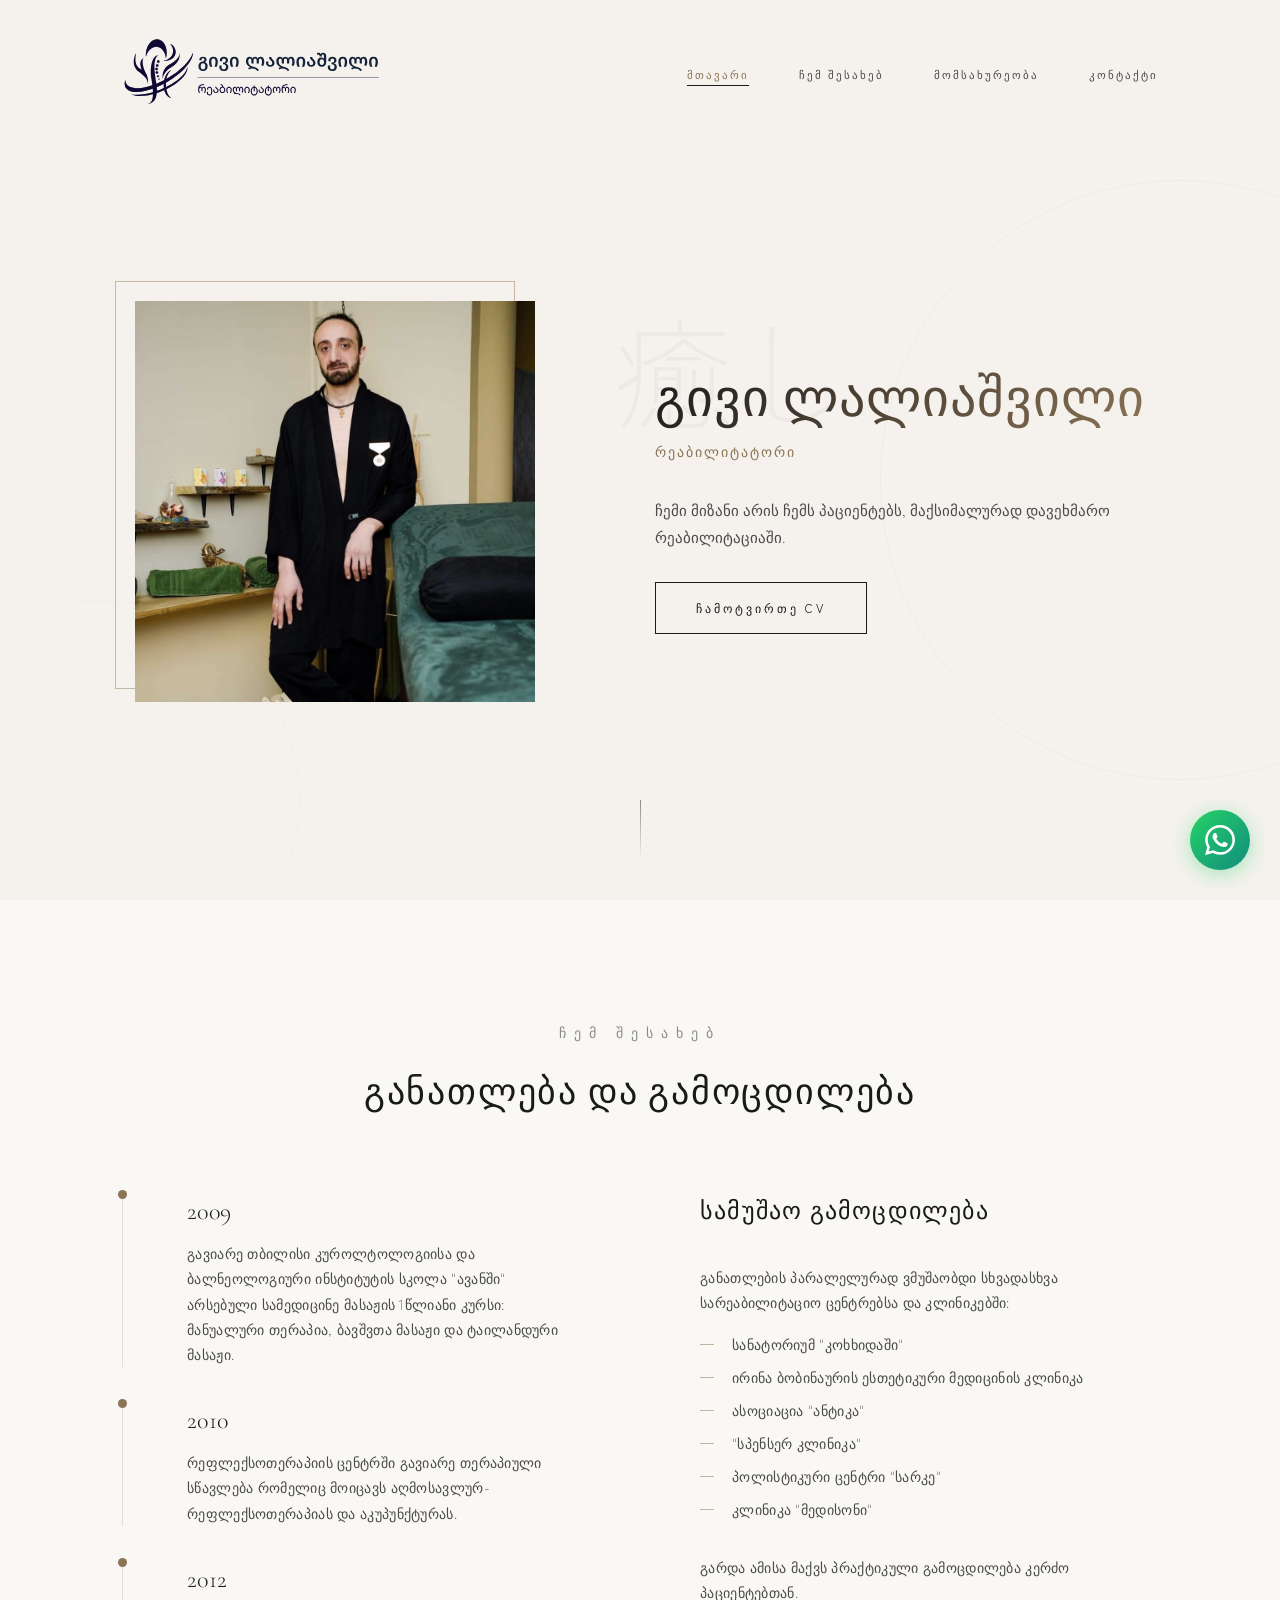
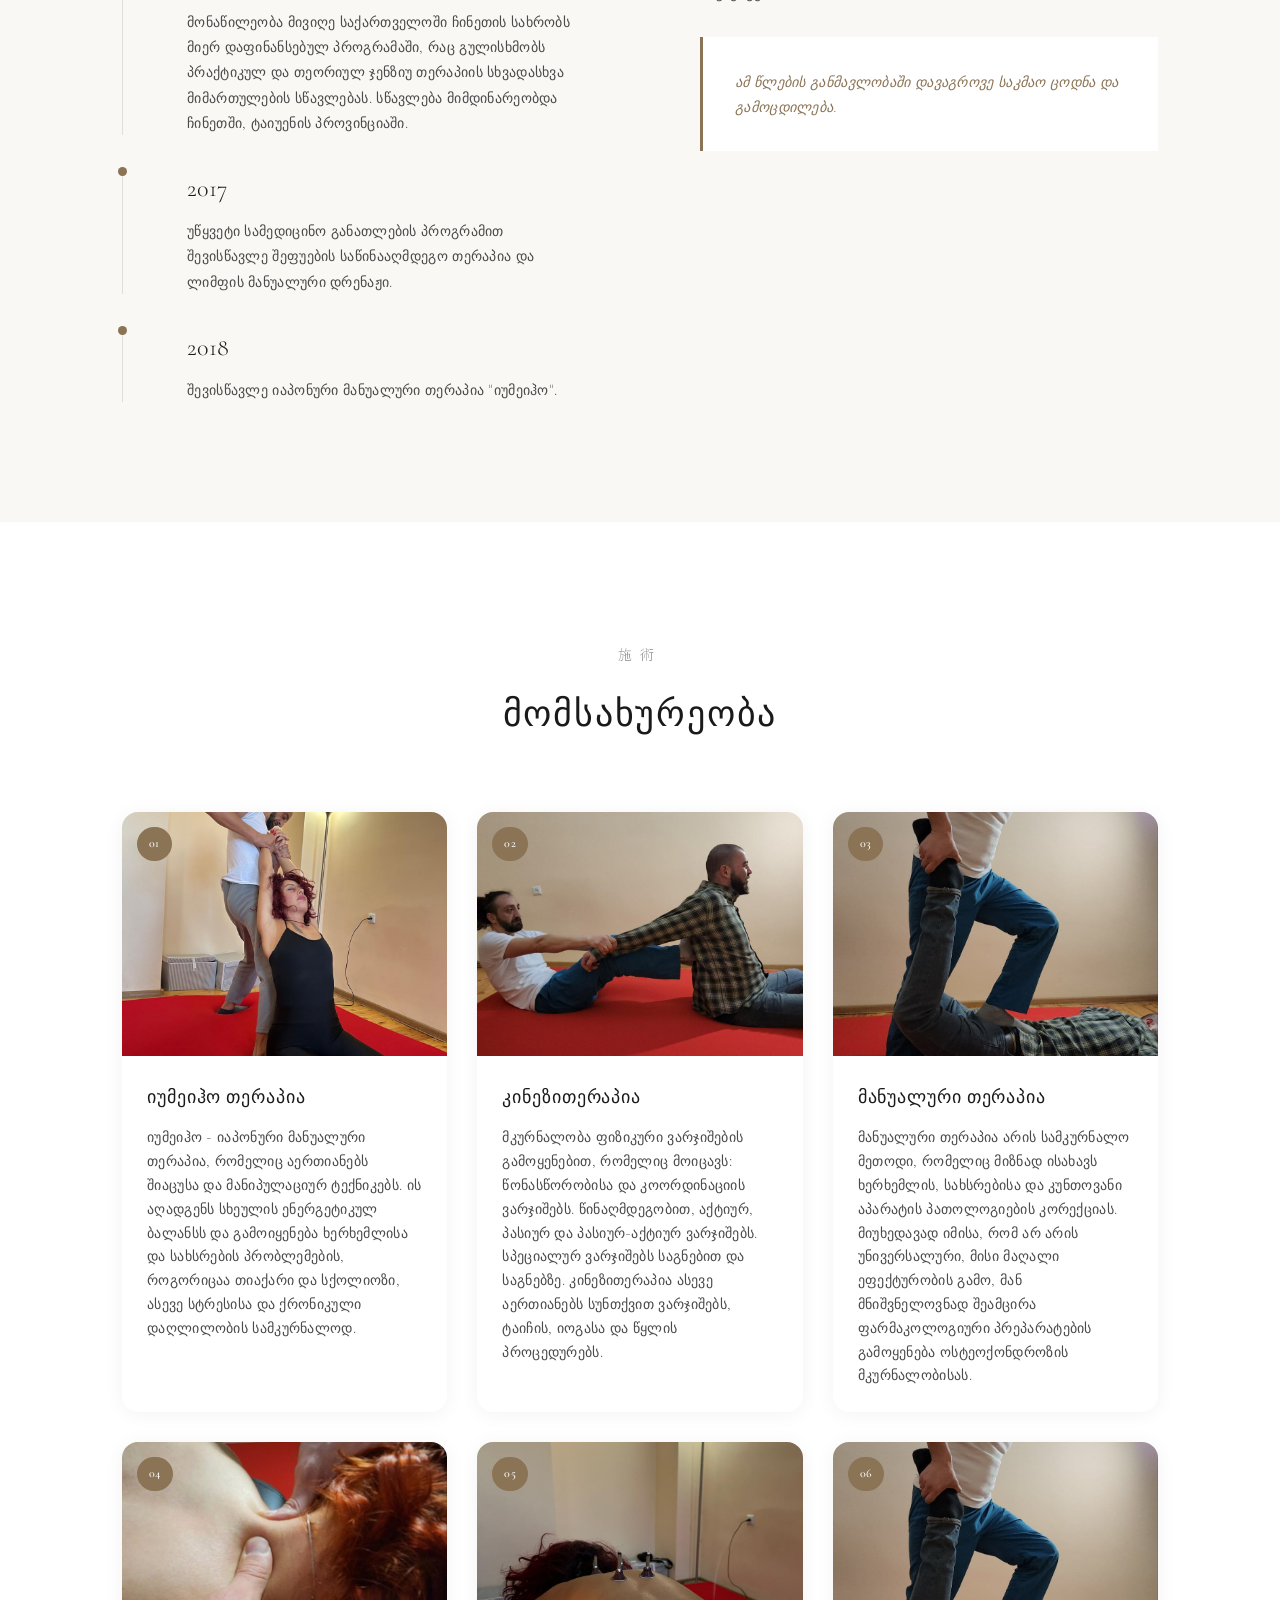
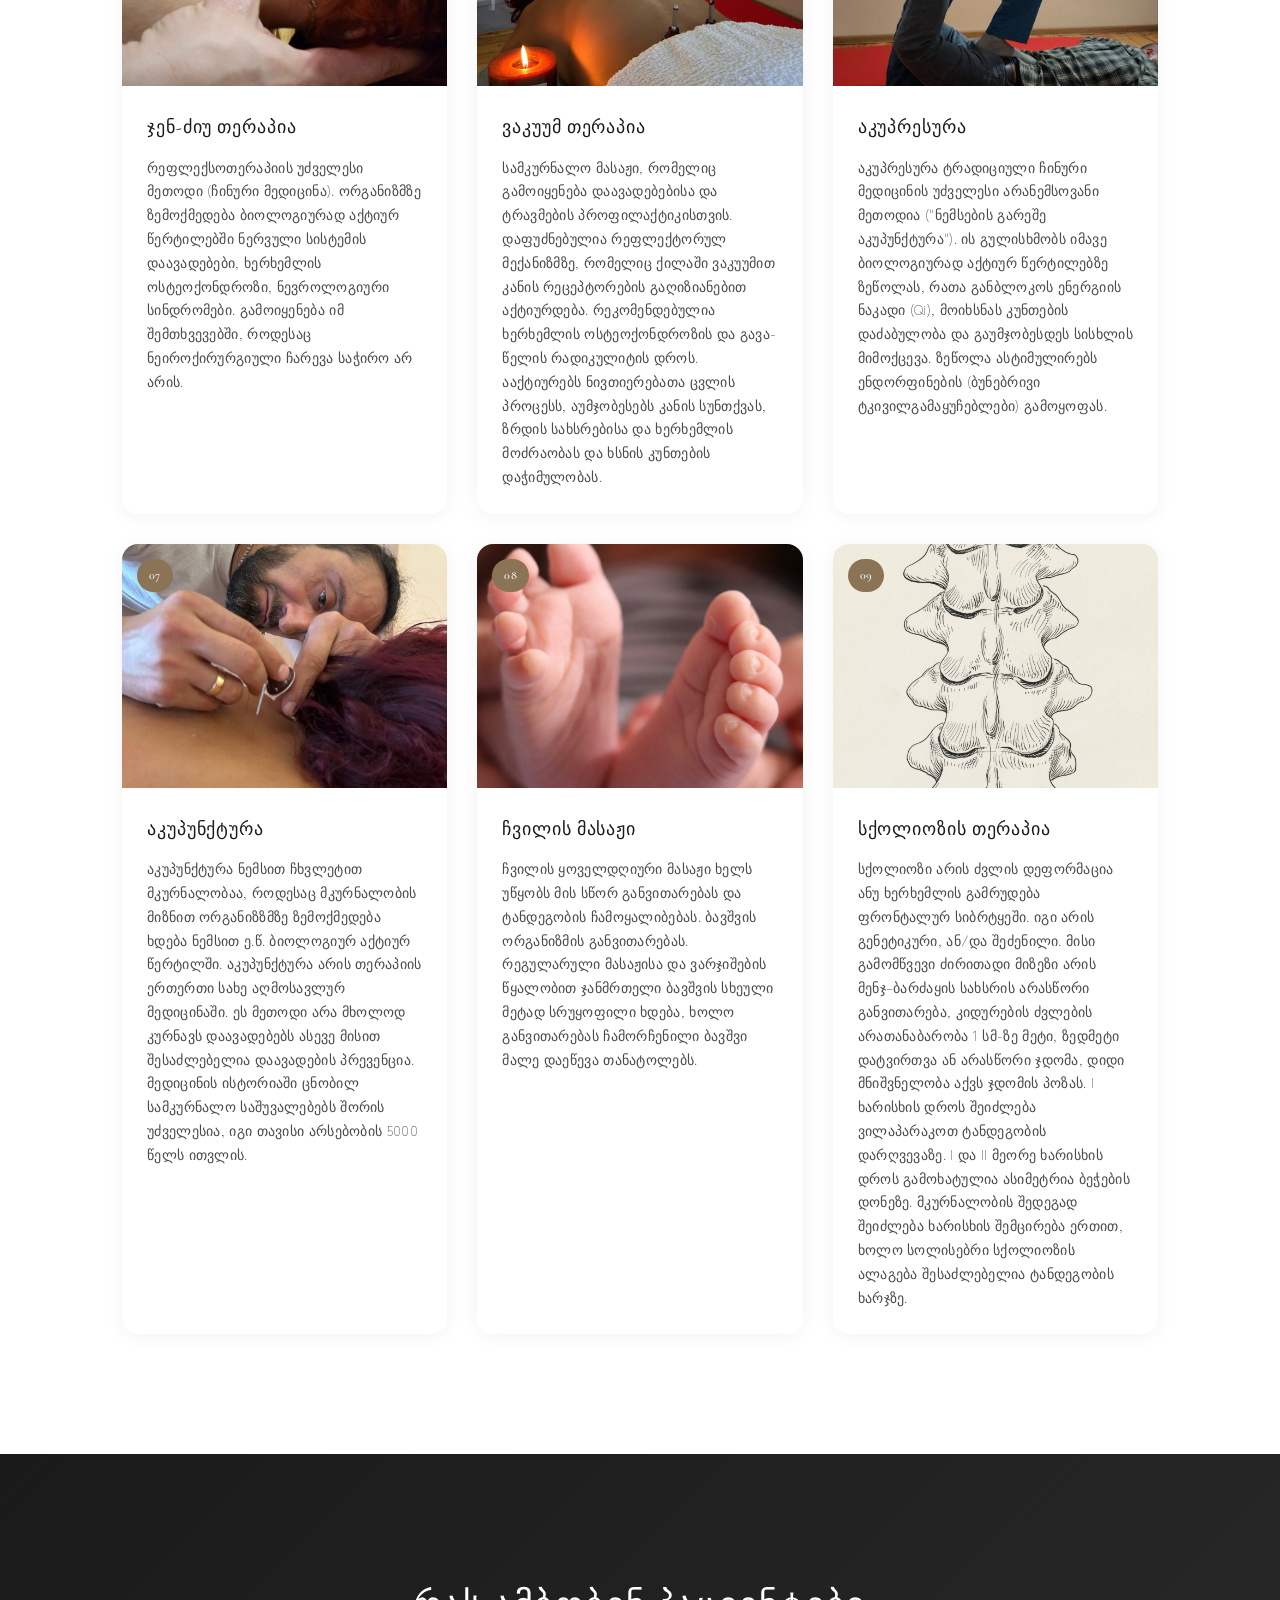
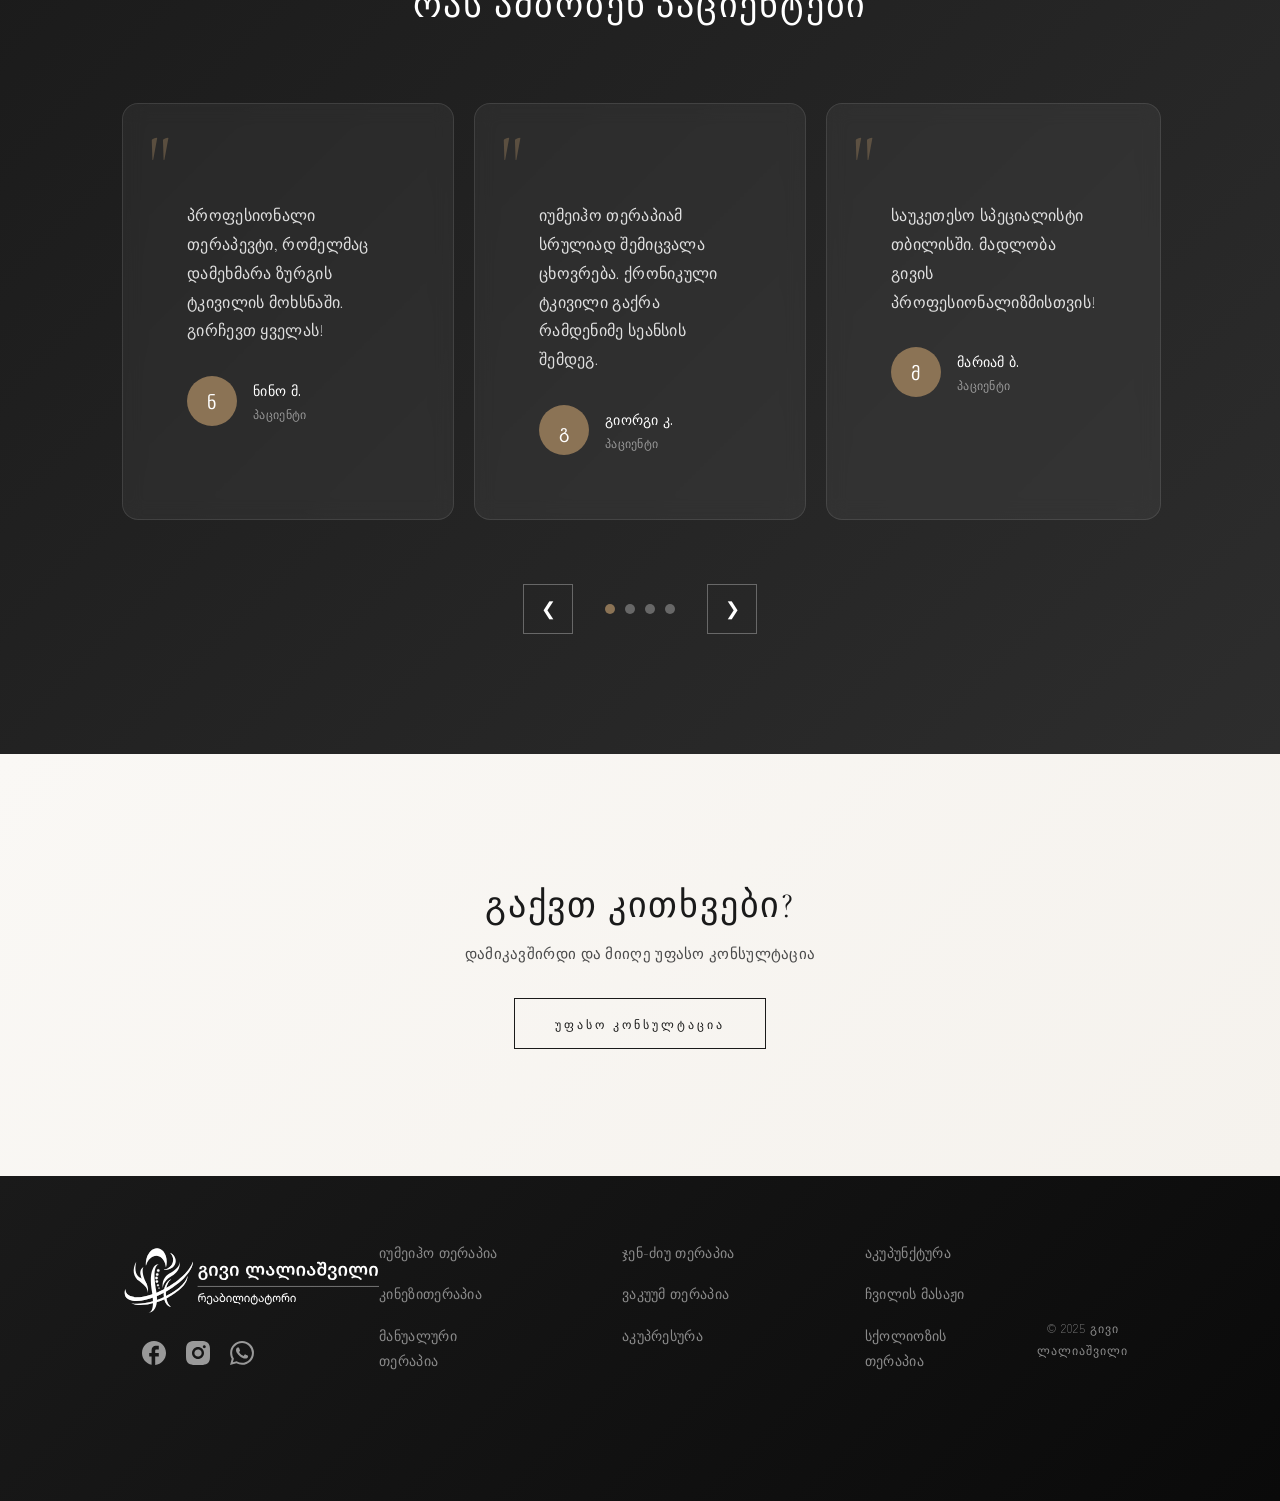
==== index.html @ 99847914 "ADDED" ====
<!DOCTYPE html>
<html lang="ka">
<head>
    <meta charset="UTF-8">
    <meta name="viewport" content="width=device-width, initial-scale=1.0">

    <!-- SEO Meta Tags -->
    <title>გივი ლალიაშვილი | მასაჟი და რეაბილიტაცია თბილისში</title>
    <meta name="description" content="გივი ლალიაშვილი - პროფესიონალი რეაბილიტატორი თბილისში. იუმეიჰო თერაპია, მანუალური თერაპია, აკუპუნქტურა, კინეზითერაპია, ჩვილის მასაჟი და სქოლიოზის მკურნალობა. დაგვიკავშირდით უფასო კონსულტაციისთვის.">
    <meta name="keywords" content="მასაჟი, რეაბილიტაცია, იუმეიჰო თერაპია, კინეზითერაპია, მანუალური თერაპია, ჯენ-ძიუ თერაპია, ვაკუუმ თერაპია, აკუპრესურა, აკუპუნქტურა, ჩვილის მასაჟი, სქოლიოზის თერაპია, მომსახურეობა, მასაჟი თბილისი, რეაბილიტატორი თბილისი, გივი ლალიაშვილი, ზურგის ტკივილი, კისრის ტკივილი">
    <meta name="author" content="გივი ლალიაშვილი">
    <meta name="robots" content="index, follow">
    <meta name="google-site-verification" content="O8_eCnyvtK0XKVi3Mchg_s-rZh1vHO4SZkNu8402c6w" />
    <link rel="canonical" href="https://givi.laliashvili.ge/">

    <!-- Open Graph / Facebook -->
    <meta property="og:url" content="https://givi.laliashvili.ge/">
    <meta property="og:type" content="website">
    <meta property="og:title" content="გივი ლალიაშვილი | მასაჟი და რეაბილიტაცია თბილისში">
    <meta property="og:description" content="პროფესიონალი რეაბილიტატორი თბილისში. იუმეიჰო თერაპია, მანუალური თერაპია, აკუპუნქტურა და სხვა მომსახურეობა.">
    <meta property="og:image" content="images/assets/image1.jpg">
    <meta property="og:locale" content="ka_GE">

    <!-- Twitter -->
    <meta name="twitter:card" content="summary_large_image">
    <meta name="twitter:title" content="გივი ლალიაშვილი | მასაჟი და რეაბილიტაცია თბილისში">
    <meta name="twitter:description" content="პროფესიონალი რეაბილიტატორი თბილისში. იუმეიჰო თერაპია, მანუალური თერაპია, აკუპუნქტურა და სხვა მომსახურეობა.">
    <meta name="twitter:image" content="images/assets/image1.jpg">

    <!-- Geo Tags -->
    <meta name="geo.region" content="GE">
    <meta name="geo.placename" content="Tbilisi">

    <!-- Favicon -->
    <link rel="icon" type="image/svg+xml" href="images/assets/Group%2031.svg">
    <link rel="apple-touch-icon" href="images/assets/Group%2031.svg">

    <link rel="stylesheet" href="style.css">
    <link rel="preconnect" href="https://fonts.googleapis.com">
    <link rel="preconnect" href="https://fonts.gstatic.com" crossorigin>
    <link href="https://fonts.googleapis.com/css2?family=Cormorant+Garamond:wght@300;400;500&family=Zen+Kaku+Gothic+New:wght@300;400;500&display=swap" rel="stylesheet">

    <!-- Structured Data for Local Business -->
    <script type="application/ld+json">
    {
        "@context": "https://schema.org",
        "@type": "HealthAndBeautyBusiness",
        "name": "გივი ლალიაშვილი - რეაბილიტატორი",
        "description": "პროფესიონალი რეაბილიტატორი თბილისში. იუმეიჰო თერაპია, მანუალური თერაპია, აკუპუნქტურა, კინეზითერაპია.",
        "telephone": "+995593788626",
        "address": {
            "@type": "PostalAddress",
            "addressLocality": "თბილისი",
            "addressCountry": "GE"
        },
        "priceRange": "$$",
        "openingHours": "Mo-Sa 09:00-19:00",
        "sameAs": [
            "https://www.facebook.com/givi.laliasshvili",
            "https://www.instagram.com/giko.laliashvili/"
        ]
    }
    </script>
</head>
<body>
    <!-- Navigation -->
    <nav class="navbar">
        <div class="nav-container">
            <a href="#home" class="logo">
                <img src="images/assets/Group 31.svg" alt="Logo">
            </a>
            <button class="nav-toggle" aria-label="Toggle navigation">
                <span></span>
                <span></span>
                <span></span>
            </button>
            <ul class="nav-menu">
                <li><a href="#home">მთავარი</a></li>
                <li><a href="#about">ჩემ შესახებ</a></li>
                <li><a href="#services">მომსახურეობა</a></li>
                <li><a href="#contact">კონტაქტი</a></li>
            </ul>
        </div>
    </nav>

    <!-- Hero Section -->
    <section id="home" class="hero">
        <div class="hero-container">
            <div class="hero-image">
                <img src="images/assets/image1.jpg" alt="გივი ლალიაშვილი">
            </div>
            <div class="hero-content">
                <div class="hero-jp">癒し</div>
                <h1>გივი ლალიაშვილი</h1>
                <p class="hero-title">რეაბილიტატორი</p>
                <p class="hero-text">ჩემი მიზანი არის ჩემს პაციენტებს, მაქსიმალურად დავეხმარო რეაბილიტაციაში.</p>
                <a href="cv/givilalishvili.pdf" class="btn" download="გივი ლალიაშვილი.pdf">ჩამოტვირთე CV</a>
            </div>
        </div>
        <div class="scroll-line"></div>
    </section>

    <!-- About Section -->
    <section id="about" class="about">
        <div class="container">
            <div class="section-header">
                <span class="header-jp">ჩემ შესახებ</span>
                <h2>განათლება და გამოცდილება</h2>
            </div>
            <div class="about-content">
                <div class="about-timeline">
                    <div class="timeline-item">
                        <span class="timeline-year">2009</span>
                        <p>გავიარე თბილისი კუროლტოლოგიისა და ბალნეოლოგიური ინსტიტუტის სკოლა "ავანში" არსებული სამედიცინე მასაჟის 1წლიანი კურსი: მანუალური თერაპია, ბავშვთა მასაჟი და ტაილანდური მასაჟი.</p>
                    </div>
                    <div class="timeline-item">
                        <span class="timeline-year">2010</span>
                        <p>რეფლექსოთერაპიის ცენტრში გავიარე თერაპიული სწავლება რომელიც მოიცავს აღმოსავლურ-რეფლექსოთერაპიას და აკუპუნქტურას.</p>
                    </div>
                    <div class="timeline-item">
                        <span class="timeline-year">2012</span>
                        <p>მონაწილეობა მივიღე საქართველოში ჩინეთის სახრობს მიერ დაფინანსებულ პროგრამაში, რაც გულისხმობს პრაქტიკულ და თეორიულ ჯენზიუ თერაპიის სხვადასხვა მიმართულების სწავლებას. სწავლება მიმდინარეობდა ჩინეთში, ტაიუენის პროვინციაში.</p>
                    </div>
                    <div class="timeline-item">
                        <span class="timeline-year">2017</span>
                        <p>უწყვეტი სამედიცინო განათლების პროგრამით შევისწავლე შეფუების საწინააღმდეგო თერაპია და ლიმფის მანუალური დრენაჟი.</p>
                    </div>
                    <div class="timeline-item">
                        <span class="timeline-year">2018</span>
                        <p>შევისწავლე იაპონური მანუალური თერაპია "იუმეიჰო".</p>
                    </div>
                </div>
                <div class="about-experience">
                    <h3>სამუშაო გამოცდილება</h3>
                    <p>განათლების პარალელურად ვმუშაობდი სხვადასხვა სარეაბილიტაციო ცენტრებსა და კლინიკებში:</p>
                    <ul class="experience-list">
                        <li>სანატორიუმ "კოხხიდაში"</li>
                        <li>ირინა ბობინაურის ესთეტიკური მედიცინის კლინიკა</li>
                        <li>ასოციაცია "ანტიკა"</li>
                        <li>"სპენსერ კლინიკა"</li>
                        <li>პოლისტიკური ცენტრი "სარკე"</li>
                        <li>კლინიკა "მედისონი"</li>
                    </ul>
                    <p>გარდა ამისა მაქვს პრაქტიკული გამოცდილება კერძო პაციენტებთან.</p>
                    <p class="about-highlight">ამ წლების განმავლობაში დავაგროვე საკმაო ცოდნა და გამოცდილება.</p>
                </div>
            </div>
        </div>
    </section>

    <!-- Services Section -->
    <section id="services" class="services">
        <div class="container">
            <div class="section-header">
                <span class="header-jp">施術</span>
                <h2>მომსახურეობა</h2>
            </div>
            <div class="services-grid">
                <div class="service-card" id="yumeiho">
                    <div class="service-image">
                        <img src="images/assets/image2.jpg" alt="იუმეიჰო თერაპია">
                        <span class="service-number">01</span>
                    </div>
                    <div class="service-content">
                        <h3>იუმეიჰო თერაპია</h3>
                        <p>იუმეიჰო - იაპონური მანუალური თერაპია, რომელიც აერთიანებს შიაცუსა და მანიპულაციურ ტექნიკებს. ის აღადგენს სხეულის ენერგეტიკულ ბალანსს და გამოიყენება ხერხემლისა და სახსრების პრობლემების, როგორიცაა თიაქარი და სქოლიოზი, ასევე სტრესისა და ქრონიკული დაღლილობის სამკურნალოდ.</p>
                    </div>
                </div>
                <div class="service-card" id="kinezitherapy">
                    <div class="service-image">
                        <img src="images/assets/image4.jpeg" alt="კინეზითერაპია">
                        <span class="service-number">02</span>
                    </div>
                    <div class="service-content">
                        <h3>კინეზითერაპია</h3>
                        <p>მკურნალობა ფიზიკური ვარჯიშების გამოყენებით, რომელიც მოიცავს: წონასწორობისა და კოორდინაციის ვარჯიშებს. წინაღმდეგობით, აქტიურ, პასიურ და პასიურ-აქტიურ ვარჯიშებს. სპეციალურ ვარჯიშებს საგნებით და საგნებზე. კინეზითერაპია ასევე აერთიანებს სუნთქვით ვარჯიშებს, ტაიჩის, იოგასა და წყლის პროცედურებს.</p>
                    </div>
                </div>
                <div class="service-card" id="manual">
                    <div class="service-image">
                        <img src="images/assets/image5.jpg" alt="მანუალური თერაპია">
                        <span class="service-number">03</span>
                    </div>
                    <div class="service-content">
                        <h3>მანუალური თერაპია</h3>
                        <p>მანუალური თერაპია არის სამკურნალო მეთოდი, რომელიც მიზნად ისახავს ხერხემლის, სახსრებისა და კუნთოვანი აპარატის პათოლოგიების კორექციას. მიუხედავად იმისა, რომ არ არის უნივერსალური, მისი მაღალი ეფექტურობის გამო, მან მნიშვნელოვნად შეამცირა ფარმაკოლოგიური პრეპარატების გამოყენება ოსტეოქონდროზის მკურნალობისას.</p>
                    </div>
                </div>
                <div class="service-card" id="jenziu">
                    <div class="service-image">
                        <img src="images/assets/image8.jpeg" alt="ჯენ-ძიუ თერაპია">
                        <span class="service-number">04</span>
                    </div>
                    <div class="service-content">
                        <h3>ჯენ-ძიუ თერაპია</h3>
                        <p>რეფლექსოთერაპიის უძველესი მეთოდი (ჩინური მედიცინა). ორგანიზმზე ზემოქმედება ბიოლოგიურად აქტიურ წერტილებში ნერვული სისტემის დაავადებები, ხერხემლის ოსტეოქონდროზი, ნევროლოგიური სინდრომები. გამოიყენება იმ შემთხვევებში, როდესაც ნეიროქირურგიული ჩარევა საჭირო არ არის.</p>
                    </div>
                </div>
                <div class="service-card" id="vacuum">
                    <div class="service-image">
                        <img src="images/assets/image6.jpg" alt="ვაკუუმ თერაპია">
                        <span class="service-number">05</span>
                    </div>
                    <div class="service-content">
                        <h3>ვაკუუმ თერაპია</h3>
                        <p>სამკურნალო მასაჟი, რომელიც გამოიყენება დაავადებებისა და ტრავმების პროფილაქტიკისთვის. დაფუძნებულია რეფლექტორულ მექანიზმზე, რომელიც ქილაში ვაკუუმით კანის რეცეპტორების გაღიზიანებით აქტიურდება. რეკომენდებულია ხერხემლის ოსტეოქონდროზის და გავა-წელის რადიკულიტის დროს. ააქტიურებს ნივთიერებათა ცვლის პროცესს, აუმჯობესებს კანის სუნთქვას, ზრდის სახსრებისა და ხერხემლის მოძრაობას და ხსნის კუნთების დაჭიმულობას.</p>
                    </div>
                </div>
                <div class="service-card" id="acupressure">
                    <div class="service-image">
                        <img src="images/assets/image5.jpg" alt="აკუპრესურა">
                        <span class="service-number">06</span>
                    </div>
                    <div class="service-content">
                        <h3>აკუპრესურა</h3>
                        <p>აკუპრესურა ტრადიციული ჩინური მედიცინის უძველესი არანემსოვანი მეთოდია ("ნემსების გარეშე აკუპუნქტურა"). ის გულისხმობს იმავე ბიოლოგიურად აქტიურ წერტილებზე ზეწოლას, რათა განბლოკოს ენერგიის ნაკადი (Qi), მოიხსნას კუნთების დაძაბულობა და გაუმჯობესდეს სისხლის მიმოქცევა. ზეწოლა ასტიმულირებს ენდორფინების (ბუნებრივი ტკივილგამაყუჩებლები) გამოყოფას.</p>
                    </div>
                </div>
                <div class="service-card" id="acupuncture">
                    <div class="service-image">
                        <img src="images/assets/image7.jpg" alt="აკუპუნქტურა">
                        <span class="service-number">07</span>
                    </div>
                    <div class="service-content">
                        <h3>აკუპუნქტურა</h3>
                        <p>აკუპუნქტურა ნემსით ჩხვლეტით მკურნალობაა, როდესაც მკურნალობის მიზნით ორგანიზზმზე ზემოქმედება ხდება ნემსით ე.წ. ბიოლოგიურ აქტიურ წერტილში. აკუპუნქტურა არის თერაპიის ერთერთი სახე აღმოსავლურ მედიცინაში. ეს მეთოდი არა მხოლოდ კურნავს დაავადებებს ასევე მისით შესაძლებელია დაავადების პრევენცია. მედიცინის ისტორიაში ცნობილ სამკურნალო საშუვალებებს შორის უძველესია, იგი თავისი არსებობის 5000 წელს ითვლის.</p>
                    </div>
                </div>
                <div class="service-card" id="infant">
                    <div class="service-image">
                        <img src="images/babyfoot.jpg" alt="ჩვილის მასაჟი">
                        <span class="service-number">08</span>
                    </div>
                    <div class="service-content">
                        <h3>ჩვილის მასაჟი</h3>
                        <p>ჩვილის ყოველდღიური მასაჟი ხელს უწყობს მის სწორ განვითარებას და ტანდეგობის ჩამოყალიბებას. ბავშვის ორგანიზმის განვითარებას. რეგულარული მასაჟისა და ვარჯიშების წყალობით ჯანმრთელი ბავშვის სხეული მეტად სრუყოფილი ხდება, ხოლო განვითარებას ჩამორჩენილი ბავშვი მალე დაეწევა თანატოლებს.</p>
                    </div>
                </div>
                <div class="service-card" id="scoliosis">
                    <div class="service-image">
                        <img src="images/Scoliosis.jpg" alt="სქოლიოზის თერაპია">
                        <span class="service-number">09</span>
                    </div>
                    <div class="service-content">
                        <h3>სქოლიოზის თერაპია</h3>
                        <p>სქოლიოზი არის ძვლის დეფორმაცია ანუ ხერხემლის გამრუდება ფრონტალურ სიბრტყეში. იგი არის გენეტიკური, ან/და შეძენილი. მისი გამომწვევი ძირითადი მიზეზი არის მენჯ–ბარძაყის სახსრის არასწორი განვითარება, კიდურების ძვლების არათანაბარობა 1 სმ-ზე მეტი, ზედმეტი დატვირთვა ან არასწორი ჯდომა, დიდი მნიშვნელობა აქვს ჯდომის პოზას. I ხარისხის დროს შეიძლება ვილაპარაკოთ ტანდეგობის დარღვევაზე. I და II მეორე ხარისხის დროს გამოხატულია ასიმეტრია ბეჭების დონეზე. მკურნალობის შედეგად შეიძლება ხარისხის შემცირება ერთით, ხოლო სოლისებრი სქოლიოზის ალაგება შესაძლებელია ტანდეგობის ხარჯზე.</p>
                    </div>
                </div>
            </div>
        </div>
    </section>

    <!-- Testimonials -->
    <section class="testimonials">
        <div class="testimonials-container">
            <h2>რას ამბობენ პაციენტები</h2>
            <div class="slider-wrapper">
                <div class="testimonials-slider" id="testimonialSlider">
                    <div class="testimonial-item">
                        <div class="quote-mark">"</div>
                        <p>პროფესიონალი თერაპევტი, რომელმაც დამეხმარა ზურგის ტკივილის მოხსნაში. გირჩევთ ყველას!</p>
                        <div class="testimonial-author">
                            <div class="author-avatar">ნ</div>
                            <div class="author-info">
                                <strong>ნინო მ.</strong>
                                <span>პაციენტი</span>
                            </div>
                        </div>
                    </div>
                    <div class="testimonial-item">
                        <div class="quote-mark">"</div>
                        <p>იუმეიჰო თერაპიამ სრულიად შემიცვალა ცხოვრება. ქრონიკული ტკივილი გაქრა რამდენიმე სეანსის შემდეგ.</p>
                        <div class="testimonial-author">
                            <div class="author-avatar">გ</div>
                            <div class="author-info">
                                <strong>გიორგი კ.</strong>
                                <span>პაციენტი</span>
                            </div>
                        </div>
                    </div>
                    <div class="testimonial-item">
                        <div class="quote-mark">"</div>
                        <p>საუკეთესო სპეციალისტი თბილისში. მადლობა გივის პროფესიონალიზმისთვის!</p>
                        <div class="testimonial-author">
                            <div class="author-avatar">მ</div>
                            <div class="author-info">
                                <strong>მარიამ ბ.</strong>
                                <span>პაციენტი</span>
                            </div>
                        </div>
                    </div>
                    <div class="testimonial-item">
                        <div class="quote-mark">"</div>
                        <p>აკუპუნქტურის კურსის შემდეგ თავის ტკივილი საერთოდ აღარ მაწუხებს. ძალიან კმაყოფილი ვარ!</p>
                        <div class="testimonial-author">
                            <div class="author-avatar">ა</div>
                            <div class="author-info">
                                <strong>ანა დ.</strong>
                                <span>პაციენტი</span>
                            </div>
                        </div>
                    </div>
                    <div class="testimonial-item">
                        <div class="quote-mark">"</div>
                        <p>ჩემი შვილი სქოლიოზის მკურნალობას გადის გივისთან. შედეგი თვალსაჩინოა, მადლობა!</p>
                        <div class="testimonial-author">
                            <div class="author-avatar">თ</div>
                            <div class="author-info">
                                <strong>თამარ ლ.</strong>
                                <span>პაციენტი</span>
                            </div>
                        </div>
                    </div>
                    <div class="testimonial-item">
                        <div class="quote-mark">"</div>
                        <p>მანუალურმა თერაპიამ დამეხმარა კისრის ტკივილის მოხსნაში. რეკომენდაციას ვუწევ ყველას!</p>
                        <div class="testimonial-author">
                            <div class="author-avatar">დ</div>
                            <div class="author-info">
                                <strong>დავით შ.</strong>
                                <span>პაციენტი</span>
                            </div>
                        </div>
                    </div>
                </div>
            </div>
            <div class="slider-controls">
                <button class="slider-btn prev" onclick="moveSlider(-1)">&#10094;</button>
                <div class="slider-dots" id="sliderDots"></div>
                <button class="slider-btn next" onclick="moveSlider(1)">&#10095;</button>
            </div>
        </div>
    </section>

    <!-- Contact Section -->
    <section id="contact" class="contact">
        <div class="container">
            <div class="contact-info">
                <h2>გაქვთ კითხვები?</h2>
                <p>დამიკავშირდი და მიიღე უფასო კონსულტაცია</p>
                <a href="tel:+995593788626" class="btn">უფასო კონსულტაცია</a>
            </div>
        </div>
    </section>

    <!-- Footer -->
    <footer class="footer">
        <div class="container">
            <div class="footer-content">
                <div class="footer-top">
                    <div class="footer-logo-section">
                        <a href="#home" class="logo">
                            <img src="images/assets/Group 31.svg" alt="Logo">
                        </a>
                        <div class="footer-icons">
                            <a href="https://www.facebook.com/givi.laliasshvili" target="_blank" class="social-icon"><img src="images/assets/icons/facebook.svg" alt="Facebook"></a>
                            <a href="https://www.instagram.com/giko.laliashvili/" target="_blank" class="social-icon"><img src="images/assets/icons/instagram.svg" alt="Instagram"></a>
                            <a href="https://wa.me/995593788626" target="_blank" class="social-icon"><img src="images/assets/icons/whatsapp.svg" alt="WhatsApp"></a>
                        </div>
                    </div>
                </div>
                <div class="footer-services">
                    <div class="footer-col">
                        <a href="#yumeiho">იუმეიჰო თერაპია</a>
                        <a href="#kinezitherapy">კინეზითერაპია</a>
                        <a href="#manual">მანუალური თერაპია</a>
                    </div>
                    <div class="footer-col">
                        <a href="#jenziu">ჯენ-ძიუ თერაპია</a>
                        <a href="#vacuum">ვაკუუმ თერაპია</a>
                        <a href="#acupressure">აკუპრესურა</a>
                    </div>
                    <div class="footer-col">
                        <a href="#acupuncture">აკუპუნქტურა</a>
                        <a href="#infant">ჩვილის მასაჟი</a>
                        <a href="#scoliosis">სქოლიოზის თერაპია</a>
                    </div>
                </div>
                <hr class="footer-line">
                <p class="footer-copyright">&copy; 2025 გივი ლალიაშვილი</p>
            </div>
        </div>
    </footer>

    <!-- Floating WhatsApp Button -->
    <a href="https://wa.me/995593788626" target="_blank" class="whatsapp-float">
        <img src="images/assets/icons/whatsapp.svg" alt="WhatsApp">
        <span class="whatsapp-tooltip">დამიკავშირდი</span>
    </a>

    <script src="script.js"></script>
</body>
</html>
---- style.css ----
/* ===== Japanese-Inspired Design System ===== */
:root {
    /* Wabi-sabi color palette */
    --color-ink: #1a1a1a;
    --color-charcoal: #2d2d2d;
    --color-stone: #4a4a4a;
    --color-ash: #8b8b8b;
    --color-sand: #c4b7a6;
    --color-paper: #f5f2ed;
    --color-cream: #faf8f5;
    --color-white: #ffffff;
    --color-accent: #8b7355;
    --color-red: #c45c48;

    /* Typography */
    --font-heading: 'Cormorant Garamond', serif;
    --font-body: 'Zen Kaku Gothic New', sans-serif;

    /* Spacing */
    --space-xs: 8px;
    --space-sm: 16px;
    --space-md: 32px;
    --space-lg: 64px;
    --space-xl: 120px;

    /* Transitions */
    --ease: cubic-bezier(0.4, 0, 0.2, 1);
    --duration: 0.5s;
}

/* ===== Reset ===== */
*, *::before, *::after {
    margin: 0;
    padding: 0;
    box-sizing: border-box;
}

html {
    scroll-behavior: smooth;
}

body {
    font-family: var(--font-body);
    font-size: 15px;
    font-weight: 300;
    line-height: 1.8;
    color: var(--color-stone);
    background-color: var(--color-cream);
    letter-spacing: 0.02em;
}

h1, h2, h3 {
    font-family: var(--font-heading);
    font-weight: 300;
    color: var(--color-ink);
    letter-spacing: 0.05em;
}

a {
    text-decoration: none;
    color: inherit;
    transition: all var(--duration) var(--ease);
}

.container {
    max-width: 1100px;
    margin: 0 auto;
    padding: 0 var(--space-md);
}

/* ===== Button ===== */
.btn {
    display: inline-block;
    padding: 14px 40px;
    font-family: var(--font-body);
    font-size: 12px;
    font-weight: 400;
    letter-spacing: 3px;
    text-transform: uppercase;
    color: var(--color-ink);
    background: transparent;
    border: 1px solid var(--color-ink);
    cursor: pointer;
    transition: all var(--duration) var(--ease);
}

.btn:hover {
    background: var(--color-ink);
    color: var(--color-cream);
}

.btn-full {
    width: 100%;
}

/* ===== Navigation ===== */
.navbar {
    position: fixed;
    top: 0;
    left: 0;
    right: 0;
    z-index: 1000;
    padding: var(--space-md) 0;
    background: transparent;
    transition: all var(--duration) var(--ease);
}

.navbar.scrolled {
    background: rgba(250, 248, 245, 0.95);
    backdrop-filter: blur(10px);
    padding: var(--space-sm) 0;
}

.nav-container {
    max-width: 1100px;
    margin: 0 auto;
    padding: 0 var(--space-md);
    display: flex;
    justify-content: space-between;
    align-items: center;
}

.logo {
    display: flex;
    align-items: center;
}

.logo img {
    height: 80px;
    width: auto;
}

.nav-menu {
    display: flex;
    gap: 50px;
    list-style: none;
}

.nav-menu a {
    font-size: 11px;
    font-weight: 400;
    letter-spacing: 2px;
    text-transform: uppercase;
    color: var(--color-stone);
    position: relative;
}

.nav-menu a::after {
    content: '';
    position: absolute;
    bottom: -4px;
    left: 0;
    width: 0;
    height: 1px;
    background: var(--color-ink);
    transition: width var(--duration) var(--ease);
}

.nav-menu a:hover::after {
    width: 100%;
}

.nav-toggle {
    display: none;
    flex-direction: column;
    gap: 5px;
    background: none;
    border: none;
    cursor: pointer;
    padding: 5px;
}

.nav-toggle span {
    width: 24px;
    height: 1px;
    background: var(--color-ink);
    transition: all var(--duration) var(--ease);
}

/* ===== Hero ===== */
.hero {
    min-height: 100vh;
    display: flex;
    align-items: center;
    justify-content: center;
    position: relative;
    background: var(--color-paper);
    overflow: hidden;
    padding: 200px 100px 100px 100px;
}

.hero::before {
    content: '';
    position: absolute;
    top: 20%;
    right: -200px;
    width: 600px;
    height: 600px;
    border: 1px solid rgba(0, 0, 0, 0.03);
    border-radius: 50%;
}

.hero::after {
    content: '';
    position: absolute;
    bottom: -100px;
    left: -100px;
    width: 400px;
    height: 400px;
    border: 1px solid rgba(0, 0, 0, 0.02);
    border-radius: 50%;
}

.hero-container {
    max-width: 1100px;
    margin: 0 auto;
    margin-top: 10px;
    padding: 0 var(--space-md);
    display: grid;
    grid-template-columns: 400px 1fr;
    gap: var(--space-xl);
    align-items: center;
    position: relative;
    z-index: 1;
}

.hero-image {
    position: relative;
}

.hero-image img {
    width: 100%;
    height: auto;
    filter: grayscale(20%);
    transition: filter var(--duration) var(--ease);
}

.hero-image:hover img {
    filter: grayscale(0%);
}

.hero-image::before {
    content: '';
    position: absolute;
    top: -20px;
    left: -20px;
    right: 20px;
    bottom: 20px;
    border: 1px solid var(--color-sand);
    z-index: -1;
}

.hero-content {
    position: relative;
}

.hero-jp {
    font-size: 120px;
    color: rgba(0, 0, 0, 0.03);
    position: absolute;
    top: -60px;
    left: -40px;
    font-weight: 300;
    line-height: 1;
    z-index: -1;
}

.hero-greeting {
    font-size: 12px;
    letter-spacing: 3px;
    text-transform: uppercase;
    color: var(--color-ash);
    margin-bottom: var(--space-xs);
}

.hero h1 {
    font-size: 52px;
    font-weight: 300;
    margin-bottom: var(--space-xs);
    letter-spacing: 0.02em;
    line-height: 1.2;
}

.hero-title {
    font-size: 14px;
    letter-spacing: 2px;
    text-transform: uppercase;
    color: var(--color-accent);
    margin-bottom: var(--space-md);
}

.hero-text {
    font-size: 15px;
    line-height: 1.8;
    color: var(--color-stone);
    margin-bottom: var(--space-md);
    max-width: 480px;
    text-transform: none;
    letter-spacing: 0;
}

.hero-credentials {
    display: flex;
    flex-wrap: wrap;
    gap: var(--space-sm);
    margin-bottom: var(--space-lg);
}

.hero-credentials span {
    font-size: 11px;
    letter-spacing: 1px;
    text-transform: uppercase;
    color: var(--color-ash);
    padding: 8px 16px;
    border: 1px solid rgba(0, 0, 0, 0.1);
}

.scroll-line {
    position: absolute;
    bottom: 40px;
    left: 50%;
    width: 1px;
    height: 60px;
    background: linear-gradient(to bottom, var(--color-ash), transparent);
    animation: pulse 2s ease-in-out infinite;
}

@keyframes pulse {
    0%, 100% { opacity: 0.3; }
    50% { opacity: 1; }
}

/* ===== About ===== */
.about {
    padding: var(--space-xl) 0;
    background: var(--color-cream);
}

.about-content {
    display: grid;
    grid-template-columns: 1fr 1fr;
    gap: var(--space-xl);
}

.about-timeline {
    display: flex;
    flex-direction: column;
    gap: var(--space-md);
}

.timeline-item {
    position: relative;
    padding-left: var(--space-lg);
    border-left: 1px solid rgba(0, 0, 0, 0.1);
}

.timeline-item::before {
    content: '';
    position: absolute;
    left: -5px;
    top: 0;
    width: 9px;
    height: 9px;
    background: var(--color-accent);
    border-radius: 50%;
}

.timeline-year {
    display: block;
    font-family: var(--font-heading);
    font-size: 24px;
    color: var(--color-ink);
    margin-bottom: var(--space-xs);
}

.timeline-item p {
    font-size: 14px;
    line-height: 1.8;
    color: var(--color-stone);
}

.about-experience h3 {
    font-size: 24px;
    margin-bottom: var(--space-md);
}

.about-experience > p {
    font-size: 14px;
    line-height: 1.8;
    color: var(--color-stone);
    margin-bottom: var(--space-sm);
}

.experience-list {
    list-style: none;
    margin-bottom: var(--space-md);
    padding-left: 0;
}

.experience-list li {
    position: relative;
    padding-left: var(--space-md);
    margin-bottom: var(--space-xs);
    font-size: 14px;
    color: var(--color-stone);
}

.experience-list li::before {
    content: '—';
    position: absolute;
    left: 0;
    color: var(--color-accent);
}

.about-highlight {
    font-style: italic;
    color: var(--color-accent) !important;
    padding: var(--space-md);
    background: var(--color-white);
    border-left: 3px solid var(--color-accent);
    margin-top: var(--space-md);
}

/* ===== Services ===== */
.services {
    padding: var(--space-xl) 0;
    background: var(--color-white);
}

.services .container {
    text-align: left;
}

.section-header {
    text-align: center;
    margin-bottom: var(--space-lg);
}

.header-jp {
    display: block;
    font-size: 14px;
    letter-spacing: 8px;
    color: var(--color-ash);
    margin-bottom: var(--space-sm);
}

.section-header h2 {
    font-size: 36px;
}

.services-grid {
    display: grid;
    grid-template-columns: repeat(3, 1fr);
    gap: 30px;
}

.service-card {
    background: var(--color-white);
    border-radius: 16px;
    overflow: hidden;
    transition: all 0.4s var(--ease);
    box-shadow: 0 2px 20px rgba(0, 0, 0, 0.05);
}

.service-card:hover {
    transform: translateY(-8px);
    box-shadow: 0 20px 40px rgba(0, 0, 0, 0.1);
}

.service-image {
    position: relative;
    width: 100%;
    aspect-ratio: 4/3;
    overflow: hidden;
}

.service-image img {
    width: 100%;
    height: 100%;
    object-fit: cover;
    transition: transform 0.5s var(--ease);
}

.service-card:hover .service-image img {
    transform: scale(1.05);
}

.service-number {
    position: absolute;
    top: 15px;
    left: 15px;
    font-family: var(--font-heading);
    font-size: 12px;
    font-weight: 500;
    color: var(--color-white);
    background: var(--color-accent);
    padding: 6px 12px;
    border-radius: 20px;
}

.service-content {
    padding: 25px;
}

.service-content h3 {
    font-size: 18px;
    font-weight: 500;
    color: var(--color-ink);
    margin-bottom: 12px;
}

.service-native {
    display: none;
}

.service-content p {
    font-size: 14px;
    color: var(--color-stone);
    line-height: 1.7;
}

/* ===== Image Break ===== */
.image-break {
    height: 50vh;
    background: linear-gradient(135deg, var(--color-sand) 0%, var(--color-accent) 100%);
    position: relative;
    display: flex;
    align-items: center;
    justify-content: center;
}

.image-overlay {
    position: absolute;
    inset: 0;
    background: url('data:image/svg+xml,<svg xmlns="http://www.w3.org/2000/svg" viewBox="0 0 100 100"><circle cx="20" cy="20" r="1" fill="rgba(255,255,255,0.1)"/><circle cx="80" cy="40" r="1" fill="rgba(255,255,255,0.1)"/><circle cx="40" cy="80" r="1" fill="rgba(255,255,255,0.1)"/></svg>');
    background-size: 100px;
}

.image-text {
    text-align: center;
    color: var(--color-white);
    position: relative;
    z-index: 1;
}

.text-jp {
    display: block;
    font-size: 48px;
    margin-bottom: 8px;
    opacity: 0.9;
}

.image-text span:last-child {
    font-size: 11px;
    letter-spacing: 4px;
    text-transform: uppercase;
    opacity: 0.8;
}

/* ===== Testimonials ===== */
.testimonials {
    padding: var(--space-xl) 0;
    background: linear-gradient(135deg, var(--color-ink) 0%, var(--color-charcoal) 100%);
}

.testimonials-container {
    max-width: 1100px;
    margin: 0 auto;
    padding: 0 var(--space-md);
}

.testimonials h2 {
    text-align: center;
    color: var(--color-white);
    font-size: 36px;
    margin-bottom: var(--space-lg);
}

.slider-wrapper {
    overflow: hidden;
    margin: 0 -10px;
}

.testimonials-slider {
    display: flex;
    transition: transform 0.5s ease;
}

.testimonial-item {
    flex: 0 0 calc(33.333% - 20px);
    margin: 0 10px;
    background: rgba(255, 255, 255, 0.05);
    padding: var(--space-lg);
    border: 1px solid rgba(255, 255, 255, 0.1);
    border-radius: 16px;
    position: relative;
    box-sizing: border-box;
}

.quote-mark {
    font-family: var(--font-heading);
    font-size: 80px;
    color: var(--color-accent);
    opacity: 0.5;
    line-height: 1;
    position: absolute;
    top: 20px;
    left: 25px;
}

.testimonial-item p {
    font-size: 16px;
    line-height: 1.8;
    color: rgba(255, 255, 255, 0.85);
    margin-bottom: var(--space-md);
    margin-top: var(--space-md);
    position: relative;
    z-index: 1;
}

.testimonial-author {
    display: flex;
    align-items: center;
    gap: var(--space-sm);
}

.author-avatar {
    width: 50px;
    height: 50px;
    background: var(--color-accent);
    border-radius: 50%;
    display: flex;
    align-items: center;
    justify-content: center;
    color: var(--color-white);
    font-size: 18px;
    font-weight: 500;
}

.author-info {
    display: flex;
    flex-direction: column;
}

.author-info strong {
    color: var(--color-white);
    font-size: 14px;
    font-weight: 500;
}

.author-info span {
    color: rgba(255, 255, 255, 0.5);
    font-size: 12px;
}

.slider-controls {
    display: flex;
    align-items: center;
    justify-content: center;
    gap: var(--space-md);
    margin-top: var(--space-lg);
}

.slider-btn {
    width: 50px;
    height: 50px;
    background: transparent;
    border: 1px solid rgba(255, 255, 255, 0.3);
    color: var(--color-white);
    font-size: 18px;
    cursor: pointer;
    transition: all var(--duration) var(--ease);
    display: flex;
    align-items: center;
    justify-content: center;
}

.slider-btn:hover {
    background: var(--color-accent);
    border-color: var(--color-accent);
}

.slider-dots {
    display: flex;
    gap: 10px;
}

.slider-dot {
    width: 10px;
    height: 10px;
    border-radius: 50%;
    background: rgba(255, 255, 255, 0.3);
    cursor: pointer;
    transition: all var(--duration) var(--ease);
}

.slider-dot.active {
    background: var(--color-accent);
}

/* ===== Contact ===== */
.contact {
    padding: var(--space-xl) 0;
    background: var(--color-cream);
    text-align: center;
}

.contact-info {
    width: 100%;
    text-align: center;
}

.contact-info h2 {
    font-size: 36px;
    text-align: center;
}

.contact-info p {
    margin-bottom: var(--space-md);
    text-align: center;
}

.info-item {
    margin-bottom: var(--space-md);
}

.info-label {
    display: block;
    font-size: 10px;
    letter-spacing: 3px;
    text-transform: uppercase;
    color: var(--color-ash);
    margin-bottom: 8px;
}

.info-item p {
    color: var(--color-ink);
    font-size: 15px;
}

/* Form */
.contact-form {
    padding: var(--space-lg);
    background: var(--color-white);
}

.form-group {
    margin-bottom: var(--space-sm);
}

.form-group input,
.form-group select,
.form-group textarea {
    width: 100%;
    padding: 16px 0;
    font-family: var(--font-body);
    font-size: 14px;
    font-weight: 300;
    color: var(--color-ink);
    background: transparent;
    border: none;
    border-bottom: 1px solid rgba(0, 0, 0, 0.1);
    transition: all var(--duration) var(--ease);
}

.form-group input:focus,
.form-group select:focus,
.form-group textarea:focus {
    outline: none;
    border-color: var(--color-ink);
}

.form-group input::placeholder,
.form-group textarea::placeholder {
    color: var(--color-ash);
    letter-spacing: 1px;
}

.form-group select {
    cursor: pointer;
    appearance: none;
    background-image: url('data:image/svg+xml,<svg xmlns="http://www.w3.org/2000/svg" width="10" height="6" viewBox="0 0 10 6"><path fill="%238b8b8b" d="M5 6L0 0h10z"/></svg>');
    background-repeat: no-repeat;
    background-position: right 0 center;
}

.form-group textarea {
    resize: none;
    min-height: 80px;
}

.contact-form .btn {
    margin-top: var(--space-md);
}

/* ===== Footer ===== */
.footer {
    padding: var(--space-lg) 0;
    background: var(--color-ink);
}

.footer-content {
    display: flex;
    justify-content: space-between;
    align-items: center;
}

.footer .logo-jp,
.footer .logo-text {
    color: var(--color-paper);
}

.footer p {
    font-size: 12px;
    color: var(--color-ash);
    letter-spacing: 1px;
    margin-left: 20px;
}

.footer-line {
    border: none;
    border-top: 1px solid white;
    margin: var(--space-md) 0;
}

.footer-copyright {
    margin-top: 0;
    margin-left: 0;
    text-align: center;
}

.footer-top {
    margin-bottom: var(--space-lg);
}

.footer-logo-section {
    display: flex;
    flex-direction: column;
    align-items: flex-start;
    gap: 20px;
}

.footer-logo-section .logo img {
    filter: brightness(0) invert(1);
    -webkit-filter: brightness(0) invert(1);
}

.footer-icons {
    display: flex;
    gap: 20px;
    margin-left: 20px;
}

.footer-services {
    display: grid;
    grid-template-columns: repeat(3, 1fr);
    gap: 120px;
    margin-bottom: var(--space-lg);
}

.footer-col {
    display: flex;
    flex-direction: column;
    gap: var(--space-sm);
}

.footer-col a {
    color: var(--color-ash);
    font-size: 14px;
    transition: color var(--duration) var(--ease);
}

.footer-col a:hover {
    color: var(--color-white);
}

.social-icon img {
    width: 24px;
    height: 24px;
    filter: brightness(0) invert(0.6);
    transition: all var(--duration) var(--ease);
}

.social-icon:hover img {
    filter: brightness(0) invert(1);
}

/* ===== Responsive ===== */
@media (max-width: 1024px) {
    .services-grid {
        grid-template-columns: repeat(2, 1fr);
        gap: 20px;
    }

    /* Footer Tablet */
    .footer-content {
        flex-direction: column;
        gap: var(--space-md);
        text-align: center;
    }

    .footer-top {
        margin-bottom: 0;
    }

    .footer-logo-section {
        align-items: center;
    }

    .footer-icons {
        margin-left: 0;
        justify-content: center;
    }

    .footer p {
        margin-left: 0;
        text-align: center;
    }

    .footer-services {
        grid-template-columns: repeat(3, 1fr);
        gap: 40px;
        text-align: center;
        margin-bottom: 0;
    }

    .footer-col {
        align-items: center;
    }
}

@media (max-width: 768px) {
    :root {
        --space-xl: 60px;
        --space-lg: 40px;
        --space-md: 24px;
    }

    .nav-toggle {
        display: flex;
        z-index: 1001;
    }

    .nav-menu {
        position: fixed;
        top: 0;
        right: -100%;
        width: 100%;
        height: 100vh;
        background: var(--color-cream);
        flex-direction: column;
        justify-content: center;
        align-items: center;
        gap: 40px;
        transition: right var(--duration) var(--ease);
        z-index: 1000;
    }

    .nav-menu.active {
        right: 0;
    }

    .nav-menu a {
        font-size: 16px;
        letter-spacing: 4px;
    }

    .hero {
        padding: 100px 15px 40px;
        min-height: auto;
    }

    .hero-container {
        grid-template-columns: 1fr;
        gap: var(--space-md);
        text-align: center;
    }

    .hero-image {
        max-width: 250px;
        margin: 0 auto;
        order: -1;
    }

    .hero-image::before {
        display: none;
    }

    .hero h1 {
        font-size: 28px;
    }

    .hero-jp {
        font-size: 60px;
        position: static;
        margin-bottom: -20px;
    }

    .hero-title {
        font-size: 12px;
    }

    .hero-text {
        font-size: 14px;
        margin-left: auto;
        margin-right: auto;
    }

    .hero-credentials {
        justify-content: center;
    }

    .section-header h2 {
        font-size: 28px;
    }

    .about-content {
        grid-template-columns: 1fr;
        gap: var(--space-md);
    }

    .timeline-item {
        padding-left: var(--space-md);
    }

    .about-experience h3 {
        font-size: 20px;
    }

    .services-grid {
        grid-template-columns: 1fr;
        max-width: 100%;
        margin: 0 auto;
        gap: 20px;
    }

    .service-card {
        border-radius: 12px;
    }

    .service-number {
        font-size: 11px;
        top: 12px;
        left: 12px;
        padding: 5px 10px;
    }

    .service-content {
        padding: 20px;
    }

    .service-content h3 {
        font-size: 16px;
        margin-bottom: 8px;
    }

    .service-content p {
        font-size: 13px;
        -webkit-line-clamp: 2;
    }

    /* Testimonials Mobile */
    .testimonials {
        padding: var(--space-lg) 0;
    }

    .testimonials h2 {
        font-size: 28px;
        margin-bottom: var(--space-md);
    }

    .testimonial-item {
        flex: 0 0 calc(100% - 20px);
        padding: var(--space-md);
    }

    .testimonial-item p {
        font-size: 14px;
    }

    .quote-mark {
        font-size: 50px;
        top: 10px;
        left: 15px;
    }

    .slider-controls {
        margin-top: var(--space-md);
    }

    .slider-btn {
        width: 40px;
        height: 40px;
    }

    /* Contact Mobile */
    .contact {
        padding: var(--space-lg) 0;
    }

    .contact-info h2 {
        font-size: 24px;
    }

    .contact-info p {
        font-size: 14px;
    }

    /* Footer Mobile */
    .footer {
        padding: var(--space-md) 0;
    }

    .footer-content {
        flex-direction: column;
        gap: var(--space-md);
        text-align: center;
    }

    .footer-top {
        margin-bottom: var(--space-md);
    }

    .footer-logo-section {
        align-items: center;
    }

    .footer-logo-section .logo img {
        height: 60px;
    }

    .footer-icons {
        margin-left: 0;
        justify-content: center;
    }

    .footer p {
        margin-left: 0;
        text-align: center;
    }

    .footer-services {
        grid-template-columns: 1fr;
        gap: var(--space-md);
        text-align: center;
    }

    .footer-col {
        align-items: center;
    }

    .footer-col a {
        font-size: 13px;
    }

    /* WhatsApp Button Mobile */
    .whatsapp-float {
        bottom: 20px;
        right: 20px;
        width: 50px;
        height: 50px;
    }

    .whatsapp-float img {
        width: 24px;
        height: 24px;
    }

    .whatsapp-tooltip {
        display: none;
    }

    /* Lightbox Mobile */
    .lightbox-close {
        top: -50px;
        right: 10px;
    }

    /* Button Mobile */
    .btn {
        padding: 12px 30px;
        font-size: 11px;
    }

    /* Disable 3D tilt on mobile */
    .service-card {
        transform: none !important;
    }

    .service-card:hover {
        transform: translateY(-5px) !important;
    }

    /* Logo Mobile */
    .logo img {
        height: 60px;
    }

    /* Scroll line hide on mobile */
    .scroll-line {
        display: none;
    }
}

@media (max-width: 480px) {
    :root {
        --space-xl: 40px;
        --space-lg: 32px;
        --space-md: 20px;
    }

    .hero h1 {
        font-size: 24px;
    }

    .hero-jp {
        font-size: 40px;
    }

    .section-header h2 {
        font-size: 24px;
    }

    .container {
        padding: 0 15px;
    }

    .testimonials-container {
        padding: 0 15px;
    }

    .service-content {
        padding: var(--space-sm);
    }

    .timeline-year {
        font-size: 20px;
    }

    .timeline-item p {
        font-size: 13px;
    }
}

/* ===== Animations ===== */
.animate-on-scroll {
    opacity: 0;
    transform: translateY(15px);
    transition: all 0.4s var(--ease);
}

.animate-on-scroll.animated {
    opacity: 1;
    transform: translateY(0);
}

/* ===== Floating WhatsApp Button ===== */
.whatsapp-float {
    position: fixed;
    bottom: 30px;
    right: 30px;
    width: 60px;
    height: 60px;
    background: linear-gradient(135deg, #25d366 0%, #128c7e 100%);
    border-radius: 50%;
    display: flex;
    align-items: center;
    justify-content: center;
    box-shadow: 0 4px 20px rgba(37, 211, 102, 0.4);
    z-index: 999;
    transition: all 0.3s var(--ease);
    animation: pulse-whatsapp 2s infinite;
}

.whatsapp-float img {
    width: 30px;
    height: 30px;
    filter: brightness(0) invert(1);
}

.whatsapp-float:hover {
    transform: scale(1.1);
    box-shadow: 0 6px 30px rgba(37, 211, 102, 0.6);
}

.whatsapp-tooltip {
    position: absolute;
    right: 70px;
    background: var(--color-ink);
    color: white;
    padding: 8px 16px;
    border-radius: 8px;
    font-size: 12px;
    white-space: nowrap;
    opacity: 0;
    visibility: hidden;
    transition: all 0.3s var(--ease);
}

.whatsapp-float:hover .whatsapp-tooltip {
    opacity: 1;
    visibility: visible;
}

@keyframes pulse-whatsapp {
    0%, 100% {
        box-shadow: 0 4px 20px rgba(37, 211, 102, 0.4);
    }
    50% {
        box-shadow: 0 4px 30px rgba(37, 211, 102, 0.7);
    }
}

/* ===== Image Lightbox ===== */
.lightbox {
    position: fixed;
    top: 0;
    left: 0;
    width: 100%;
    height: 100%;
    background: rgba(0, 0, 0, 0.95);
    display: flex;
    align-items: center;
    justify-content: center;
    z-index: 10000;
    opacity: 0;
    visibility: hidden;
    transition: all 0.3s var(--ease);
}

.lightbox.active {
    opacity: 1;
    visibility: visible;
}

.lightbox-content {
    position: relative;
    max-width: 90%;
    max-height: 90%;
}

.lightbox-content img {
    max-width: 100%;
    max-height: 85vh;
    object-fit: contain;
    border-radius: 8px;
    transform: scale(0.9);
    transition: transform 0.3s var(--ease);
}

.lightbox.active .lightbox-content img {
    transform: scale(1);
}

.lightbox-close {
    position: absolute;
    top: -40px;
    right: 0;
    font-size: 36px;
    color: white;
    cursor: pointer;
    transition: transform 0.3s var(--ease);
}

.lightbox-close:hover {
    transform: rotate(90deg);
}

/* ===== Button Ripple Effect ===== */
.btn {
    position: relative;
    overflow: hidden;
}

.btn .ripple {
    position: absolute;
    border-radius: 50%;
    background: rgba(255, 255, 255, 0.4);
    transform: scale(0);
    animation: ripple-animation 0.6s linear;
    pointer-events: none;
}

@keyframes ripple-animation {
    to {
        transform: scale(4);
        opacity: 0;
    }
}

/* ===== Enhanced Service Cards ===== */
.service-card {
    transition: all 0.4s var(--ease);
    transform-style: preserve-3d;
}

.service-card:hover {
    box-shadow: 0 25px 50px rgba(0, 0, 0, 0.15);
}

.service-card::before {
    content: '';
    position: absolute;
    top: 0;
    left: 0;
    right: 0;
    bottom: 0;
    background: linear-gradient(135deg, rgba(139, 115, 85, 0.1) 0%, transparent 100%);
    opacity: 0;
    transition: opacity 0.3s var(--ease);
    pointer-events: none;
}

.service-card:hover::before {
    opacity: 1;
}

/* ===== Glassmorphism Effect for Navbar ===== */
.navbar.scrolled {
    background: rgba(250, 248, 245, 0.8);
    backdrop-filter: blur(20px);
    -webkit-backdrop-filter: blur(20px);
    border-bottom: 1px solid rgba(0, 0, 0, 0.05);
}

/* ===== Enhanced Testimonials ===== */
.testimonial-item {
    backdrop-filter: blur(10px);
    -webkit-backdrop-filter: blur(10px);
    transition: all 0.4s var(--ease);
}

.testimonial-item:hover {
    transform: translateY(-5px);
    background: rgba(255, 255, 255, 0.1);
}

/* ===== Gradient Text Effect ===== */
.hero h1 {
    background: linear-gradient(135deg, var(--color-ink) 0%, var(--color-accent) 100%);
    -webkit-background-clip: text;
    -webkit-text-fill-color: transparent;
    background-clip: text;
}

/* ===== Enhanced Button Styles ===== */
.btn {
    background: linear-gradient(135deg, transparent 0%, transparent 100%);
    transition: all 0.4s var(--ease);
}

.btn:hover {
    background: linear-gradient(135deg, var(--color-ink) 0%, var(--color-charcoal) 100%);
    transform: translateY(-2px);
    box-shadow: 0 10px 30px rgba(0, 0, 0, 0.2);
}

/* ===== Active Nav Link ===== */
.nav-menu a.active {
    color: var(--color-accent);
}

.nav-menu a.active::after {
    width: 100%;
}

/* ===== Footer Enhanced ===== */
.footer {
    background: linear-gradient(135deg, var(--color-ink) 0%, #0a0a0a 100%);
}

/* ===== Contact Section Gradient ===== */
.contact {
    background: linear-gradient(135deg, var(--color-cream) 0%, var(--color-paper) 100%);
}

/* ===== Image Hover Zoom ===== */
.service-image {
    overflow: hidden;
}

.service-image img {
    transition: transform 0.6s var(--ease), filter 0.6s var(--ease);
}

.service-card:hover .service-image img {
    transform: scale(1.1);
    filter: grayscale(0%);
}

/* ===== Smooth Section Transitions ===== */
section {
    position: relative;
}

/* ===== Loading Animation ===== */
@keyframes fadeInUp {
    from {
        opacity: 0;
        transform: translateY(15px);
    }
    to {
        opacity: 1;
        transform: translateY(0);
    }
}

.hero-content {
    animation: fadeInUp 0.5s ease-out 0.1s both;
}

.hero-image {
    animation: fadeInUp 0.5s ease-out 0.2s both;
}

/* ===== Scroll Down Indicator ===== */
.scroll-line {
    animation: scroll-bounce 2s ease-in-out infinite;
}

@keyframes scroll-bounce {
    0%, 100% {
        transform: translateY(0);
        opacity: 0.3;
    }
    50% {
        transform: translateY(10px);
        opacity: 1;
    }
}
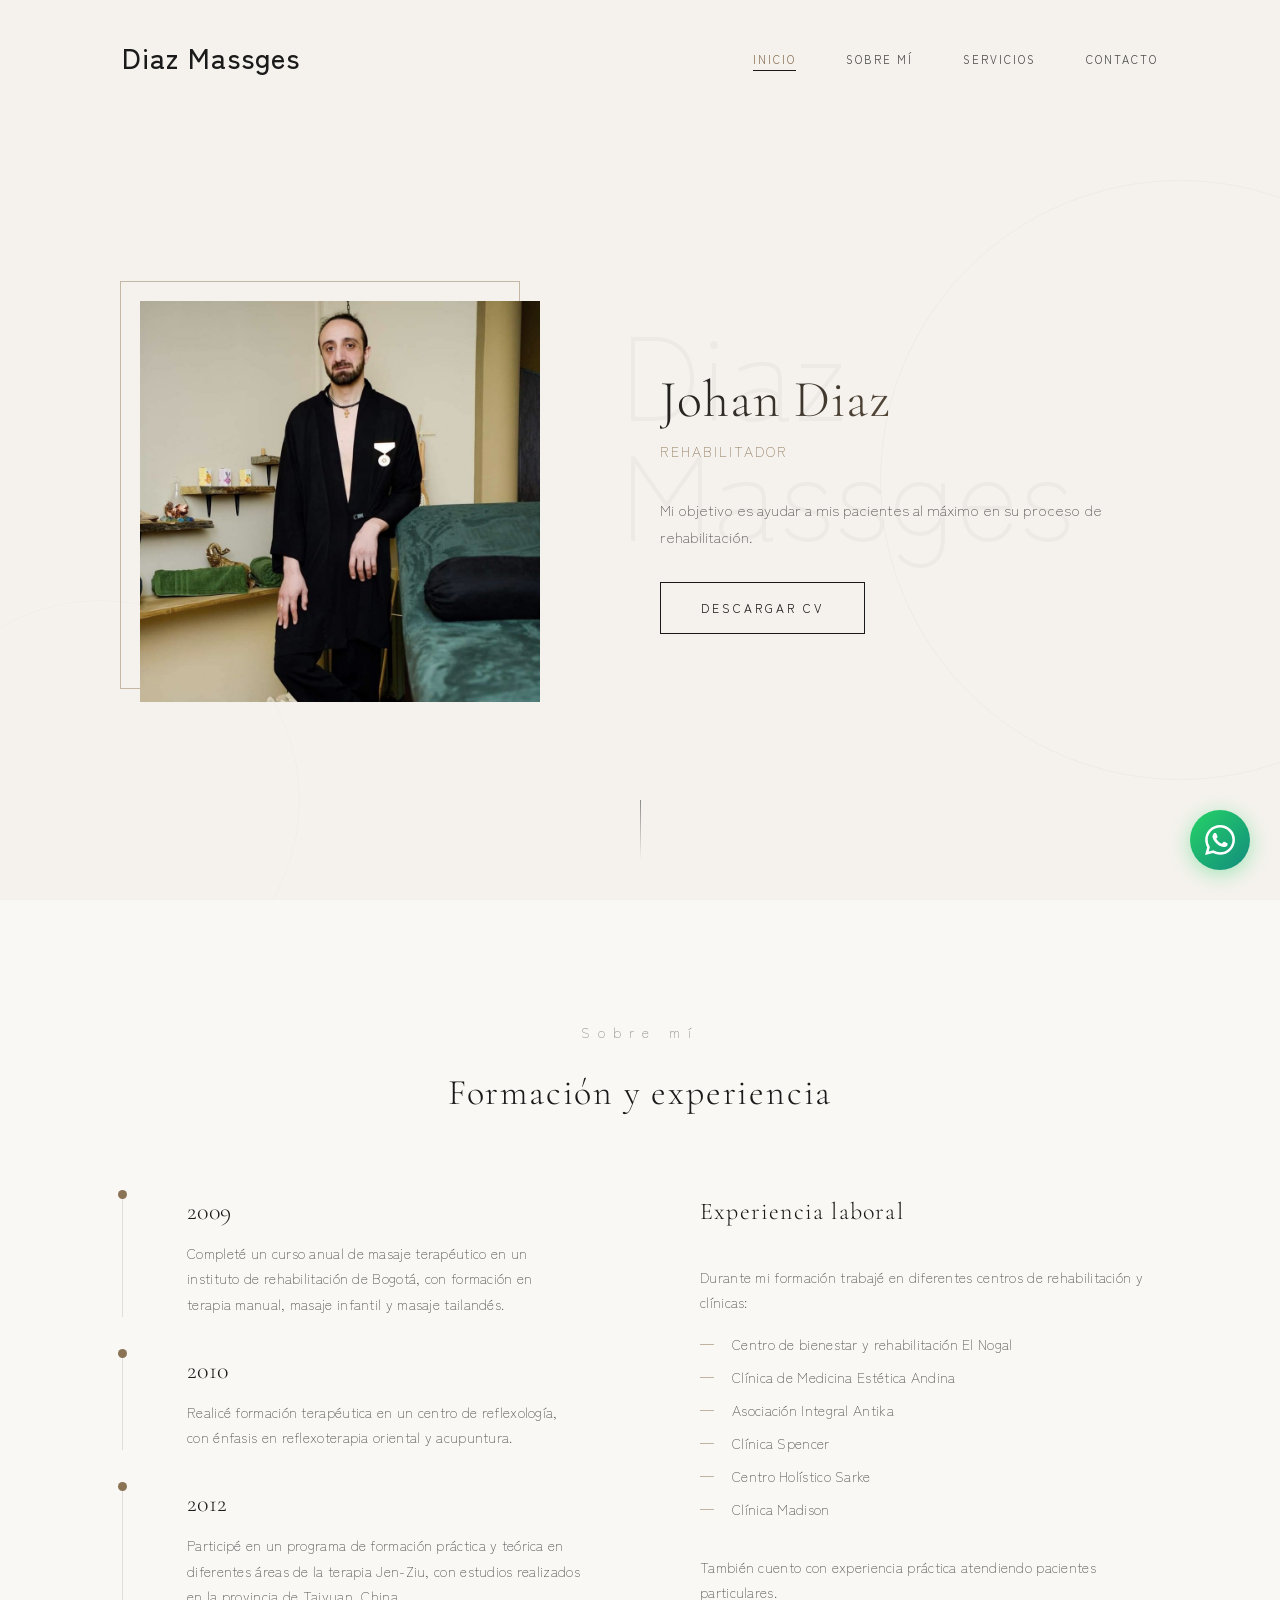
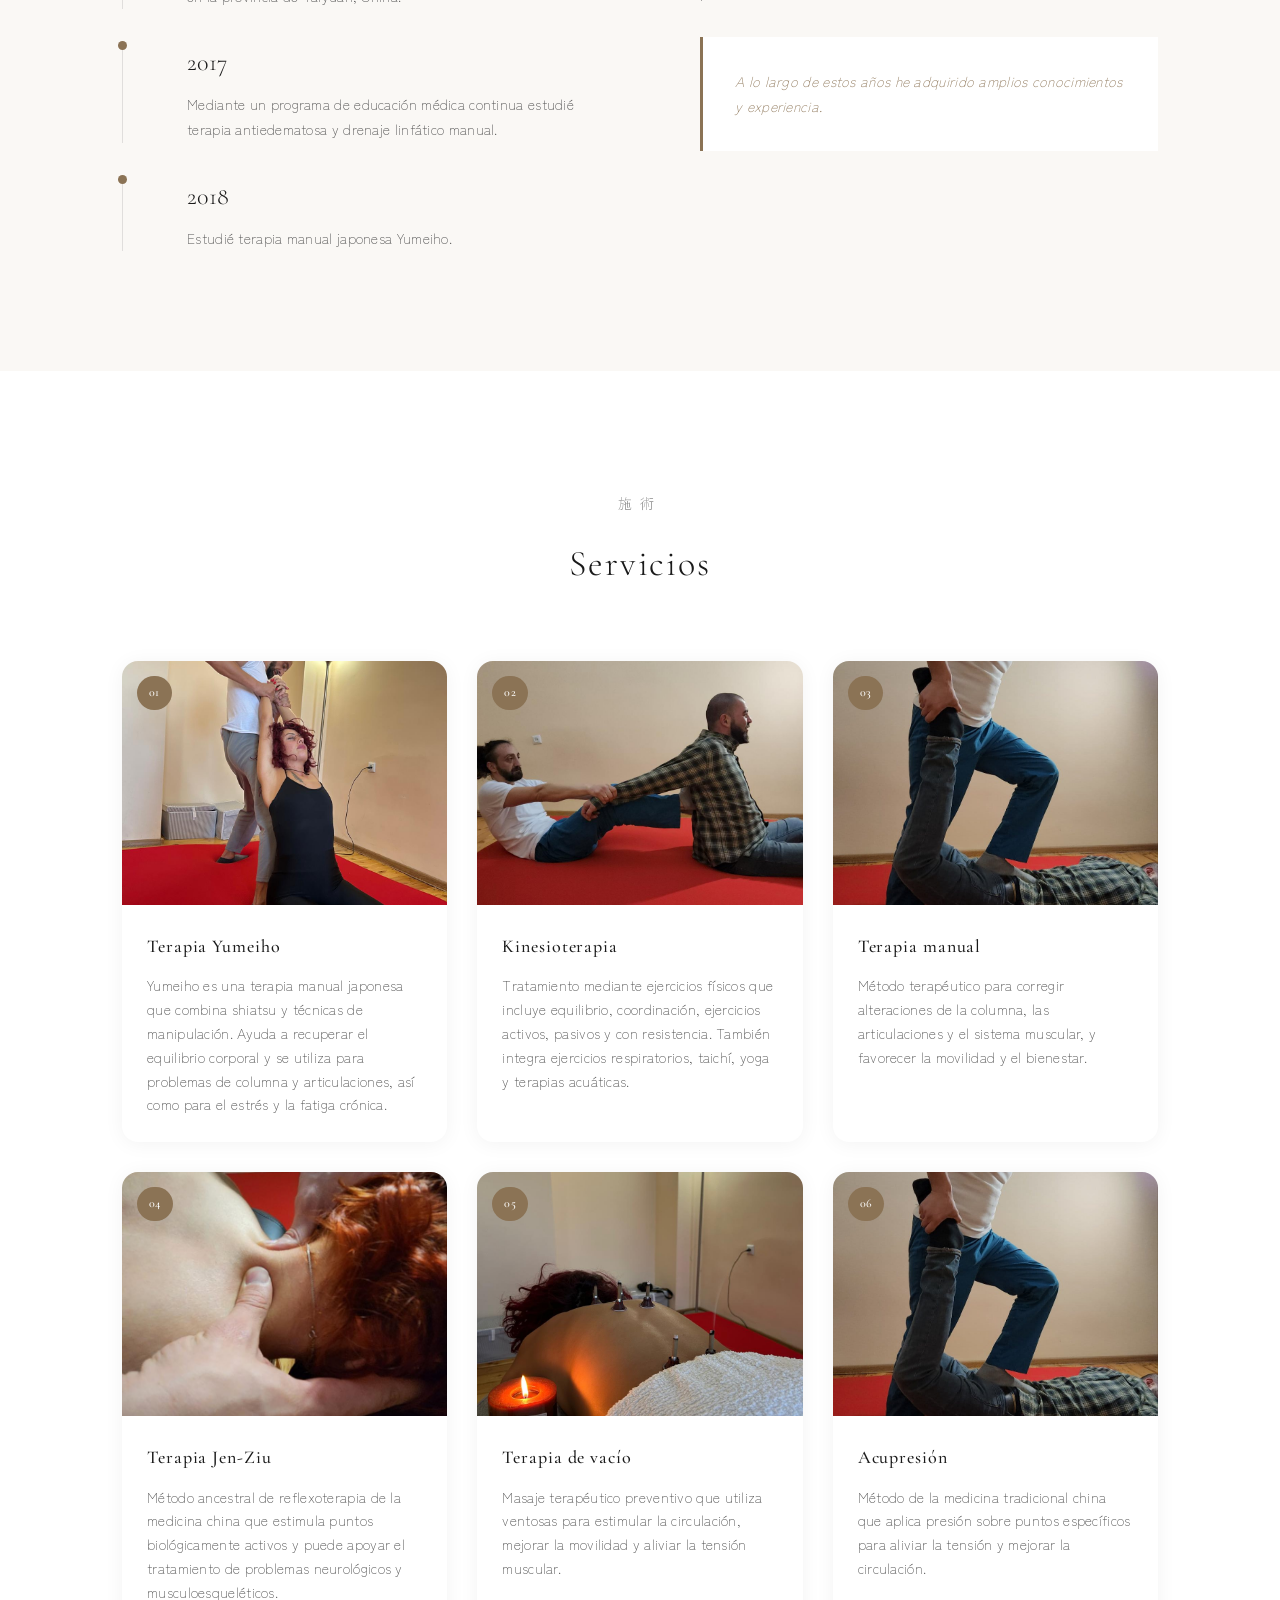
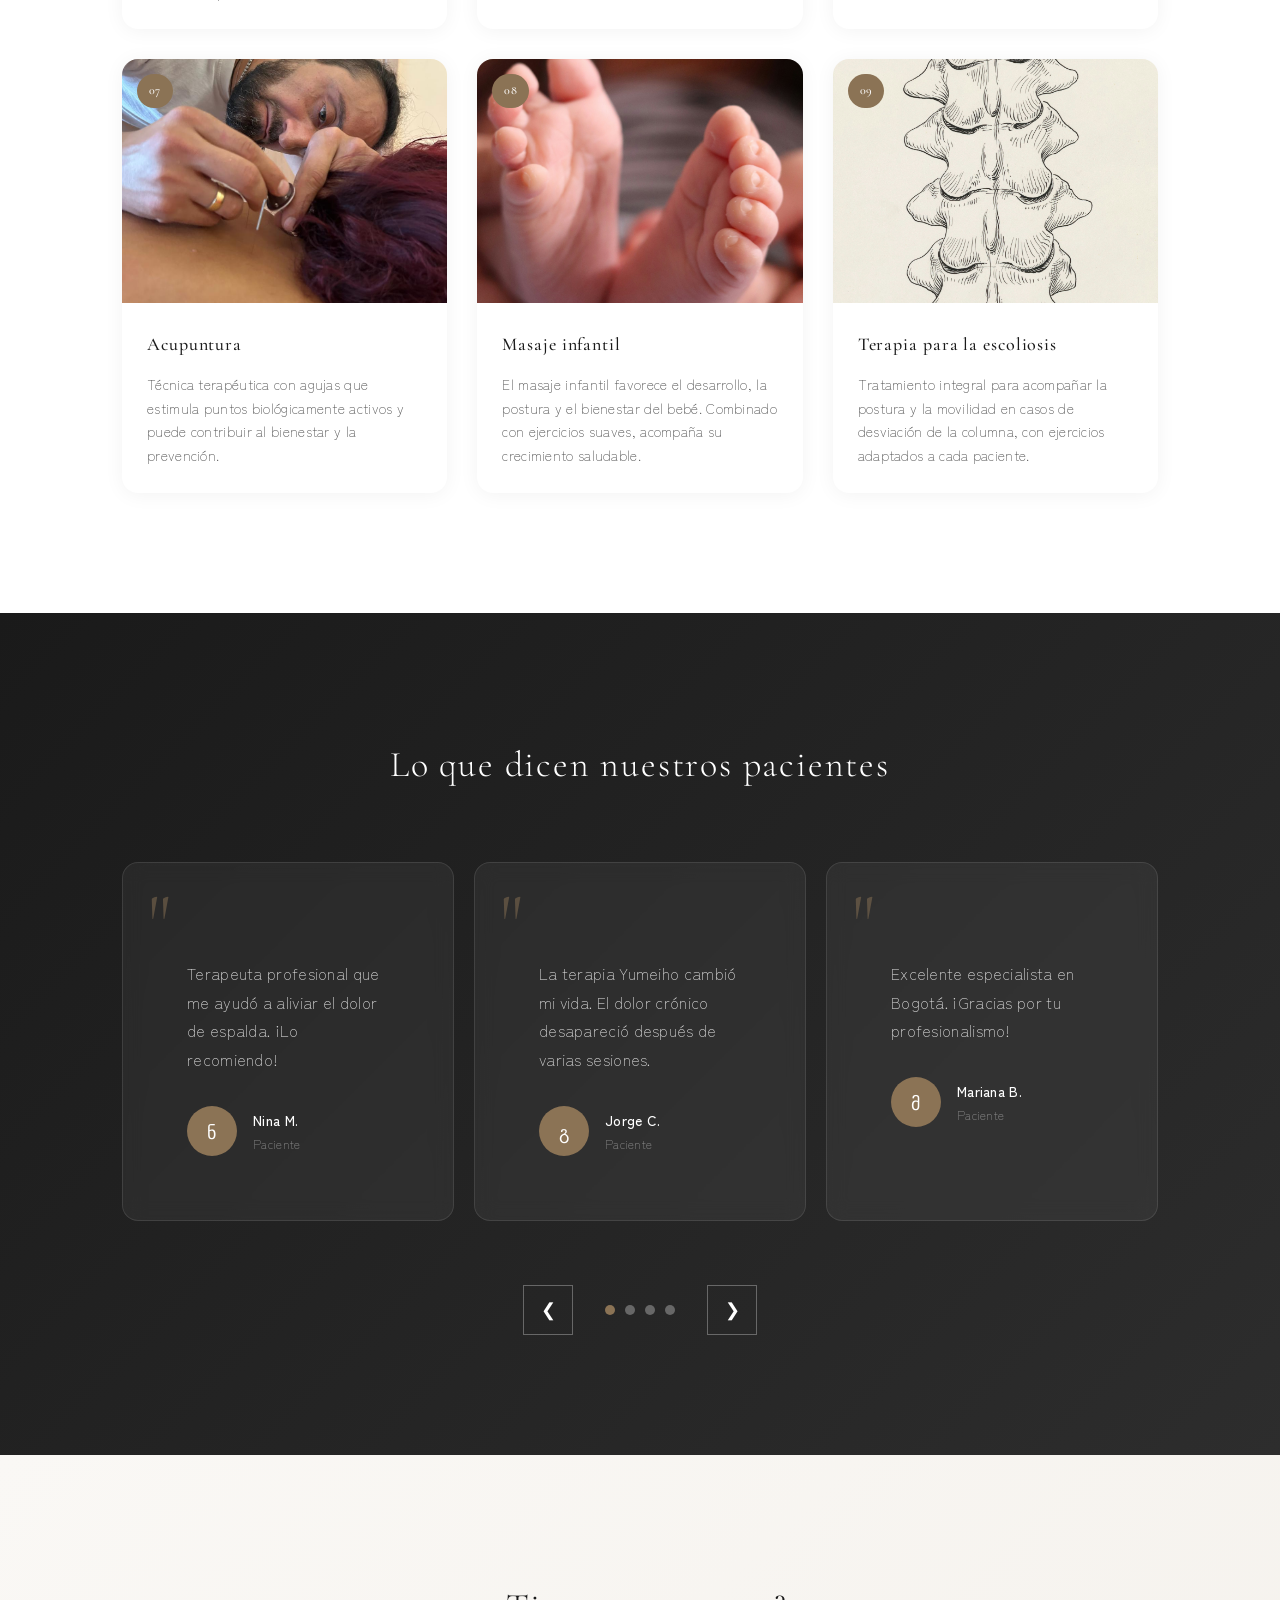
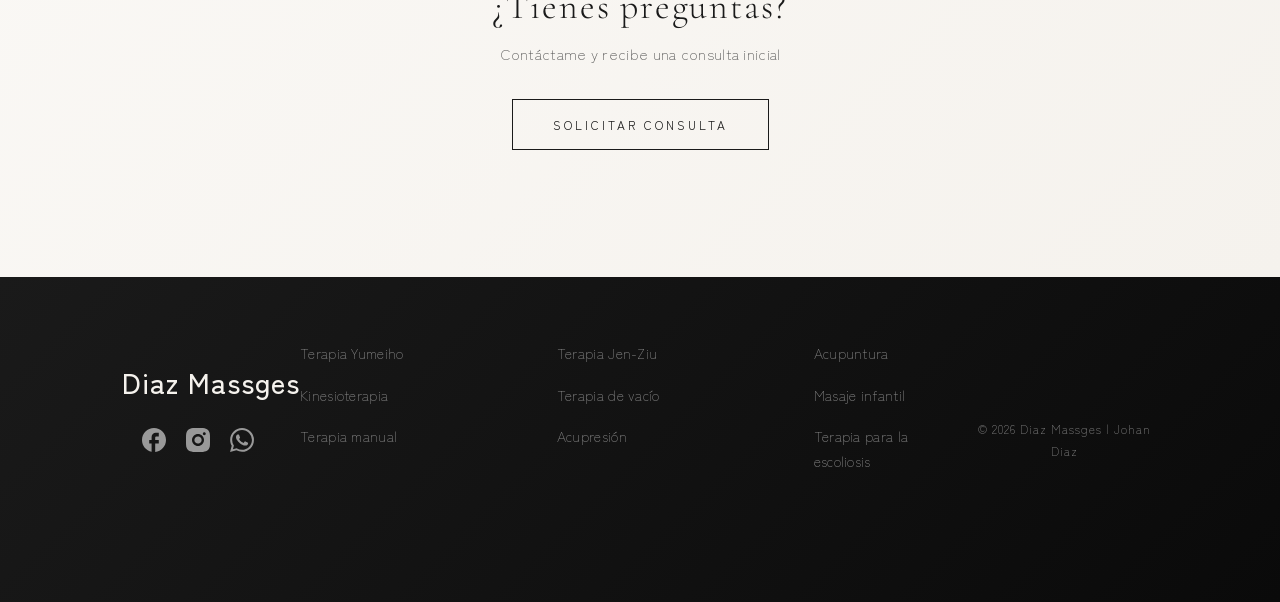
==== commit de5d0d99: "Actualizar marca y contenido para Diaz Massges Adapta el sitio a Johan Diaz, español y la ubicación " ====
--- a/index.html
+++ b/index.html
@@ -1,14 +1,14 @@
 <!DOCTYPE html>
-<html lang="ka">
+<html lang="es">
 <head>
     <meta charset="UTF-8">
     <meta name="viewport" content="width=device-width, initial-scale=1.0">
 
     <!-- SEO Meta Tags -->
-    <title>გივი ლალიაშვილი | მასაჟი და რეაბილიტაცია თბილისში</title>
-    <meta name="description" content="გივი ლალიაშვილი - პროფესიონალი რეაბილიტატორი თბილისში. იუმეიჰო თერაპია, მანუალური თერაპია, აკუპუნქტურა, კინეზითერაპია, ჩვილის მასაჟი და სქოლიოზის მკურნალობა. დაგვიკავშირდით უფასო კონსულტაციისთვის.">
-    <meta name="keywords" content="მასაჟი, რეაბილიტაცია, იუმეიჰო თერაპია, კინეზითერაპია, მანუალური თერაპია, ჯენ-ძიუ თერაპია, ვაკუუმ თერაპია, აკუპრესურა, აკუპუნქტურა, ჩვილის მასაჟი, სქოლიოზის თერაპია, მომსახურეობა, მასაჟი თბილისი, რეაბილიტატორი თბილისი, გივი ლალიაშვილი, ზურგის ტკივილი, კისრის ტკივილი">
-    <meta name="author" content="გივი ლალიაშვილი">
+    <title>Johan Diaz | Diaz Massges - Masaje y rehabilitación en Bogotá</title>
+    <meta name="description" content="Johan Diaz, rehabilitador profesional de Diaz Massges en Bogotá. Terapia manual, acupuntura, kinesioterapia, masaje infantil y tratamiento de escoliosis. Agenda tu consulta.">
+    <meta name="keywords" content="masaje, rehabilitación, terapia Yumeiho, kinesioterapia, terapia manual, medicina china, terapia de vacío, acupresión, acupuntura, masaje infantil, terapia de escoliosis, masaje Bogotá, rehabilitador Colombia">
+    <meta name="author" content="Johan Diaz">
     <meta name="robots" content="index, follow">
     <meta name="google-site-verification" content="O8_eCnyvtK0XKVi3Mchg_s-rZh1vHO4SZkNu8402c6w" />
     <link rel="canonical" href="https://givi.laliashvili.ge/">
@@ -16,20 +16,20 @@
     <!-- Open Graph / Facebook -->
     <meta property="og:url" content="https://givi.laliashvili.ge/">
     <meta property="og:type" content="website">
-    <meta property="og:title" content="გივი ლალიაშვილი | მასაჟი და რეაბილიტაცია თბილისში">
-    <meta property="og:description" content="პროფესიონალი რეაბილიტატორი თბილისში. იუმეიჰო თერაპია, მანუალური თერაპია, აკუპუნქტურა და სხვა მომსახურეობა.">
+    <meta property="og:title" content="Johan Diaz | Diaz Massges">
+    <meta property="og:description" content="Diaz Massges: rehabilitación, masaje y terapias profesionales en Bogotá.">
     <meta property="og:image" content="images/assets/image1.jpg">
-    <meta property="og:locale" content="ka_GE">
+    <meta property="og:locale" content="es_CO">
 
     <!-- Twitter -->
     <meta name="twitter:card" content="summary_large_image">
-    <meta name="twitter:title" content="გივი ლალიაშვილი | მასაჟი და რეაბილიტაცია თბილისში">
-    <meta name="twitter:description" content="პროფესიონალი რეაბილიტატორი თბილისში. იუმეიჰო თერაპია, მანუალური თერაპია, აკუპუნქტურა და სხვა მომსახურეობა.">
+    <meta name="twitter:title" content="Johan Diaz | Diaz Massges">
+    <meta name="twitter:description" content="Diaz Massges: rehabilitación, masaje y terapias profesionales en Bogotá.">
     <meta name="twitter:image" content="images/assets/image1.jpg">
 
     <!-- Geo Tags -->
-    <meta name="geo.region" content="GE">
-    <meta name="geo.placename" content="Tbilisi">
+    <meta name="geo.region" content="CO-DC">
+    <meta name="geo.placename" content="Bogotá">
 
     <!-- Favicon -->
     <link rel="icon" type="image/svg+xml" href="images/assets/Group%2031.svg">
@@ -45,13 +45,15 @@
     {
         "@context": "https://schema.org",
         "@type": "HealthAndBeautyBusiness",
-        "name": "გივი ლალიაშვილი - რეაბილიტატორი",
-        "description": "პროფესიონალი რეაბილიტატორი თბილისში. იუმეიჰო თერაპია, მანუალური თერაპია, აკუპუნქტურა, კინეზითერაპია.",
-        "telephone": "+995593788626",
+        "name": "Diaz Massges - Johan Diaz",
+        "description": "Servicios profesionales de masaje y rehabilitación en Bogotá.",
+        "telephone": "+573001234567",
         "address": {
             "@type": "PostalAddress",
-            "addressLocality": "თბილისი",
-            "addressCountry": "GE"
+            "streetAddress": "Carrera 7 # 72-41",
+            "addressLocality": "Bogotá",
+            "addressRegion": "Cundinamarca",
+            "addressCountry": "CO"
         },
         "priceRange": "$$",
         "openingHours": "Mo-Sa 09:00-19:00",
@@ -67,7 +69,7 @@
     <nav class="navbar">
         <div class="nav-container">
             <a href="#home" class="logo">
-                <img src="images/assets/Group 31.svg" alt="Logo">
+                <span class="brand-logo">Diaz Massges</span>
             </a>
             <button class="nav-toggle" aria-label="Toggle navigation">
                 <span></span>
@@ -75,10 +77,10 @@
                 <span></span>
             </button>
             <ul class="nav-menu">
-                <li><a href="#home">მთავარი</a></li>
-                <li><a href="#about">ჩემ შესახებ</a></li>
-                <li><a href="#services">მომსახურეობა</a></li>
-                <li><a href="#contact">კონტაქტი</a></li>
+                <li><a href="#home">Inicio</a></li>
+                <li><a href="#about">Sobre mí</a></li>
+                <li><a href="#services">Servicios</a></li>
+                <li><a href="#contact">Contacto</a></li>
             </ul>
         </div>
     </nav>
@@ -87,14 +89,14 @@
     <section id="home" class="hero">
         <div class="hero-container">
             <div class="hero-image">
-                <img src="images/assets/image1.jpg" alt="გივი ლალიაშვილი">
+                <img src="images/assets/image1.jpg" alt="Johan Diaz - Diaz Massges">
             </div>
             <div class="hero-content">
-                <div class="hero-jp">癒し</div>
-                <h1>გივი ლალიაშვილი</h1>
-                <p class="hero-title">რეაბილიტატორი</p>
-                <p class="hero-text">ჩემი მიზანი არის ჩემს პაციენტებს, მაქსიმალურად დავეხმარო რეაბილიტაციაში.</p>
-                <a href="cv/givilalishvili.pdf" class="btn" download="გივი ლალიაშვილი.pdf">ჩამოტვირთე CV</a>
+                <div class="hero-jp">Diaz Massges</div>
+                <h1>Johan Diaz</h1>
+                <p class="hero-title">Rehabilitador</p>
+                <p class="hero-text">Mi objetivo es ayudar a mis pacientes al máximo en su proceso de rehabilitación.</p>
+                <a href="cv/givilalishvili.pdf" class="btn" download="Johan-Diaz-CV.pdf">Descargar CV</a>
             </div>
         </div>
         <div class="scroll-line"></div>
@@ -104,45 +106,45 @@
     <section id="about" class="about">
         <div class="container">
             <div class="section-header">
-                <span class="header-jp">ჩემ შესახებ</span>
-                <h2>განათლება და გამოცდილება</h2>
+                <span class="header-jp">Sobre mí</span>
+                <h2>Formación y experiencia</h2>
             </div>
             <div class="about-content">
                 <div class="about-timeline">
                     <div class="timeline-item">
                         <span class="timeline-year">2009</span>
-                        <p>გავიარე თბილისი კუროლტოლოგიისა და ბალნეოლოგიური ინსტიტუტის სკოლა "ავანში" არსებული სამედიცინე მასაჟის 1წლიანი კურსი: მანუალური თერაპია, ბავშვთა მასაჟი და ტაილანდური მასაჟი.</p>
+                        <p>Completé un curso anual de masaje terapéutico en un instituto de rehabilitación de Bogotá, con formación en terapia manual, masaje infantil y masaje tailandés.</p>
                     </div>
                     <div class="timeline-item">
                         <span class="timeline-year">2010</span>
-                        <p>რეფლექსოთერაპიის ცენტრში გავიარე თერაპიული სწავლება რომელიც მოიცავს აღმოსავლურ-რეფლექსოთერაპიას და აკუპუნქტურას.</p>
+                        <p>Realicé formación terapéutica en un centro de reflexología, con énfasis en reflexoterapia oriental y acupuntura.</p>
                     </div>
                     <div class="timeline-item">
                         <span class="timeline-year">2012</span>
-                        <p>მონაწილეობა მივიღე საქართველოში ჩინეთის სახრობს მიერ დაფინანსებულ პროგრამაში, რაც გულისხმობს პრაქტიკულ და თეორიულ ჯენზიუ თერაპიის სხვადასხვა მიმართულების სწავლებას. სწავლება მიმდინარეობდა ჩინეთში, ტაიუენის პროვინციაში.</p>
+                        <p>Participé en un programa de formación práctica y teórica en diferentes áreas de la terapia Jen-Ziu, con estudios realizados en la provincia de Taiyuan, China.</p>
                     </div>
                     <div class="timeline-item">
                         <span class="timeline-year">2017</span>
-                        <p>უწყვეტი სამედიცინო განათლების პროგრამით შევისწავლე შეფუების საწინააღმდეგო თერაპია და ლიმფის მანუალური დრენაჟი.</p>
+                        <p>Mediante un programa de educación médica continua estudié terapia antiedematosa y drenaje linfático manual.</p>
                     </div>
                     <div class="timeline-item">
                         <span class="timeline-year">2018</span>
-                        <p>შევისწავლე იაპონური მანუალური თერაპია "იუმეიჰო".</p>
+                        <p>Estudié terapia manual japonesa Yumeiho.</p>
                     </div>
                 </div>
                 <div class="about-experience">
-                    <h3>სამუშაო გამოცდილება</h3>
-                    <p>განათლების პარალელურად ვმუშაობდი სხვადასხვა სარეაბილიტაციო ცენტრებსა და კლინიკებში:</p>
+                    <h3>Experiencia laboral</h3>
+                    <p>Durante mi formación trabajé en diferentes centros de rehabilitación y clínicas:</p>
                     <ul class="experience-list">
-                        <li>სანატორიუმ "კოხხიდაში"</li>
-                        <li>ირინა ბობინაურის ესთეტიკური მედიცინის კლინიკა</li>
-                        <li>ასოციაცია "ანტიკა"</li>
-                        <li>"სპენსერ კლინიკა"</li>
-                        <li>პოლისტიკური ცენტრი "სარკე"</li>
-                        <li>კლინიკა "მედისონი"</li>
+                        <li>Centro de bienestar y rehabilitación El Nogal</li>
+                        <li>Clínica de Medicina Estética Andina</li>
+                        <li>Asociación Integral Antika</li>
+                        <li>Clínica Spencer</li>
+                        <li>Centro Holístico Sarke</li>
+                        <li>Clínica Madison</li>
                     </ul>
-                    <p>გარდა ამისა მაქვს პრაქტიკული გამოცდილება კერძო პაციენტებთან.</p>
-                    <p class="about-highlight">ამ წლების განმავლობაში დავაგროვე საკმაო ცოდნა და გამოცდილება.</p>
+                    <p>También cuento con experiencia práctica atendiendo pacientes particulares.</p>
+                    <p class="about-highlight">A lo largo de estos años he adquirido amplios conocimientos y experiencia.</p>
                 </div>
             </div>
         </div>
@@ -153,26 +155,26 @@
         <div class="container">
             <div class="section-header">
                 <span class="header-jp">施術</span>
-                <h2>მომსახურეობა</h2>
+                <h2>Servicios</h2>
             </div>
             <div class="services-grid">
                 <div class="service-card" id="yumeiho">
                     <div class="service-image">
-                        <img src="images/assets/image2.jpg" alt="იუმეიჰო თერაპია">
+                        <img src="images/assets/image2.jpg" alt="Terapia Yumeiho">
                         <span class="service-number">01</span>
                     </div>
                     <div class="service-content">
-                        <h3>იუმეიჰო თერაპია</h3>
-                        <p>იუმეიჰო - იაპონური მანუალური თერაპია, რომელიც აერთიანებს შიაცუსა და მანიპულაციურ ტექნიკებს. ის აღადგენს სხეულის ენერგეტიკულ ბალანსს და გამოიყენება ხერხემლისა და სახსრების პრობლემების, როგორიცაა თიაქარი და სქოლიოზი, ასევე სტრესისა და ქრონიკული დაღლილობის სამკურნალოდ.</p>
+                        <h3>Terapia Yumeiho</h3>
+                        <p>Yumeiho es una terapia manual japonesa que combina shiatsu y técnicas de manipulación. Ayuda a recuperar el equilibrio corporal y se utiliza para problemas de columna y articulaciones, así como para el estrés y la fatiga crónica.</p>
                     </div>
                 </div>
                 <div class="service-card" id="kinezitherapy">
                     <div class="service-image">
-                        <img src="images/assets/image4.jpeg" alt="კინეზითერაპია">
+                        <img src="images/assets/image4.jpeg" alt="Kinesioterapia">
                         <span class="service-number">02</span>
                     </div>
                     <div class="service-content">
-                        <h3>კინეზითერაპია</h3>
+                        <h3>Kinesioterapia</h3>
                         <p>მკურნალობა ფიზიკური ვარჯიშების გამოყენებით, რომელიც მოიცავს: წონასწორობისა და კოორდინაციის ვარჯიშებს. წინაღმდეგობით, აქტიურ, პასიურ და პასიურ-აქტიურ ვარჯიშებს. სპეციალურ ვარჯიშებს საგნებით და საგნებზე. კინეზითერაპია ასევე აერთიანებს სუნთქვით ვარჯიშებს, ტაიჩის, იოგასა და წყლის პროცედურებს.</p>
                     </div>
                 </div>
@@ -253,7 +255,7 @@
     <!-- Testimonials -->
     <section class="testimonials">
         <div class="testimonials-container">
-            <h2>რას ამბობენ პაციენტები</h2>
+            <h2>Lo que dicen nuestros pacientes</h2>
             <div class="slider-wrapper">
                 <div class="testimonials-slider" id="testimonialSlider">
                     <div class="testimonial-item">
@@ -280,7 +282,7 @@
                     </div>
                     <div class="testimonial-item">
                         <div class="quote-mark">"</div>
-                        <p>საუკეთესო სპეციალისტი თბილისში. მადლობა გივის პროფესიონალიზმისთვის!</p>
+                        <p>Excelente especialista en Bogotá. ¡Gracias por tu profesionalismo!</p>
                         <div class="testimonial-author">
                             <div class="author-avatar">მ</div>
                             <div class="author-info">
@@ -302,7 +304,7 @@
                     </div>
                     <div class="testimonial-item">
                         <div class="quote-mark">"</div>
-                        <p>ჩემი შვილი სქოლიოზის მკურნალობას გადის გივისთან. შედეგი თვალსაჩინოა, მადლობა!</p>
+                        <p>Mi hijo recibe terapia para la escoliosis y el resultado es evidente. ¡Muchas gracias!</p>
                         <div class="testimonial-author">
                             <div class="author-avatar">თ</div>
                             <div class="author-info">
@@ -336,9 +338,9 @@
     <section id="contact" class="contact">
         <div class="container">
             <div class="contact-info">
-                <h2>გაქვთ კითხვები?</h2>
-                <p>დამიკავშირდი და მიიღე უფასო კონსულტაცია</p>
-                <a href="tel:+995593788626" class="btn">უფასო კონსულტაცია</a>
+                <h2>¿Tienes preguntas?</h2>
+                <p>Contáctame y recibe una consulta inicial</p>
+                <a href="tel:+573001234567" class="btn">Solicitar consulta</a>
             </div>
         </div>
     </section>
@@ -350,12 +352,12 @@
                 <div class="footer-top">
                     <div class="footer-logo-section">
                         <a href="#home" class="logo">
-                            <img src="images/assets/Group 31.svg" alt="Logo">
+                            <span class="brand-logo">Diaz Massges</span>
                         </a>
                         <div class="footer-icons">
                             <a href="https://www.facebook.com/givi.laliasshvili" target="_blank" class="social-icon"><img src="images/assets/icons/facebook.svg" alt="Facebook"></a>
                             <a href="https://www.instagram.com/giko.laliashvili/" target="_blank" class="social-icon"><img src="images/assets/icons/instagram.svg" alt="Instagram"></a>
-                            <a href="https://wa.me/995593788626" target="_blank" class="social-icon"><img src="images/assets/icons/whatsapp.svg" alt="WhatsApp"></a>
+                            <a href="https://wa.me/573001234567" target="_blank" class="social-icon"><img src="images/assets/icons/whatsapp.svg" alt="WhatsApp"></a>
                         </div>
                     </div>
                 </div>
@@ -377,15 +379,15 @@
                     </div>
                 </div>
                 <hr class="footer-line">
-                <p class="footer-copyright">&copy; 2025 გივი ლალიაშვილი</p>
+                <p class="footer-copyright">&copy; 2026 Diaz Massges | Johan Diaz</p>
             </div>
         </div>
     </footer>
 
     <!-- Floating WhatsApp Button -->
-    <a href="https://wa.me/995593788626" target="_blank" class="whatsapp-float">
+    <a href="https://wa.me/573001234567" target="_blank" class="whatsapp-float">
         <img src="images/assets/icons/whatsapp.svg" alt="WhatsApp">
-        <span class="whatsapp-tooltip">დამიკავშირდი</span>
+        <span class="whatsapp-tooltip">Contáctame</span>
     </a>
 
     <script src="script.js"></script>
--- a/style.css
+++ b/style.css
@@ -130,6 +130,15 @@
     width: auto;
 }
 
+.brand-logo {
+    color: var(--color-ink);
+    font-family: var(--font-display);
+    font-size: 28px;
+    font-weight: 500;
+    letter-spacing: 1px;
+    white-space: nowrap;
+}
+
 .nav-menu {
     display: flex;
     gap: 50px;
@@ -845,6 +854,10 @@
     -webkit-filter: brightness(0) invert(1);
 }
 
+.footer .brand-logo {
+    color: var(--color-paper);
+}
+
 .footer-icons {
     display: flex;
     gap: 20px;
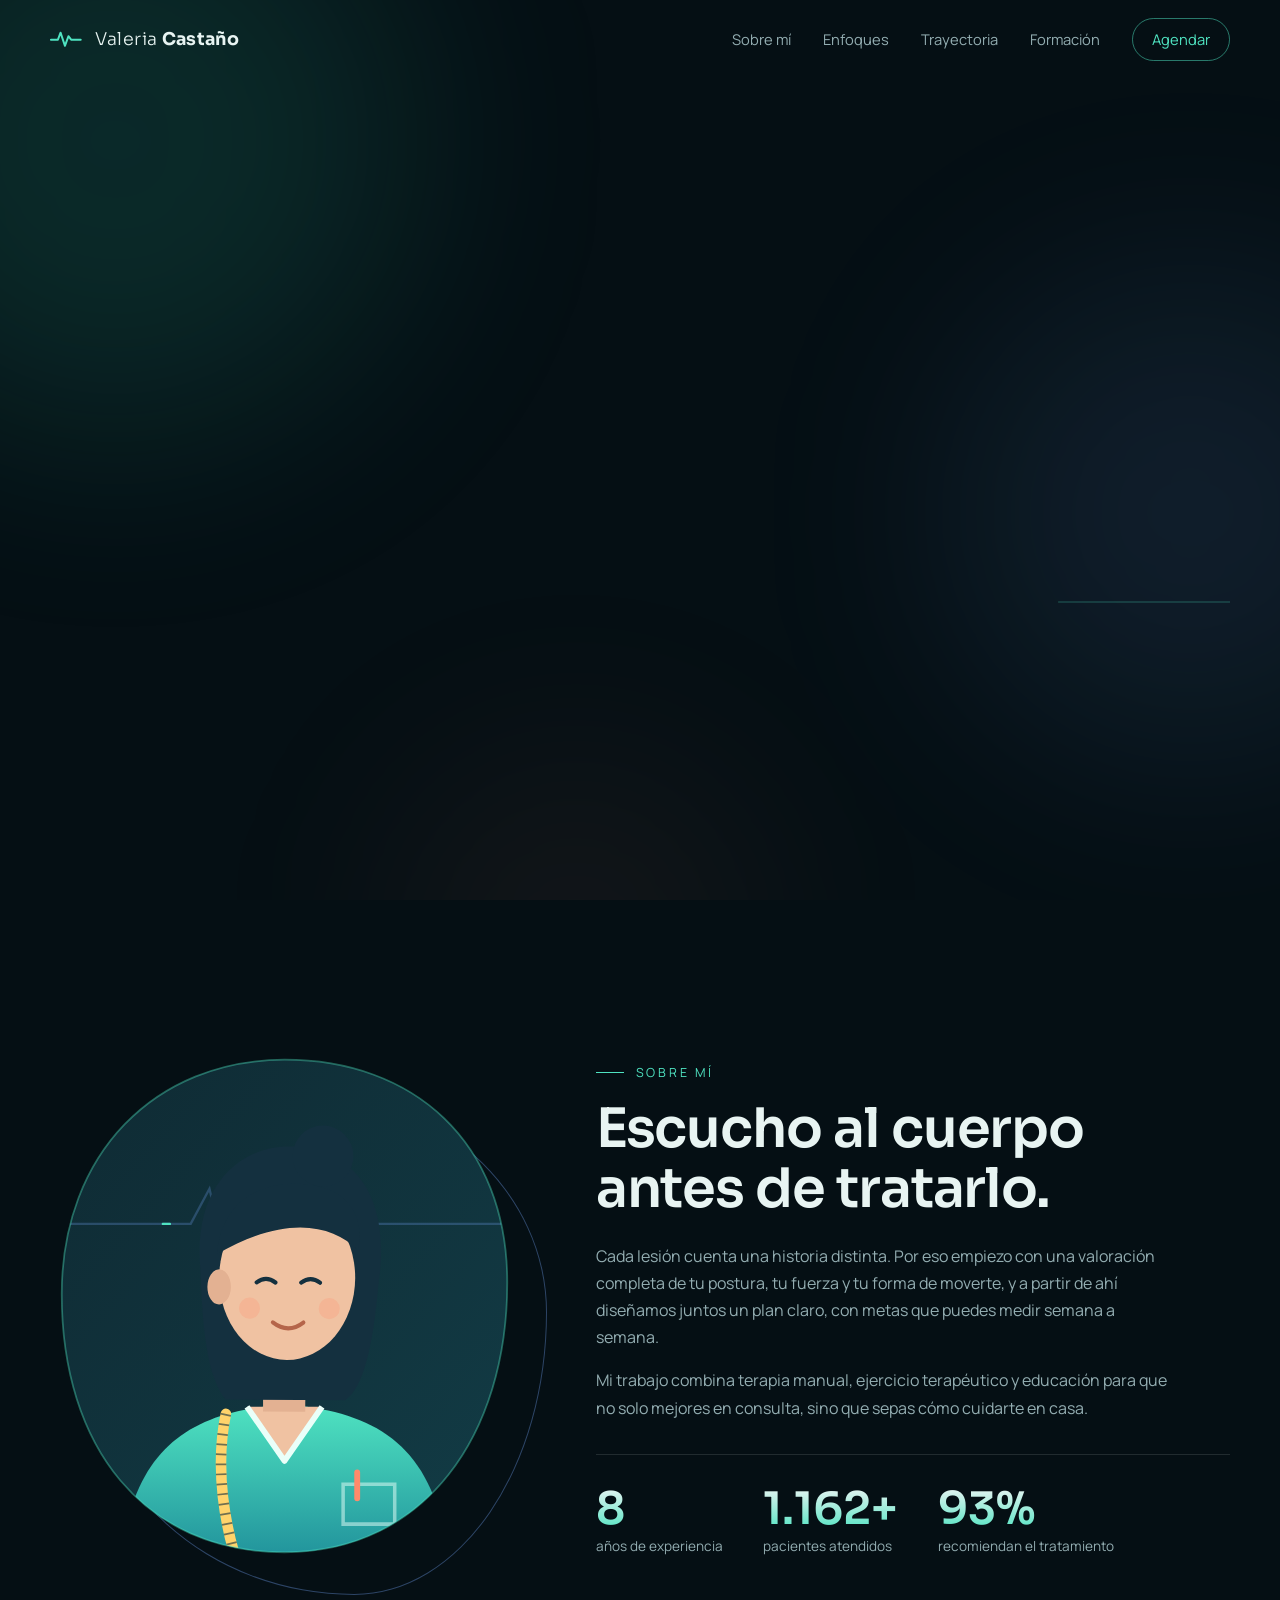
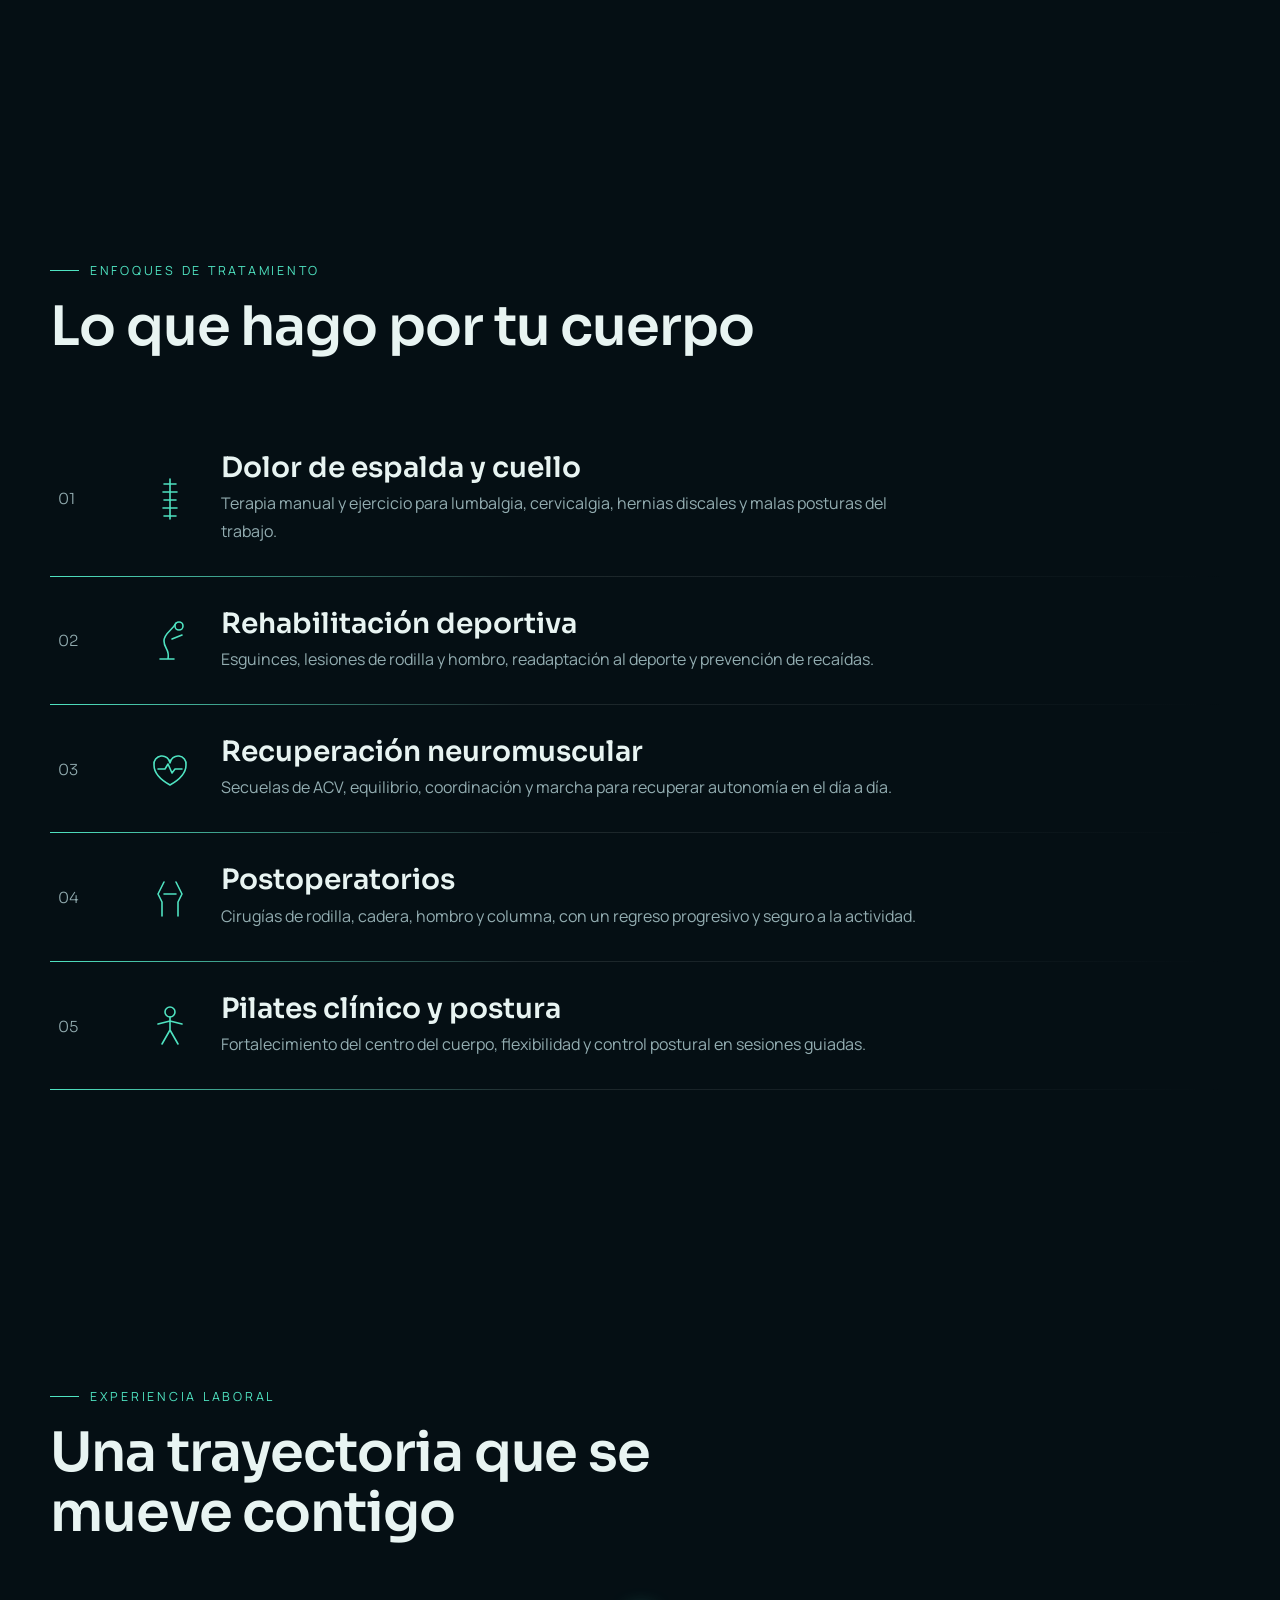
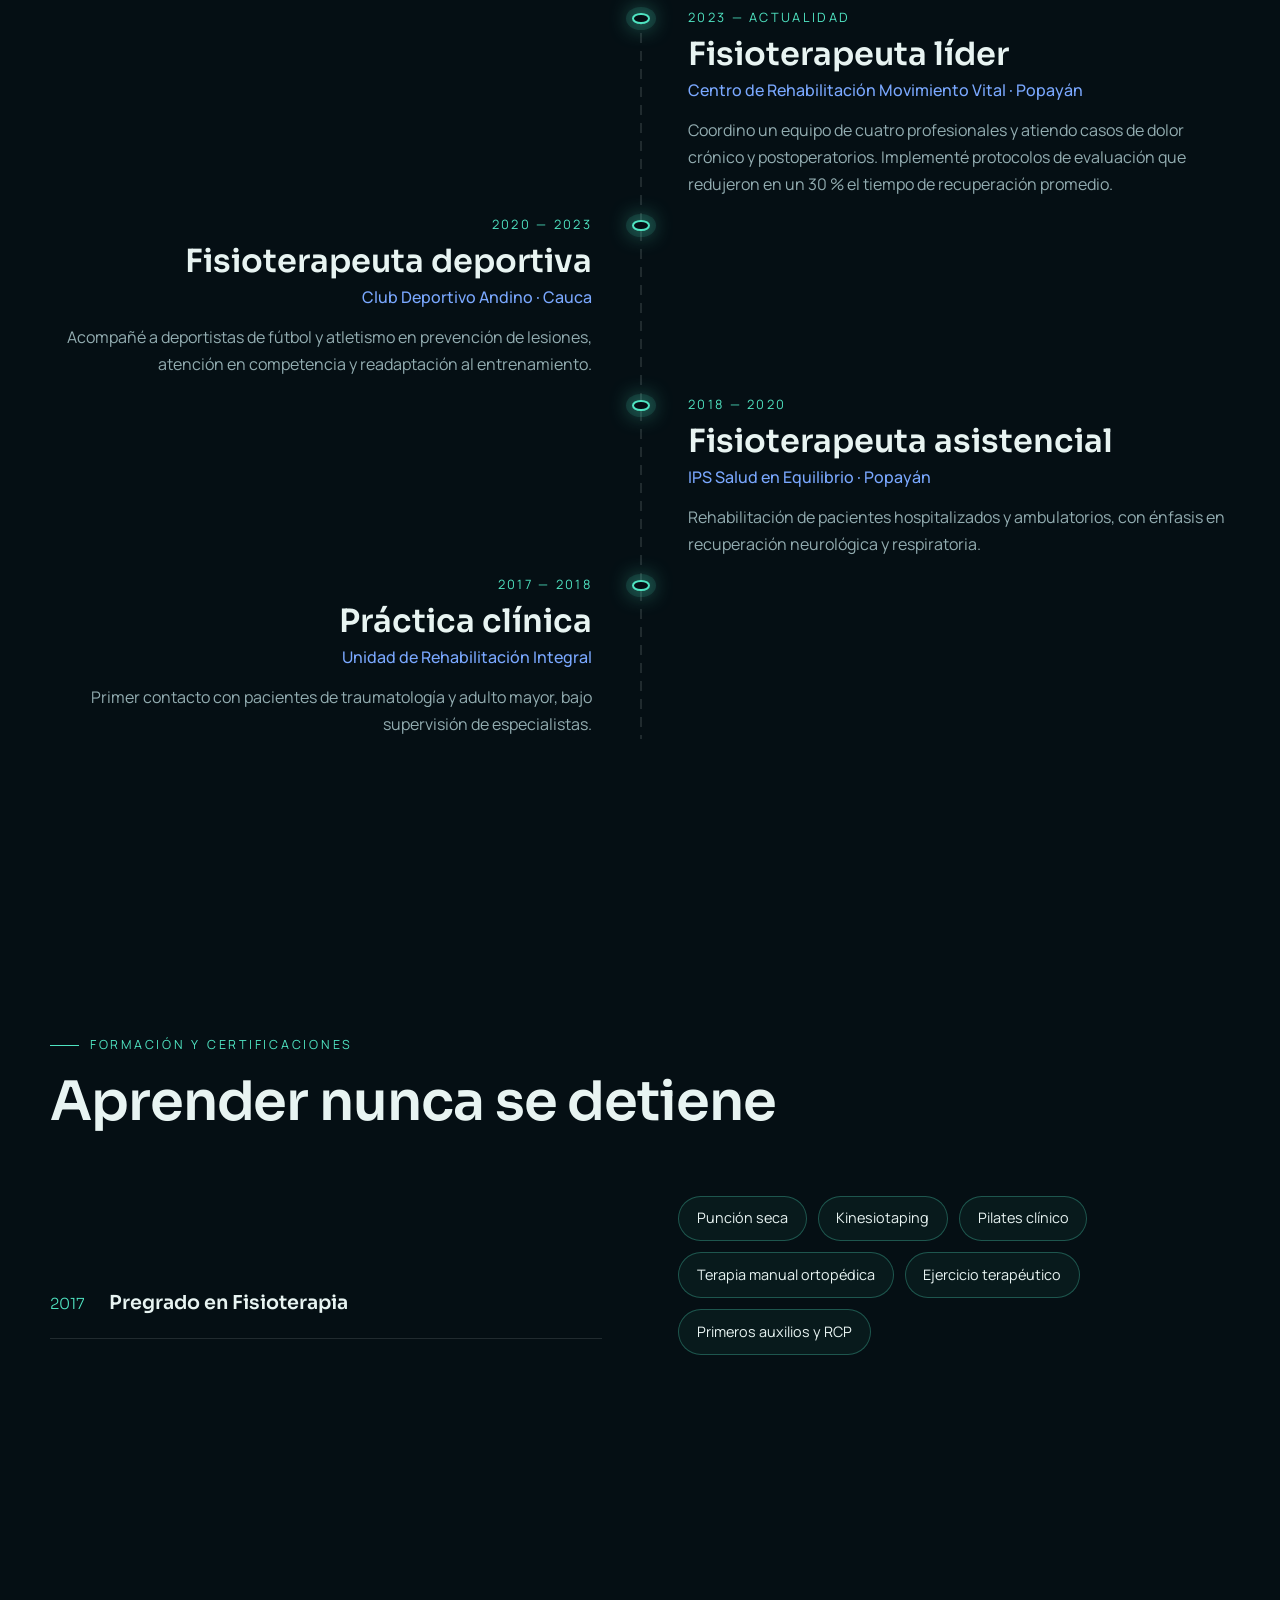
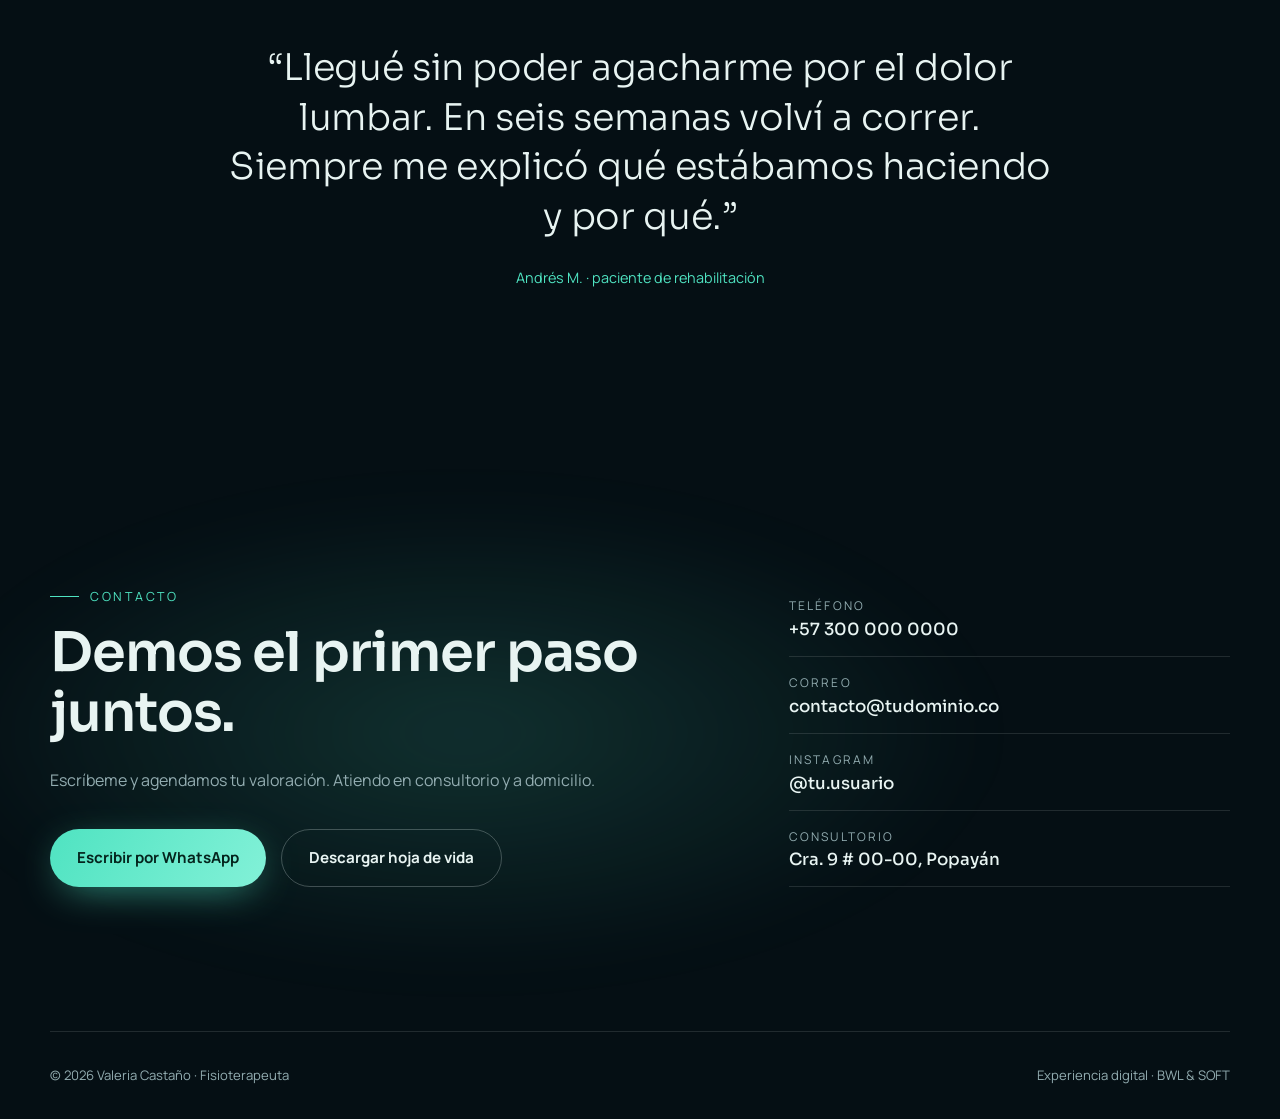
==== commit 54a1eb15: "feat(web): rediseño completo como portafolio para fisioterapeutas con preloader BWL" ====
--- a/index.html
+++ b/index.html
@@ -1,395 +1,269 @@
-<!DOCTYPE html>
-<html lang="es">
-<head>
-    <meta charset="UTF-8">
-    <meta name="viewport" content="width=device-width, initial-scale=1.0">
-
-    <!-- SEO Meta Tags -->
-    <title>Johan Diaz | Diaz Massges - Masaje y rehabilitación en Bogotá</title>
-    <meta name="description" content="Johan Diaz, rehabilitador profesional de Diaz Massges en Bogotá. Terapia manual, acupuntura, kinesioterapia, masaje infantil y tratamiento de escoliosis. Agenda tu consulta.">
-    <meta name="keywords" content="masaje, rehabilitación, terapia Yumeiho, kinesioterapia, terapia manual, medicina china, terapia de vacío, acupresión, acupuntura, masaje infantil, terapia de escoliosis, masaje Bogotá, rehabilitador Colombia">
-    <meta name="author" content="Johan Diaz">
-    <meta name="robots" content="index, follow">
-    <meta name="google-site-verification" content="O8_eCnyvtK0XKVi3Mchg_s-rZh1vHO4SZkNu8402c6w" />
-    <link rel="canonical" href="https://givi.laliashvili.ge/">
-
-    <!-- Open Graph / Facebook -->
-    <meta property="og:url" content="https://givi.laliashvili.ge/">
-    <meta property="og:type" content="website">
-    <meta property="og:title" content="Johan Diaz | Diaz Massges">
-    <meta property="og:description" content="Diaz Massges: rehabilitación, masaje y terapias profesionales en Bogotá.">
-    <meta property="og:image" content="images/assets/image1.jpg">
-    <meta property="og:locale" content="es_CO">
-
-    <!-- Twitter -->
-    <meta name="twitter:card" content="summary_large_image">
-    <meta name="twitter:title" content="Johan Diaz | Diaz Massges">
-    <meta name="twitter:description" content="Diaz Massges: rehabilitación, masaje y terapias profesionales en Bogotá.">
-    <meta name="twitter:image" content="images/assets/image1.jpg">
-
-    <!-- Geo Tags -->
-    <meta name="geo.region" content="CO-DC">
-    <meta name="geo.placename" content="Bogotá">
-
-    <!-- Favicon -->
-    <link rel="icon" type="image/svg+xml" href="images/assets/Group%2031.svg">
-    <link rel="apple-touch-icon" href="images/assets/Group%2031.svg">
-
-    <link rel="stylesheet" href="style.css">
-    <link rel="preconnect" href="https://fonts.googleapis.com">
-    <link rel="preconnect" href="https://fonts.gstatic.com" crossorigin>
-    <link href="https://fonts.googleapis.com/css2?family=Cormorant+Garamond:wght@300;400;500&family=Zen+Kaku+Gothic+New:wght@300;400;500&display=swap" rel="stylesheet">
-
-    <!-- Structured Data for Local Business -->
-    <script type="application/ld+json">
-    {
-        "@context": "https://schema.org",
-        "@type": "HealthAndBeautyBusiness",
-        "name": "Diaz Massges - Johan Diaz",
-        "description": "Servicios profesionales de masaje y rehabilitación en Bogotá.",
-        "telephone": "+573001234567",
-        "address": {
-            "@type": "PostalAddress",
-            "streetAddress": "Carrera 7 # 72-41",
-            "addressLocality": "Bogotá",
-            "addressRegion": "Cundinamarca",
-            "addressCountry": "CO"
-        },
-        "priceRange": "$$",
-        "openingHours": "Mo-Sa 09:00-19:00",
-        "sameAs": [
-            "https://www.facebook.com/givi.laliasshvili",
-            "https://www.instagram.com/giko.laliashvili/"
-        ]
-    }
-    </script>
-</head>
-<body>
-    <!-- Navigation -->
-    <nav class="navbar">
-        <div class="nav-container">
-            <a href="#home" class="logo">
-                <span class="brand-logo">Diaz Massges</span>
+<!doctype html>
+<html lang="es-CO">
+  <head>
+    <meta charset="utf-8" />
+    <meta name="viewport" content="width=device-width, initial-scale=1" />
+    <title>Valeria Castaño · Fisioterapeuta en Popayán</title>
+    <meta
+      name="description"
+      content="Fisioterapeuta con más de 8 años de experiencia en rehabilitación deportiva, dolor de espalda y recuperación neuromuscular. Conoce su trayectoria y agenda tu valoración."
+    />
+    <meta property="og:type" content="profile" />
+    <meta property="og:locale" content="es_CO" />
+    <meta property="og:title" content="Valeria Castaño · Fisioterapeuta" />
+    <meta
+      property="og:description"
+      content="Rehabilitación deportiva, dolor de espalda y recuperación neuromuscular. Trayectoria y contacto."
+    />
+    <meta name="theme-color" content="#050f14" />
+    <link rel="icon" href="assets/icono.svg" type="image/svg+xml" />
+    <link rel="preconnect" href="https://fonts.googleapis.com" />
+    <link rel="preconnect" href="https://fonts.gstatic.com" crossorigin />
+    <link
+      href="https://fonts.googleapis.com/css2?family=Sora:wght@300;400;600;700&family=Manrope:wght@400;500;700&display=swap"
+      rel="stylesheet"
+    />
+    <link rel="stylesheet" href="style.css" />
+    <script src="js/intro.js"></script>
+    <script src="js/config.js" defer></script>
+    <script src="script.js" defer></script>
+  </head>
+  <body>
+    <!-- Preloader sello BWL & SOFT: solo se ve si js/intro.js activa la clase "bwl-intro" en <html> -->
+    <div class="bwl-entrada" data-bwl-entrada aria-hidden="true">
+      <div class="bwl-entrada__fondo"></div>
+      <div class="bwl-entrada__contenido">
+        <span class="bwl-entrada__contador" data-bwl-contador data-desde="2017">2017</span>
+        <p class="bwl-entrada__nombre">Valeria Castaño</p>
+        <span class="bwl-entrada__linea"></span>
+        <span class="bwl-entrada__lema">Fisioterapia · Rehabilitación · Popayán</span>
+      </div>
+      <div class="bwl-entrada__brillo"></div>
+      <div class="bwl-entrada__ola"></div>
+      <p class="bwl-entrada__sello" data-marca-texto="CREDITO_DESARROLLO">
+        Experiencia digital · BWL &amp; SOFT
+      </p>
+    </div>
+
+    <div class="aura" aria-hidden="true"><span></span><span></span><span></span></div>
+
+    <header class="cabecera" data-cabecera>
+      <a class="logo" href="#inicio" aria-label="Ir al inicio">
+        <svg viewBox="0 0 40 20" aria-hidden="true">
+          <path d="M1 11h8l3-8 5 15 4-11 3 4h15" />
+        </svg>
+        <span>Valeria<b>Castaño</b></span>
+      </a>
+      <button class="menu-btn" type="button" aria-expanded="false" aria-controls="menu" data-menu-btn>
+        <span></span><span></span><span class="sr">Abrir menú</span>
+      </button>
+      <nav id="menu" class="menu" data-menu>
+        <a href="#sobre-mi">Sobre mí</a>
+        <a href="#enfoques">Enfoques</a>
+        <a href="#trayectoria">Trayectoria</a>
+        <a href="#formacion">Formación</a>
+        <a class="menu__cta" href="#contacto">Agendar</a>
+      </nav>
+    </header>
+
+    <main>
+      <!-- Hero -->
+      <section class="hero" id="inicio">
+        <svg class="hero__electro" viewBox="0 0 1200 200" preserveAspectRatio="none" aria-hidden="true">
+          <path
+            d="M0 120 H380 L410 120 L430 60 L455 175 L478 30 L500 140 L520 120 H760 L780 100 L800 120 H1200"
+          />
+        </svg>
+        <div class="hero__texto">
+          <p class="etiqueta" data-hero>Fisioterapeuta · Popayán</p>
+          <h1 class="hero__titulo" data-hero>
+            Movimiento que <em>sana</em>,<br />cuerpo que <em>recuerda</em>.
+          </h1>
+          <p class="hero__intro" data-hero>
+            Soy Valeria Castaño. Acompaño a deportistas, adultos y personas mayores a recuperar su
+            movilidad, aliviar el dolor y volver a hacer lo que aman, con tratamientos basados en
+            evidencia y un plan hecho a su medida.
+          </p>
+          <div class="hero__acciones" data-hero>
+            <a class="boton boton--lleno" data-marca="whatsapp" href="#contacto" target="_blank" rel="noopener">
+              Agendar valoración
             </a>
-            <button class="nav-toggle" aria-label="Toggle navigation">
-                <span></span>
-                <span></span>
-                <span></span>
-            </button>
-            <ul class="nav-menu">
-                <li><a href="#home">Inicio</a></li>
-                <li><a href="#about">Sobre mí</a></li>
-                <li><a href="#services">Servicios</a></li>
-                <li><a href="#contact">Contacto</a></li>
-            </ul>
-        </div>
-    </nav>
-
-    <!-- Hero Section -->
-    <section id="home" class="hero">
-        <div class="hero-container">
-            <div class="hero-image">
-                <img src="images/assets/image1.jpg" alt="Johan Diaz - Diaz Massges">
-            </div>
-            <div class="hero-content">
-                <div class="hero-jp">Diaz Massges</div>
-                <h1>Johan Diaz</h1>
-                <p class="hero-title">Rehabilitador</p>
-                <p class="hero-text">Mi objetivo es ayudar a mis pacientes al máximo en su proceso de rehabilitación.</p>
-                <a href="cv/givilalishvili.pdf" class="btn" download="Johan-Diaz-CV.pdf">Descargar CV</a>
-            </div>
-        </div>
-        <div class="scroll-line"></div>
-    </section>
-
-    <!-- About Section -->
-    <section id="about" class="about">
-        <div class="container">
-            <div class="section-header">
-                <span class="header-jp">Sobre mí</span>
-                <h2>Formación y experiencia</h2>
-            </div>
-            <div class="about-content">
-                <div class="about-timeline">
-                    <div class="timeline-item">
-                        <span class="timeline-year">2009</span>
-                        <p>Completé un curso anual de masaje terapéutico en un instituto de rehabilitación de Bogotá, con formación en terapia manual, masaje infantil y masaje tailandés.</p>
-                    </div>
-                    <div class="timeline-item">
-                        <span class="timeline-year">2010</span>
-                        <p>Realicé formación terapéutica en un centro de reflexología, con énfasis en reflexoterapia oriental y acupuntura.</p>
-                    </div>
-                    <div class="timeline-item">
-                        <span class="timeline-year">2012</span>
-                        <p>Participé en un programa de formación práctica y teórica en diferentes áreas de la terapia Jen-Ziu, con estudios realizados en la provincia de Taiyuan, China.</p>
-                    </div>
-                    <div class="timeline-item">
-                        <span class="timeline-year">2017</span>
-                        <p>Mediante un programa de educación médica continua estudié terapia antiedematosa y drenaje linfático manual.</p>
-                    </div>
-                    <div class="timeline-item">
-                        <span class="timeline-year">2018</span>
-                        <p>Estudié terapia manual japonesa Yumeiho.</p>
-                    </div>
-                </div>
-                <div class="about-experience">
-                    <h3>Experiencia laboral</h3>
-                    <p>Durante mi formación trabajé en diferentes centros de rehabilitación y clínicas:</p>
-                    <ul class="experience-list">
-                        <li>Centro de bienestar y rehabilitación El Nogal</li>
-                        <li>Clínica de Medicina Estética Andina</li>
-                        <li>Asociación Integral Antika</li>
-                        <li>Clínica Spencer</li>
-                        <li>Centro Holístico Sarke</li>
-                        <li>Clínica Madison</li>
-                    </ul>
-                    <p>También cuento con experiencia práctica atendiendo pacientes particulares.</p>
-                    <p class="about-highlight">A lo largo de estos años he adquirido amplios conocimientos y experiencia.</p>
-                </div>
-            </div>
-        </div>
-    </section>
-
-    <!-- Services Section -->
-    <section id="services" class="services">
-        <div class="container">
-            <div class="section-header">
-                <span class="header-jp">施術</span>
-                <h2>Servicios</h2>
-            </div>
-            <div class="services-grid">
-                <div class="service-card" id="yumeiho">
-                    <div class="service-image">
-                        <img src="images/assets/image2.jpg" alt="Terapia Yumeiho">
-                        <span class="service-number">01</span>
-                    </div>
-                    <div class="service-content">
-                        <h3>Terapia Yumeiho</h3>
-                        <p>Yumeiho es una terapia manual japonesa que combina shiatsu y técnicas de manipulación. Ayuda a recuperar el equilibrio corporal y se utiliza para problemas de columna y articulaciones, así como para el estrés y la fatiga crónica.</p>
-                    </div>
-                </div>
-                <div class="service-card" id="kinezitherapy">
-                    <div class="service-image">
-                        <img src="images/assets/image4.jpeg" alt="Kinesioterapia">
-                        <span class="service-number">02</span>
-                    </div>
-                    <div class="service-content">
-                        <h3>Kinesioterapia</h3>
-                        <p>მკურნალობა ფიზიკური ვარჯიშების გამოყენებით, რომელიც მოიცავს: წონასწორობისა და კოორდინაციის ვარჯიშებს. წინაღმდეგობით, აქტიურ, პასიურ და პასიურ-აქტიურ ვარჯიშებს. სპეციალურ ვარჯიშებს საგნებით და საგნებზე. კინეზითერაპია ასევე აერთიანებს სუნთქვით ვარჯიშებს, ტაიჩის, იოგასა და წყლის პროცედურებს.</p>
-                    </div>
-                </div>
-                <div class="service-card" id="manual">
-                    <div class="service-image">
-                        <img src="images/assets/image5.jpg" alt="მანუალური თერაპია">
-                        <span class="service-number">03</span>
-                    </div>
-                    <div class="service-content">
-                        <h3>მანუალური თერაპია</h3>
-                        <p>მანუალური თერაპია არის სამკურნალო მეთოდი, რომელიც მიზნად ისახავს ხერხემლის, სახსრებისა და კუნთოვანი აპარატის პათოლოგიების კორექციას. მიუხედავად იმისა, რომ არ არის უნივერსალური, მისი მაღალი ეფექტურობის გამო, მან მნიშვნელოვნად შეამცირა ფარმაკოლოგიური პრეპარატების გამოყენება ოსტეოქონდროზის მკურნალობისას.</p>
-                    </div>
-                </div>
-                <div class="service-card" id="jenziu">
-                    <div class="service-image">
-                        <img src="images/assets/image8.jpeg" alt="ჯენ-ძიუ თერაპია">
-                        <span class="service-number">04</span>
-                    </div>
-                    <div class="service-content">
-                        <h3>ჯენ-ძიუ თერაპია</h3>
-                        <p>რეფლექსოთერაპიის უძველესი მეთოდი (ჩინური მედიცინა). ორგანიზმზე ზემოქმედება ბიოლოგიურად აქტიურ წერტილებში ნერვული სისტემის დაავადებები, ხერხემლის ოსტეოქონდროზი, ნევროლოგიური სინდრომები. გამოიყენება იმ შემთხვევებში, როდესაც ნეიროქირურგიული ჩარევა საჭირო არ არის.</p>
-                    </div>
-                </div>
-                <div class="service-card" id="vacuum">
-                    <div class="service-image">
-                        <img src="images/assets/image6.jpg" alt="ვაკუუმ თერაპია">
-                        <span class="service-number">05</span>
-                    </div>
-                    <div class="service-content">
-                        <h3>ვაკუუმ თერაპია</h3>
-                        <p>სამკურნალო მასაჟი, რომელიც გამოიყენება დაავადებებისა და ტრავმების პროფილაქტიკისთვის. დაფუძნებულია რეფლექტორულ მექანიზმზე, რომელიც ქილაში ვაკუუმით კანის რეცეპტორების გაღიზიანებით აქტიურდება. რეკომენდებულია ხერხემლის ოსტეოქონდროზის და გავა-წელის რადიკულიტის დროს. ააქტიურებს ნივთიერებათა ცვლის პროცესს, აუმჯობესებს კანის სუნთქვას, ზრდის სახსრებისა და ხერხემლის მოძრაობას და ხსნის კუნთების დაჭიმულობას.</p>
-                    </div>
-                </div>
-                <div class="service-card" id="acupressure">
-                    <div class="service-image">
-                        <img src="images/assets/image5.jpg" alt="აკუპრესურა">
-                        <span class="service-number">06</span>
-                    </div>
-                    <div class="service-content">
-                        <h3>აკუპრესურა</h3>
-                        <p>აკუპრესურა ტრადიციული ჩინური მედიცინის უძველესი არანემსოვანი მეთოდია ("ნემსების გარეშე აკუპუნქტურა"). ის გულისხმობს იმავე ბიოლოგიურად აქტიურ წერტილებზე ზეწოლას, რათა განბლოკოს ენერგიის ნაკადი (Qi), მოიხსნას კუნთების დაძაბულობა და გაუმჯობესდეს სისხლის მიმოქცევა. ზეწოლა ასტიმულირებს ენდორფინების (ბუნებრივი ტკივილგამაყუჩებლები) გამოყოფას.</p>
-                    </div>
-                </div>
-                <div class="service-card" id="acupuncture">
-                    <div class="service-image">
-                        <img src="images/assets/image7.jpg" alt="აკუპუნქტურა">
-                        <span class="service-number">07</span>
-                    </div>
-                    <div class="service-content">
-                        <h3>აკუპუნქტურა</h3>
-                        <p>აკუპუნქტურა ნემსით ჩხვლეტით მკურნალობაა, როდესაც მკურნალობის მიზნით ორგანიზზმზე ზემოქმედება ხდება ნემსით ე.წ. ბიოლოგიურ აქტიურ წერტილში. აკუპუნქტურა არის თერაპიის ერთერთი სახე აღმოსავლურ მედიცინაში. ეს მეთოდი არა მხოლოდ კურნავს დაავადებებს ასევე მისით შესაძლებელია დაავადების პრევენცია. მედიცინის ისტორიაში ცნობილ სამკურნალო საშუვალებებს შორის უძველესია, იგი თავისი არსებობის 5000 წელს ითვლის.</p>
-                    </div>
-                </div>
-                <div class="service-card" id="infant">
-                    <div class="service-image">
-                        <img src="images/babyfoot.jpg" alt="ჩვილის მასაჟი">
-                        <span class="service-number">08</span>
-                    </div>
-                    <div class="service-content">
-                        <h3>ჩვილის მასაჟი</h3>
-                        <p>ჩვილის ყოველდღიური მასაჟი ხელს უწყობს მის სწორ განვითარებას და ტანდეგობის ჩამოყალიბებას. ბავშვის ორგანიზმის განვითარებას. რეგულარული მასაჟისა და ვარჯიშების წყალობით ჯანმრთელი ბავშვის სხეული მეტად სრუყოფილი ხდება, ხოლო განვითარებას ჩამორჩენილი ბავშვი მალე დაეწევა თანატოლებს.</p>
-                    </div>
-                </div>
-                <div class="service-card" id="scoliosis">
-                    <div class="service-image">
-                        <img src="images/Scoliosis.jpg" alt="სქოლიოზის თერაპია">
-                        <span class="service-number">09</span>
-                    </div>
-                    <div class="service-content">
-                        <h3>სქოლიოზის თერაპია</h3>
-                        <p>სქოლიოზი არის ძვლის დეფორმაცია ანუ ხერხემლის გამრუდება ფრონტალურ სიბრტყეში. იგი არის გენეტიკური, ან/და შეძენილი. მისი გამომწვევი ძირითადი მიზეზი არის მენჯ–ბარძაყის სახსრის არასწორი განვითარება, კიდურების ძვლების არათანაბარობა 1 სმ-ზე მეტი, ზედმეტი დატვირთვა ან არასწორი ჯდომა, დიდი მნიშვნელობა აქვს ჯდომის პოზას. I ხარისხის დროს შეიძლება ვილაპარაკოთ ტანდეგობის დარღვევაზე. I და II მეორე ხარისხის დროს გამოხატულია ასიმეტრია ბეჭების დონეზე. მკურნალობის შედეგად შეიძლება ხარისხის შემცირება ერთით, ხოლო სოლისებრი სქოლიოზის ალაგება შესაძლებელია ტანდეგობის ხარჯზე.</p>
-                    </div>
-                </div>
-            </div>
-        </div>
-    </section>
-
-    <!-- Testimonials -->
-    <section class="testimonials">
-        <div class="testimonials-container">
-            <h2>Lo que dicen nuestros pacientes</h2>
-            <div class="slider-wrapper">
-                <div class="testimonials-slider" id="testimonialSlider">
-                    <div class="testimonial-item">
-                        <div class="quote-mark">"</div>
-                        <p>პროფესიონალი თერაპევტი, რომელმაც დამეხმარა ზურგის ტკივილის მოხსნაში. გირჩევთ ყველას!</p>
-                        <div class="testimonial-author">
-                            <div class="author-avatar">ნ</div>
-                            <div class="author-info">
-                                <strong>ნინო მ.</strong>
-                                <span>პაციენტი</span>
-                            </div>
-                        </div>
-                    </div>
-                    <div class="testimonial-item">
-                        <div class="quote-mark">"</div>
-                        <p>იუმეიჰო თერაპიამ სრულიად შემიცვალა ცხოვრება. ქრონიკული ტკივილი გაქრა რამდენიმე სეანსის შემდეგ.</p>
-                        <div class="testimonial-author">
-                            <div class="author-avatar">გ</div>
-                            <div class="author-info">
-                                <strong>გიორგი კ.</strong>
-                                <span>პაციენტი</span>
-                            </div>
-                        </div>
-                    </div>
-                    <div class="testimonial-item">
-                        <div class="quote-mark">"</div>
-                        <p>Excelente especialista en Bogotá. ¡Gracias por tu profesionalismo!</p>
-                        <div class="testimonial-author">
-                            <div class="author-avatar">მ</div>
-                            <div class="author-info">
-                                <strong>მარიამ ბ.</strong>
-                                <span>პაციენტი</span>
-                            </div>
-                        </div>
-                    </div>
-                    <div class="testimonial-item">
-                        <div class="quote-mark">"</div>
-                        <p>აკუპუნქტურის კურსის შემდეგ თავის ტკივილი საერთოდ აღარ მაწუხებს. ძალიან კმაყოფილი ვარ!</p>
-                        <div class="testimonial-author">
-                            <div class="author-avatar">ა</div>
-                            <div class="author-info">
-                                <strong>ანა დ.</strong>
-                                <span>პაციენტი</span>
-                            </div>
-                        </div>
-                    </div>
-                    <div class="testimonial-item">
-                        <div class="quote-mark">"</div>
-                        <p>Mi hijo recibe terapia para la escoliosis y el resultado es evidente. ¡Muchas gracias!</p>
-                        <div class="testimonial-author">
-                            <div class="author-avatar">თ</div>
-                            <div class="author-info">
-                                <strong>თამარ ლ.</strong>
-                                <span>პაციენტი</span>
-                            </div>
-                        </div>
-                    </div>
-                    <div class="testimonial-item">
-                        <div class="quote-mark">"</div>
-                        <p>მანუალურმა თერაპიამ დამეხმარა კისრის ტკივილის მოხსნაში. რეკომენდაციას ვუწევ ყველას!</p>
-                        <div class="testimonial-author">
-                            <div class="author-avatar">დ</div>
-                            <div class="author-info">
-                                <strong>დავით შ.</strong>
-                                <span>პაციენტი</span>
-                            </div>
-                        </div>
-                    </div>
-                </div>
-            </div>
-            <div class="slider-controls">
-                <button class="slider-btn prev" onclick="moveSlider(-1)">&#10094;</button>
-                <div class="slider-dots" id="sliderDots"></div>
-                <button class="slider-btn next" onclick="moveSlider(1)">&#10095;</button>
-            </div>
-        </div>
-    </section>
-
-    <!-- Contact Section -->
-    <section id="contact" class="contact">
-        <div class="container">
-            <div class="contact-info">
-                <h2>¿Tienes preguntas?</h2>
-                <p>Contáctame y recibe una consulta inicial</p>
-                <a href="tel:+573001234567" class="btn">Solicitar consulta</a>
-            </div>
-        </div>
-    </section>
-
-    <!-- Footer -->
-    <footer class="footer">
-        <div class="container">
-            <div class="footer-content">
-                <div class="footer-top">
-                    <div class="footer-logo-section">
-                        <a href="#home" class="logo">
-                            <span class="brand-logo">Diaz Massges</span>
-                        </a>
-                        <div class="footer-icons">
-                            <a href="https://www.facebook.com/givi.laliasshvili" target="_blank" class="social-icon"><img src="images/assets/icons/facebook.svg" alt="Facebook"></a>
-                            <a href="https://www.instagram.com/giko.laliashvili/" target="_blank" class="social-icon"><img src="images/assets/icons/instagram.svg" alt="Instagram"></a>
-                            <a href="https://wa.me/573001234567" target="_blank" class="social-icon"><img src="images/assets/icons/whatsapp.svg" alt="WhatsApp"></a>
-                        </div>
-                    </div>
-                </div>
-                <div class="footer-services">
-                    <div class="footer-col">
-                        <a href="#yumeiho">იუმეიჰო თერაპია</a>
-                        <a href="#kinezitherapy">კინეზითერაპია</a>
-                        <a href="#manual">მანუალური თერაპია</a>
-                    </div>
-                    <div class="footer-col">
-                        <a href="#jenziu">ჯენ-ძიუ თერაპია</a>
-                        <a href="#vacuum">ვაკუუმ თერაპია</a>
-                        <a href="#acupressure">აკუპრესურა</a>
-                    </div>
-                    <div class="footer-col">
-                        <a href="#acupuncture">აკუპუნქტურა</a>
-                        <a href="#infant">ჩვილის მასაჟი</a>
-                        <a href="#scoliosis">სქოლიოზის თერაპია</a>
-                    </div>
-                </div>
-                <hr class="footer-line">
-                <p class="footer-copyright">&copy; 2026 Diaz Massges | Johan Diaz</p>
-            </div>
-        </div>
+            <a class="boton boton--linea" data-marca="hojaDeVida" href="cv/hoja-de-vida.pdf" download>
+              <svg viewBox="0 0 24 24" aria-hidden="true"><path d="M12 4v11m0 0-4.5-4.5M12 15l4.5-4.5M5 20h14" /></svg>
+              Descargar hoja de vida
+            </a>
+          </div>
+        </div>
+        <div class="hero__figura" data-hero>
+          <img
+            src="assets/figura-movimiento.svg"
+            alt="Ilustración de una persona en un estiramiento con las articulaciones iluminadas"
+            width="420"
+            height="520"
+          />
+          <p class="hero__dato hero__dato--a"><b>8+</b> años de práctica clínica</p>
+          <p class="hero__dato hero__dato--b"><b>1.200+</b> pacientes acompañados</p>
+        </div>
+      </section>
+
+      <!-- Sobre mí -->
+      <section class="sobre" id="sobre-mi">
+        <div class="sobre__retrato revelar">
+          <img src="assets/retrato.svg" alt="Ilustración de Valeria Castaño con uniforme clínico" width="400" height="440" loading="lazy" />
+        </div>
+        <div class="sobre__texto">
+          <p class="etiqueta revelar">Sobre mí</p>
+          <h2 class="titulo revelar">Escucho al cuerpo antes de tratarlo.</h2>
+          <p class="revelar">
+            Cada lesión cuenta una historia distinta. Por eso empiezo con una valoración completa de tu
+            postura, tu fuerza y tu forma de moverte, y a partir de ahí diseñamos juntos un plan claro,
+            con metas que puedes medir semana a semana.
+          </p>
+          <p class="revelar">
+            Mi trabajo combina terapia manual, ejercicio terapéutico y educación para que no solo
+            mejores en consulta, sino que sepas cómo cuidarte en casa.
+          </p>
+          <ul class="cifras revelar">
+            <li><b data-contar="8">0</b><span>años de experiencia</span></li>
+            <li><b data-contar="1200" data-sufijo="+">0</b><span>pacientes atendidos</span></li>
+            <li><b data-contar="96" data-sufijo="%">0</b><span>recomiendan el tratamiento</span></li>
+          </ul>
+        </div>
+      </section>
+
+      <!-- Enfoques -->
+      <section class="enfoques" id="enfoques">
+        <div class="encabezado">
+          <p class="etiqueta revelar">Enfoques de tratamiento</p>
+          <h2 class="titulo revelar">Lo que hago por tu cuerpo</h2>
+        </div>
+        <ol class="lista-enfoques">
+          <li class="revelar">
+            <svg viewBox="0 0 48 48" aria-hidden="true"><path d="M24 4v40M18 9h12M17 17h14M18 25h12M17 33h14M18 41h12" /></svg>
+            <div>
+              <h3>Dolor de espalda y cuello</h3>
+              <p>Terapia manual y ejercicio para lumbalgia, cervicalgia, hernias discales y malas posturas del trabajo.</p>
+            </div>
+          </li>
+          <li class="revelar">
+            <svg viewBox="0 0 48 48" aria-hidden="true"><path d="M30 6c-4 8-12 10-12 18s6 8 4 18M14 42h14M26 22l10-4" /><circle cx="33" cy="9" r="4" /></svg>
+            <div>
+              <h3>Rehabilitación deportiva</h3>
+              <p>Esguinces, lesiones de rodilla y hombro, readaptación al deporte y prevención de recaídas.</p>
+            </div>
+          </li>
+          <li class="revelar">
+            <svg viewBox="0 0 48 48" aria-hidden="true"><path d="M24 40c-9-5-16-11-16-20a8 8 0 0 1 16-2 8 8 0 0 1 16 2c0 9-7 15-16 20Z" /><path d="M12 24h7l3-5 4 9 3-4h7" /></svg>
+            <div>
+              <h3>Recuperación neuromuscular</h3>
+              <p>Secuelas de ACV, equilibrio, coordinación y marcha para recuperar autonomía en el día a día.</p>
+            </div>
+          </li>
+          <li class="revelar">
+            <svg viewBox="0 0 48 48" aria-hidden="true"><path d="M16 42V28l-4-8 6-12M32 42V28l4-8-6-12M18 20h12" /></svg>
+            <div>
+              <h3>Postoperatorios</h3>
+              <p>Cirugías de rodilla, cadera, hombro y columna, con un regreso progresivo y seguro a la actividad.</p>
+            </div>
+          </li>
+          <li class="revelar">
+            <svg viewBox="0 0 48 48" aria-hidden="true"><circle cx="24" cy="10" r="5" /><path d="M24 15v13m0 0-8 14m8-14 8 14M12 22l12-3 12 3" /></svg>
+            <div>
+              <h3>Pilates clínico y postura</h3>
+              <p>Fortalecimiento del centro del cuerpo, flexibilidad y control postural en sesiones guiadas.</p>
+            </div>
+          </li>
+        </ol>
+      </section>
+
+      <!-- Trayectoria -->
+      <section class="trayectoria" id="trayectoria">
+        <div class="encabezado">
+          <p class="etiqueta revelar">Experiencia laboral</p>
+          <h2 class="titulo revelar">Una trayectoria que se mueve contigo</h2>
+        </div>
+        <div class="linea-tiempo" data-linea-tiempo>
+          <span class="linea-tiempo__eje" aria-hidden="true"><span data-eje-progreso></span></span>
+          <article class="hito revelar">
+            <p class="hito__fecha">2023 — Actualidad</p>
+            <h3>Fisioterapeuta líder</h3>
+            <p class="hito__lugar">Centro de Rehabilitación Movimiento Vital · Popayán</p>
+            <p>Coordino un equipo de cuatro profesionales y atiendo casos de dolor crónico y postoperatorios. Implementé protocolos de evaluación que redujeron en un 30 % el tiempo de recuperación promedio.</p>
+          </article>
+          <article class="hito revelar">
+            <p class="hito__fecha">2020 — 2023</p>
+            <h3>Fisioterapeuta deportiva</h3>
+            <p class="hito__lugar">Club Deportivo Andino · Cauca</p>
+            <p>Acompañé a deportistas de fútbol y atletismo en prevención de lesiones, atención en competencia y readaptación al entrenamiento.</p>
+          </article>
+          <article class="hito revelar">
+            <p class="hito__fecha">2018 — 2020</p>
+            <h3>Fisioterapeuta asistencial</h3>
+            <p class="hito__lugar">IPS Salud en Equilibrio · Popayán</p>
+            <p>Rehabilitación de pacientes hospitalizados y ambulatorios, con énfasis en recuperación neurológica y respiratoria.</p>
+          </article>
+          <article class="hito revelar">
+            <p class="hito__fecha">2017 — 2018</p>
+            <h3>Práctica clínica</h3>
+            <p class="hito__lugar">Unidad de Rehabilitación Integral</p>
+            <p>Primer contacto con pacientes de traumatología y adulto mayor, bajo supervisión de especialistas.</p>
+          </article>
+        </div>
+      </section>
+
+      <!-- Formación -->
+      <section class="formacion" id="formacion">
+        <div class="encabezado">
+          <p class="etiqueta revelar">Formación y certificaciones</p>
+          <h2 class="titulo revelar">Aprender nunca se detiene</h2>
+        </div>
+        <div class="formacion__columnas">
+          <ul class="estudios">
+            <li class="revelar"><span>2021</span><b>Especialización en Rehabilitación Deportiva</b></li>
+            <li class="revelar"><span>2017</span><b>Pregrado en Fisioterapia</b></li>
+          </ul>
+          <ul class="sellos revelar" aria-label="Certificaciones">
+            <li>Punción seca</li>
+            <li>Kinesiotaping</li>
+            <li>Pilates clínico</li>
+            <li>Terapia manual ortopédica</li>
+            <li>Ejercicio terapéutico</li>
+            <li>Primeros auxilios y RCP</li>
+          </ul>
+        </div>
+      </section>
+
+      <!-- Testimonio -->
+      <section class="testimonio">
+        <blockquote class="revelar">
+          <p>“Llegué sin poder agacharme por el dolor lumbar. En seis semanas volví a correr. Siempre me explicó qué estábamos haciendo y por qué.”</p>
+          <footer>Andrés M. · paciente de rehabilitación</footer>
+        </blockquote>
+      </section>
+
+      <!-- Contacto -->
+      <section class="contacto" id="contacto">
+        <div class="contacto__texto">
+          <p class="etiqueta revelar">Contacto</p>
+          <h2 class="titulo revelar">Demos el primer paso juntos.</h2>
+          <p class="revelar">Escríbeme y agendamos tu valoración. Atiendo en consultorio y a domicilio.</p>
+          <div class="hero__acciones revelar">
+            <a class="boton boton--lleno" data-marca="whatsapp" href="#" target="_blank" rel="noopener">Escribir por WhatsApp</a>
+            <a class="boton boton--linea" data-marca="hojaDeVida" href="cv/hoja-de-vida.pdf" download>Descargar hoja de vida</a>
+          </div>
+        </div>
+        <ul class="contacto__datos revelar">
+          <li><span>Teléfono</span><a data-marca="telefono" href="#">+57 300 000 0000</a></li>
+          <li><span>Correo</span><a data-marca="correo" href="#">contacto@tudominio.co</a></li>
+          <li><span>Instagram</span><a data-marca="instagram" href="#" target="_blank" rel="noopener">@tu.usuario</a></li>
+          <li><span>Consultorio</span><p data-marca-texto="direccion">Cra. 9 # 00-00, Popayán</p></li>
+        </ul>
+      </section>
+    </main>
+
+    <footer class="pie">
+      <p>© <span data-anio></span> Valeria Castaño · Fisioterapeuta</p>
+      <p data-marca-texto="CREDITO_DESARROLLO">Experiencia digital · BWL &amp; SOFT</p>
     </footer>
-
-    <!-- Floating WhatsApp Button -->
-    <a href="https://wa.me/573001234567" target="_blank" class="whatsapp-float">
-        <img src="images/assets/icons/whatsapp.svg" alt="WhatsApp">
-        <span class="whatsapp-tooltip">Contáctame</span>
-    </a>
-
-    <script src="script.js"></script>
-</body>
+  </body>
 </html>
--- a/style.css
+++ b/style.css
@@ -1,1543 +1,1127 @@
-/* ===== Japanese-Inspired Design System ===== */
+/* ---------- Tokens ---------- */
+@property --borde {
+  syntax: '<percentage>';
+  inherits: true;
+  initial-value: -70%;
+}
+
 :root {
-    /* Wabi-sabi color palette */
-    --color-ink: #1a1a1a;
-    --color-charcoal: #2d2d2d;
-    --color-stone: #4a4a4a;
-    --color-ash: #8b8b8b;
-    --color-sand: #c4b7a6;
-    --color-paper: #f5f2ed;
-    --color-cream: #faf8f5;
-    --color-white: #ffffff;
-    --color-accent: #8b7355;
-    --color-red: #c45c48;
-
-    /* Typography */
-    --font-heading: 'Cormorant Garamond', serif;
-    --font-body: 'Zen Kaku Gothic New', sans-serif;
-
-    /* Spacing */
-    --space-xs: 8px;
-    --space-sm: 16px;
-    --space-md: 32px;
-    --space-lg: 64px;
-    --space-xl: 120px;
-
-    /* Transitions */
-    --ease: cubic-bezier(0.4, 0, 0.2, 1);
-    --duration: 0.5s;
-}
-
-/* ===== Reset ===== */
-*, *::before, *::after {
-    margin: 0;
-    padding: 0;
-    box-sizing: border-box;
-}
-
+  --fondo: #050f14;
+  --fondo-2: #0a1c24;
+  --texto: #e8f4f2;
+  --tenue: #93adb1;
+  --acento: #4fe3c1;
+  --acento-2: #7aa8ff;
+  --calido: #ff8a6b;
+  --linea: rgb(232 244 242 / 0.12);
+  --curva: cubic-bezier(0.22, 1, 0.36, 1);
+  --titulos: 'Sora', system-ui, sans-serif;
+  --cuerpo: 'Manrope', system-ui, sans-serif;
+  --ancho: min(1180px, 100% - 2rem);
+
+  /* Preloader */
+  --pre-fondo-claro: #0f2a33;
+  --pre-fondo: #050f14;
+  --pre-texto: #eafff9;
+  --pre-tenue: #93adb1;
+  --pre-acento-claro: #8ff5dc;
+  --pre-acento: #2fd1ac;
+  --pre-acento-oscuro: #0b5a52;
+  --pre-ola-centro: #eafff9;
+  --pre-resplandor-frio: rgb(122 168 255 / 0.18);
+  --pre-resplandor-calido: rgb(47 209 172 / 0.22);
+  --pre-curva: cubic-bezier(0.22, 1, 0.36, 1);
+  --pre-fuente-mono: ui-monospace, 'JetBrains Mono', 'Cascadia Mono', monospace;
+}
+
+*,
+*::before,
+*::after {
+  box-sizing: border-box;
+}
 html {
-    scroll-behavior: smooth;
-}
-
+  scroll-behavior: smooth;
+  scroll-padding-top: 5rem;
+}
 body {
-    font-family: var(--font-body);
-    font-size: 15px;
-    font-weight: 300;
-    line-height: 1.8;
-    color: var(--color-stone);
-    background-color: var(--color-cream);
-    letter-spacing: 0.02em;
-}
-
-h1, h2, h3 {
-    font-family: var(--font-heading);
-    font-weight: 300;
-    color: var(--color-ink);
-    letter-spacing: 0.05em;
-}
-
+  margin: 0;
+  background: var(--fondo);
+  color: var(--texto);
+  font: 400 1rem/1.7 var(--cuerpo);
+  overflow-x: hidden;
+  -webkit-font-smoothing: antialiased;
+}
+img,
+svg {
+  display: block;
+  max-width: 100%;
+}
 a {
-    text-decoration: none;
-    color: inherit;
-    transition: all var(--duration) var(--ease);
-}
-
-.container {
-    max-width: 1100px;
-    margin: 0 auto;
-    padding: 0 var(--space-md);
-}
-
-/* ===== Button ===== */
-.btn {
-    display: inline-block;
-    padding: 14px 40px;
-    font-family: var(--font-body);
-    font-size: 12px;
-    font-weight: 400;
-    letter-spacing: 3px;
-    text-transform: uppercase;
-    color: var(--color-ink);
-    background: transparent;
-    border: 1px solid var(--color-ink);
+  color: inherit;
+}
+h1,
+h2,
+h3 {
+  font-family: var(--titulos);
+  line-height: 1.1;
+  margin: 0;
+}
+p {
+  margin: 0;
+}
+.sr {
+  position: absolute;
+  width: 1px;
+  height: 1px;
+  overflow: hidden;
+  clip-path: inset(50%);
+}
+:focus-visible {
+  outline: 2px solid var(--acento);
+  outline-offset: 4px;
+  border-radius: 6px;
+}
+
+/* ---------- Fondo vivo ---------- */
+.aura {
+  position: fixed;
+  inset: 0;
+  z-index: -1;
+  pointer-events: none;
+  overflow: hidden;
+}
+.aura span {
+  position: absolute;
+  border-radius: 50%;
+  filter: blur(110px);
+  opacity: 0.5;
+  animation: derivar 18s ease-in-out infinite alternate;
+}
+.aura span:nth-child(1) {
+  width: 46vmax;
+  height: 46vmax;
+  left: -14vmax;
+  top: -12vmax;
+  background: rgb(47 209 172 / 0.28);
+}
+.aura span:nth-child(2) {
+  width: 38vmax;
+  height: 38vmax;
+  right: -12vmax;
+  top: 30vh;
+  background: rgb(122 168 255 / 0.2);
+  animation-duration: 24s;
+}
+.aura span:nth-child(3) {
+  width: 30vmax;
+  height: 30vmax;
+  left: 30vw;
+  bottom: -18vmax;
+  background: rgb(255 138 107 / 0.12);
+  animation-duration: 30s;
+}
+@keyframes derivar {
+  to {
+    transform: translate(8vmax, 6vmax) scale(1.15);
+  }
+}
+
+/* ---------- Cabecera ---------- */
+.cabecera {
+  position: fixed;
+  inset: 0 0 auto;
+  z-index: 50;
+  display: flex;
+  align-items: center;
+  justify-content: space-between;
+  gap: 1rem;
+  padding: 1.1rem max(1rem, (100% - 1180px) / 2);
+  transition:
+    padding 0.4s var(--curva),
+    background 0.4s,
+    backdrop-filter 0.4s;
+}
+.cabecera.compacta {
+  padding-block: 0.65rem;
+  background: rgb(5 15 20 / 0.72);
+  backdrop-filter: blur(14px);
+  border-bottom: 1px solid var(--linea);
+}
+.logo {
+  display: flex;
+  align-items: center;
+  gap: 0.6rem;
+  text-decoration: none;
+  font: 300 1.1rem var(--titulos);
+  letter-spacing: 0.02em;
+}
+.logo b {
+  font-weight: 700;
+  margin-left: 0.25em;
+}
+.logo svg {
+  width: 2.2rem;
+  fill: none;
+  stroke: var(--acento);
+  stroke-width: 2.2;
+  stroke-linecap: round;
+  stroke-linejoin: round;
+  stroke-dasharray: 60;
+  animation: trazar 3.5s ease-in-out infinite;
+}
+@keyframes trazar {
+  0% {
+    stroke-dashoffset: 60;
+  }
+  50%,
+  100% {
+    stroke-dashoffset: 0;
+  }
+}
+.menu {
+  display: flex;
+  align-items: center;
+  gap: 2rem;
+}
+.menu a {
+  position: relative;
+  text-decoration: none;
+  font-size: 0.92rem;
+  color: var(--tenue);
+  transition: color 0.3s;
+}
+.menu a:not(.menu__cta)::after {
+  content: '';
+  position: absolute;
+  left: 0;
+  right: 0;
+  bottom: -0.3rem;
+  height: 1px;
+  background: var(--acento);
+  transform: scaleX(0);
+  transform-origin: right;
+  transition: transform 0.45s var(--curva);
+}
+.menu a:hover {
+  color: var(--texto);
+}
+.menu a:hover::after {
+  transform: scaleX(1);
+  transform-origin: left;
+}
+.menu__cta {
+  padding: 0.5rem 1.2rem;
+  border-radius: 999px;
+  border: 1px solid rgb(79 227 193 / 0.5);
+  color: var(--acento) !important;
+}
+.menu-btn {
+  display: none;
+}
+
+/* ---------- Elementos comunes ---------- */
+section {
+  width: var(--ancho);
+  margin-inline: auto;
+  padding-block: clamp(5rem, 12vw, 9rem);
+}
+.etiqueta {
+  display: inline-flex;
+  align-items: center;
+  gap: 0.7rem;
+  font-size: 0.78rem;
+  letter-spacing: 0.22em;
+  text-transform: uppercase;
+  color: var(--acento);
+}
+.etiqueta::before {
+  content: '';
+  width: 1.8rem;
+  height: 1px;
+  background: currentColor;
+}
+.titulo {
+  font-size: clamp(2rem, 5vw, 3.4rem);
+  font-weight: 600;
+  letter-spacing: -0.02em;
+  margin-block: 1rem 1.5rem;
+  max-width: 18ch;
+}
+.encabezado {
+  margin-bottom: clamp(2.5rem, 6vw, 4rem);
+}
+.boton {
+  position: relative;
+  display: inline-flex;
+  align-items: center;
+  gap: 0.6rem;
+  padding: 0.95rem 1.7rem;
+  border-radius: 999px;
+  font-weight: 700;
+  font-size: 0.95rem;
+  text-decoration: none;
+  overflow: hidden;
+  isolation: isolate;
+  transition:
+    transform 0.4s var(--curva),
+    box-shadow 0.4s;
+}
+.boton svg {
+  width: 1.15rem;
+  fill: none;
+  stroke: currentColor;
+  stroke-width: 2;
+  stroke-linecap: round;
+  stroke-linejoin: round;
+}
+.boton--lleno {
+  background: linear-gradient(120deg, var(--acento), #7ff0d6 50%, var(--acento-2));
+  background-size: 200% 100%;
+  color: #04241d;
+  box-shadow: 0 10px 40px -12px rgb(79 227 193 / 0.7);
+  transition:
+    background-position 0.6s var(--curva),
+    transform 0.4s var(--curva),
+    box-shadow 0.4s;
+}
+.boton--lleno:hover {
+  background-position: 100% 0;
+  transform: translateY(-2px);
+}
+.boton--linea {
+  border: 1px solid rgb(232 244 242 / 0.25);
+}
+.boton--linea::before {
+  content: '';
+  position: absolute;
+  inset: 0;
+  z-index: -1;
+  background: rgb(79 227 193 / 0.12);
+  border-radius: inherit;
+  transform: scale(0);
+  transition: transform 0.5s var(--curva);
+}
+.boton--linea:hover::before {
+  transform: scale(1);
+}
+.boton--linea:hover {
+  border-color: var(--acento);
+}
+
+/* Revelado al hacer scroll: entra desenfocado y se asienta */
+.js .revelar {
+  opacity: 0;
+  filter: blur(10px);
+  transform: translateY(28px);
+  transition:
+    opacity 0.9s var(--curva),
+    filter 0.9s var(--curva),
+    transform 0.9s var(--curva);
+}
+.js .revelar.visible {
+  opacity: 1;
+  filter: none;
+  transform: none;
+}
+
+/* ---------- Hero ---------- */
+.hero {
+  position: relative;
+  min-height: 100svh;
+  display: grid;
+  grid-template-columns: 1.1fr 0.9fr;
+  align-items: center;
+  gap: 2rem;
+  padding-top: 7rem;
+}
+.hero__electro {
+  position: absolute;
+  left: 50%;
+  top: 56%;
+  width: 100vw;
+  height: 160px;
+  transform: translateX(-50%);
+  z-index: -1;
+  fill: none;
+  stroke: var(--acento);
+  stroke-width: 1.5;
+  opacity: 0.35;
+  stroke-dasharray: 1400;
+  stroke-dashoffset: 1400;
+  animation: electro 5s ease-in-out infinite;
+}
+@keyframes electro {
+  0% {
+    stroke-dashoffset: 1400;
+  }
+  60%,
+  100% {
+    stroke-dashoffset: -1400;
+  }
+}
+.hero__titulo {
+  font-size: clamp(2.6rem, 6.4vw, 5.2rem);
+  font-weight: 600;
+  letter-spacing: -0.035em;
+  margin-block: 1.4rem 1.6rem;
+}
+.hero__titulo em {
+  font-style: normal;
+  font-weight: 300;
+  background: linear-gradient(100deg, var(--acento), var(--acento-2));
+  -webkit-background-clip: text;
+  background-clip: text;
+  color: transparent;
+}
+.hero__intro {
+  max-width: 34rem;
+  color: var(--tenue);
+  font-size: 1.08rem;
+}
+.hero__acciones {
+  display: flex;
+  flex-wrap: wrap;
+  gap: 0.9rem;
+  margin-top: 2.2rem;
+}
+.hero__figura {
+  position: relative;
+  justify-self: center;
+  width: min(100%, 440px);
+}
+.hero__figura img {
+  width: 100%;
+  height: auto;
+  filter: drop-shadow(0 30px 60px rgb(79 227 193 / 0.18));
+}
+.hero__dato {
+  position: absolute;
+  padding: 0.7rem 1.1rem;
+  border-radius: 999px;
+  background: rgb(10 28 36 / 0.7);
+  backdrop-filter: blur(10px);
+  border: 1px solid var(--linea);
+  font-size: 0.82rem;
+  color: var(--tenue);
+  white-space: nowrap;
+  animation: flotar 6s ease-in-out infinite;
+}
+.hero__dato b {
+  color: var(--texto);
+  font-family: var(--titulos);
+  margin-right: 0.3rem;
+}
+.hero__dato--a {
+  top: 18%;
+  left: -6%;
+}
+.hero__dato--b {
+  bottom: 14%;
+  right: -4%;
+  animation-delay: -3s;
+}
+@keyframes flotar {
+  50% {
+    transform: translateY(-10px);
+  }
+}
+/* Entrada del hero cuando termina el preloader */
+.js [data-hero] {
+  opacity: 0;
+  filter: blur(12px);
+  transform: translateY(24px);
+}
+.js .listo [data-hero] {
+  opacity: 1;
+  filter: none;
+  transform: none;
+  transition:
+    opacity 1.1s var(--curva),
+    filter 1.1s var(--curva),
+    transform 1.1s var(--curva);
+}
+.js .listo [data-hero]:nth-child(2) {
+  transition-delay: 0.12s;
+}
+.js .listo [data-hero]:nth-child(3) {
+  transition-delay: 0.24s;
+}
+.js .listo [data-hero]:nth-child(4) {
+  transition-delay: 0.36s;
+}
+.js .listo .hero__figura {
+  transition-delay: 0.2s;
+}
+
+/* ---------- Sobre mí ---------- */
+.sobre {
+  display: grid;
+  grid-template-columns: 0.85fr 1.15fr;
+  gap: clamp(2rem, 6vw, 5rem);
+  align-items: center;
+}
+.sobre__retrato {
+  position: relative;
+}
+.sobre__retrato::before {
+  content: '';
+  position: absolute;
+  inset: 8% -6% -6% 8%;
+  border-radius: 46% 54% 42% 58% / 52% 44% 56% 48%;
+  border: 1px solid rgb(122 168 255 / 0.35);
+  animation: latido-forma 12s ease-in-out infinite alternate;
+}
+@keyframes latido-forma {
+  to {
+    border-radius: 56% 44% 58% 42% / 44% 56% 44% 56%;
+    transform: rotate(6deg);
+  }
+}
+.sobre__retrato img {
+  position: relative;
+  width: 100%;
+  height: auto;
+}
+.sobre__texto > p:not(.etiqueta) {
+  color: var(--tenue);
+  max-width: 36rem;
+  margin-bottom: 1rem;
+}
+.cifras {
+  display: flex;
+  flex-wrap: wrap;
+  gap: 2.5rem;
+  list-style: none;
+  padding: 2rem 0 0;
+  margin: 2rem 0 0;
+  border-top: 1px solid var(--linea);
+}
+.cifras b {
+  display: block;
+  font: 600 clamp(2rem, 4vw, 2.8rem) / 1 var(--titulos);
+  background: linear-gradient(180deg, var(--texto), var(--acento));
+  -webkit-background-clip: text;
+  background-clip: text;
+  color: transparent;
+}
+.cifras span {
+  font-size: 0.85rem;
+  color: var(--tenue);
+}
+
+/* ---------- Enfoques ---------- */
+.lista-enfoques {
+  list-style: none;
+  padding: 0;
+  margin: 0;
+  counter-reset: enfoque;
+}
+.lista-enfoques li {
+  position: relative;
+  display: grid;
+  grid-template-columns: 4rem 3.2rem 1fr;
+  align-items: center;
+  gap: 1.5rem;
+  padding: 2rem 0.5rem;
+  counter-increment: enfoque;
+}
+.lista-enfoques li::before {
+  content: counter(enfoque, decimal-leading-zero);
+  font: 300 0.95rem var(--titulos);
+  color: var(--tenue);
+}
+/* Separadores como líneas de luz, no cajas */
+.lista-enfoques li::after {
+  content: '';
+  position: absolute;
+  inset: auto 0 0;
+  height: 1px;
+  background: linear-gradient(90deg, var(--acento), var(--linea) 40%, transparent);
+  transform-origin: left;
+  transition: transform 1.2s var(--curva) 0.2s;
+}
+.js .lista-enfoques li:not(.visible)::after {
+  transform: scaleX(0);
+}
+.lista-enfoques svg {
+  width: 3rem;
+  fill: none;
+  stroke: var(--acento);
+  stroke-width: 1.6;
+  stroke-linecap: round;
+  stroke-linejoin: round;
+  transition:
+    transform 0.6s var(--curva),
+    filter 0.6s;
+}
+.lista-enfoques h3 {
+  font-size: clamp(1.25rem, 2.6vw, 1.75rem);
+  font-weight: 600;
+  margin-bottom: 0.4rem;
+  transition: transform 0.6s var(--curva);
+}
+.lista-enfoques p {
+  color: var(--tenue);
+  max-width: 44rem;
+}
+.lista-enfoques li:hover svg {
+  transform: scale(1.12) rotate(-6deg);
+  filter: drop-shadow(0 0 12px rgb(79 227 193 / 0.8));
+}
+.lista-enfoques li:hover h3 {
+  transform: translateX(0.6rem);
+}
+
+/* ---------- Trayectoria ---------- */
+.linea-tiempo {
+  position: relative;
+  display: grid;
+  gap: 3.5rem;
+  padding-left: 3rem;
+}
+.linea-tiempo__eje {
+  position: absolute;
+  left: 0.55rem;
+  top: 0.5rem;
+  bottom: 0;
+  width: 2px;
+  background: repeating-linear-gradient(to bottom, var(--linea) 0 10px, transparent 10px 18px);
+}
+.linea-tiempo__eje span {
+  position: absolute;
+  inset: 0;
+  background: linear-gradient(to bottom, var(--acento), var(--acento-2));
+  box-shadow: 0 0 18px var(--acento);
+  transform: scaleY(0);
+  transform-origin: top;
+}
+.hito {
+  position: relative;
+  max-width: 40rem;
+}
+/* Cada hito es una vértebra que se enciende */
+.hito::before {
+  content: '';
+  position: absolute;
+  left: -2.95rem;
+  top: 0.35rem;
+  width: 1.1rem;
+  height: 0.7rem;
+  border-radius: 50%;
+  background: var(--fondo);
+  border: 2px solid var(--acento);
+  box-shadow: 0 0 0 6px rgb(79 227 193 / 0.08);
+  transition: box-shadow 0.8s var(--curva);
+}
+.hito.visible::before {
+  box-shadow:
+    0 0 0 6px rgb(79 227 193 / 0.12),
+    0 0 22px var(--acento);
+}
+.hito__fecha {
+  font-size: 0.8rem;
+  letter-spacing: 0.18em;
+  text-transform: uppercase;
+  color: var(--acento);
+}
+.hito h3 {
+  font-size: clamp(1.4rem, 3vw, 2rem);
+  font-weight: 600;
+  margin-block: 0.5rem 0.3rem;
+}
+.hito__lugar {
+  color: var(--acento-2);
+  font-weight: 500;
+  margin-bottom: 0.8rem;
+}
+.hito > p:last-child {
+  color: var(--tenue);
+}
+
+/* ---------- Formación ---------- */
+.formacion__columnas {
+  display: grid;
+  grid-template-columns: 1fr 1fr;
+  gap: clamp(2rem, 6vw, 5rem);
+  align-items: start;
+}
+.estudios {
+  list-style: none;
+  margin: 0;
+  padding: 0;
+}
+.estudios li {
+  display: flex;
+  gap: 1.5rem;
+  align-items: baseline;
+  padding-block: 1.4rem;
+  border-bottom: 1px solid var(--linea);
+}
+.estudios span {
+  font: 300 0.95rem var(--titulos);
+  color: var(--acento);
+}
+.estudios b {
+  font: 600 1.2rem/1.35 var(--titulos);
+}
+.sellos {
+  display: flex;
+  flex-wrap: wrap;
+  gap: 0.7rem;
+  list-style: none;
+  margin: 0;
+  padding: 0;
+}
+.sellos li {
+  padding: 0.6rem 1.1rem;
+  border-radius: 999px;
+  border: 1px solid rgb(79 227 193 / 0.3);
+  background: rgb(79 227 193 / 0.05);
+  font-size: 0.9rem;
+  transition:
+    background 0.4s,
+    transform 0.4s var(--curva);
+}
+.sellos li:hover {
+  background: rgb(79 227 193 / 0.15);
+  transform: translateY(-3px);
+}
+
+/* ---------- Testimonio ---------- */
+.testimonio blockquote {
+  margin: 0 auto;
+  max-width: 52rem;
+  text-align: center;
+}
+.testimonio p {
+  font: 300 clamp(1.4rem, 3.4vw, 2.3rem) / 1.35 var(--titulos);
+  letter-spacing: -0.01em;
+}
+.testimonio footer {
+  margin-top: 1.5rem;
+  color: var(--acento);
+  font-size: 0.9rem;
+}
+
+/* ---------- Contacto ---------- */
+.contacto {
+  position: relative;
+  display: grid;
+  grid-template-columns: 1.2fr 0.8fr;
+  gap: clamp(2rem, 6vw, 5rem);
+  align-items: end;
+}
+.contacto::before {
+  content: '';
+  position: absolute;
+  inset: 10% 20% 10% -10%;
+  z-index: -1;
+  border-radius: 50%;
+  background: radial-gradient(closest-side, rgb(79 227 193 / 0.16), transparent);
+  filter: blur(30px);
+}
+.contacto__texto > p:not(.etiqueta) {
+  color: var(--tenue);
+}
+.contacto__datos {
+  list-style: none;
+  margin: 0;
+  padding: 0;
+}
+.contacto__datos li {
+  display: grid;
+  gap: 0.15rem;
+  padding-block: 1rem;
+  border-bottom: 1px solid var(--linea);
+}
+.contacto__datos span {
+  font-size: 0.75rem;
+  letter-spacing: 0.18em;
+  text-transform: uppercase;
+  color: var(--tenue);
+}
+.contacto__datos a,
+.contacto__datos p {
+  font: 500 1.05rem var(--titulos);
+  text-decoration: none;
+  overflow-wrap: anywhere;
+}
+.contacto__datos a:hover {
+  color: var(--acento);
+}
+.pie {
+  width: var(--ancho);
+  margin-inline: auto;
+  display: flex;
+  flex-wrap: wrap;
+  justify-content: space-between;
+  gap: 0.5rem;
+  padding-block: 2rem;
+  border-top: 1px solid var(--linea);
+  font-size: 0.82rem;
+  color: var(--tenue);
+}
+
+/* ---------- Responsive ---------- */
+@media (min-width: 900px) {
+  /* En escritorio la trayectoria alterna a ambos lados del eje central */
+  .linea-tiempo {
+    padding-left: 0;
+    gap: 1rem;
+  }
+  .linea-tiempo__eje {
+    left: 50%;
+  }
+  .hito {
+    width: calc(50% - 3rem);
+  }
+  .hito:nth-of-type(odd) {
+    justify-self: end;
+  }
+  .hito:nth-of-type(even) {
+    text-align: right;
+  }
+  .hito:nth-of-type(odd)::before {
+    left: -3.5rem;
+  }
+  .hito:nth-of-type(even)::before {
+    left: auto;
+    right: -3.6rem;
+  }
+}
+@media (max-width: 860px) {
+  .menu-btn {
+    position: relative;
+    z-index: 2;
+    display: grid;
+    gap: 6px;
+    width: 2.8rem;
+    height: 2.8rem;
+    place-content: center;
+    border: 1px solid var(--linea);
+    border-radius: 50%;
+    background: rgb(10 28 36 / 0.6);
     cursor: pointer;
-    transition: all var(--duration) var(--ease);
-}
-
-.btn:hover {
-    background: var(--color-ink);
-    color: var(--color-cream);
-}
-
-.btn-full {
-    width: 100%;
-}
-
-/* ===== Navigation ===== */
-.navbar {
+  }
+  .menu-btn span:not(.sr) {
+    width: 1.1rem;
+    height: 1.5px;
+    background: var(--texto);
+    transition: transform 0.4s var(--curva);
+  }
+  .menu-btn[aria-expanded='true'] span:nth-child(1) {
+    transform: translateY(3.75px) rotate(45deg);
+  }
+  .menu-btn[aria-expanded='true'] span:nth-child(2) {
+    transform: translateY(-3.75px) rotate(-45deg);
+  }
+  .menu {
     position: fixed;
-    top: 0;
-    left: 0;
-    right: 0;
-    z-index: 1000;
-    padding: var(--space-md) 0;
-    background: transparent;
-    transition: all var(--duration) var(--ease);
-}
-
-.navbar.scrolled {
-    background: rgba(250, 248, 245, 0.95);
-    backdrop-filter: blur(10px);
-    padding: var(--space-sm) 0;
-}
-
-.nav-container {
-    max-width: 1100px;
-    margin: 0 auto;
-    padding: 0 var(--space-md);
-    display: flex;
-    justify-content: space-between;
-    align-items: center;
-}
-
-.logo {
-    display: flex;
-    align-items: center;
-}
-
-.logo img {
-    height: 80px;
-    width: auto;
-}
-
-.brand-logo {
-    color: var(--color-ink);
-    font-family: var(--font-display);
-    font-size: 28px;
-    font-weight: 500;
-    letter-spacing: 1px;
-    white-space: nowrap;
-}
-
-.nav-menu {
-    display: flex;
-    gap: 50px;
-    list-style: none;
-}
-
-.nav-menu a {
-    font-size: 11px;
-    font-weight: 400;
-    letter-spacing: 2px;
-    text-transform: uppercase;
-    color: var(--color-stone);
-    position: relative;
-}
-
-.nav-menu a::after {
-    content: '';
-    position: absolute;
-    bottom: -4px;
-    left: 0;
-    width: 0;
-    height: 1px;
-    background: var(--color-ink);
-    transition: width var(--duration) var(--ease);
-}
-
-.nav-menu a:hover::after {
-    width: 100%;
-}
-
-.nav-toggle {
-    display: none;
+    inset: 0;
     flex-direction: column;
-    gap: 5px;
-    background: none;
-    border: none;
-    cursor: pointer;
-    padding: 5px;
-}
-
-.nav-toggle span {
-    width: 24px;
-    height: 1px;
-    background: var(--color-ink);
-    transition: all var(--duration) var(--ease);
-}
-
-/* ===== Hero ===== */
-.hero {
-    min-height: 100vh;
-    display: flex;
-    align-items: center;
     justify-content: center;
-    position: relative;
-    background: var(--color-paper);
+    gap: 1.6rem;
+    background: rgb(5 15 20 / 0.94);
+    backdrop-filter: blur(16px);
+    clip-path: circle(0% at calc(100% - 2.4rem) 2.4rem);
+    transition: clip-path 0.7s var(--curva);
+  }
+  .menu.abierto {
+    clip-path: circle(150% at calc(100% - 2.4rem) 2.4rem);
+  }
+  .menu a {
+    font: 600 1.6rem var(--titulos);
+    color: var(--texto);
+  }
+  .menu-abierto {
     overflow: hidden;
-    padding: 200px 100px 100px 100px;
-}
-
-.hero::before {
-    content: '';
-    position: absolute;
-    top: 20%;
-    right: -200px;
-    width: 600px;
-    height: 600px;
-    border: 1px solid rgba(0, 0, 0, 0.03);
-    border-radius: 50%;
-}
-
-.hero::after {
-    content: '';
-    position: absolute;
-    bottom: -100px;
-    left: -100px;
-    width: 400px;
-    height: 400px;
-    border: 1px solid rgba(0, 0, 0, 0.02);
-    border-radius: 50%;
-}
-
-.hero-container {
-    max-width: 1100px;
-    margin: 0 auto;
-    margin-top: 10px;
-    padding: 0 var(--space-md);
-    display: grid;
-    grid-template-columns: 400px 1fr;
-    gap: var(--space-xl);
-    align-items: center;
-    position: relative;
-    z-index: 1;
-}
-
-.hero-image {
-    position: relative;
-}
-
-.hero-image img {
-    width: 100%;
-    height: auto;
-    filter: grayscale(20%);
-    transition: filter var(--duration) var(--ease);
-}
-
-.hero-image:hover img {
-    filter: grayscale(0%);
-}
-
-.hero-image::before {
-    content: '';
-    position: absolute;
-    top: -20px;
-    left: -20px;
-    right: 20px;
-    bottom: 20px;
-    border: 1px solid var(--color-sand);
-    z-index: -1;
-}
-
-.hero-content {
-    position: relative;
-}
-
-.hero-jp {
-    font-size: 120px;
-    color: rgba(0, 0, 0, 0.03);
-    position: absolute;
-    top: -60px;
-    left: -40px;
-    font-weight: 300;
-    line-height: 1;
-    z-index: -1;
-}
-
-.hero-greeting {
-    font-size: 12px;
-    letter-spacing: 3px;
-    text-transform: uppercase;
-    color: var(--color-ash);
-    margin-bottom: var(--space-xs);
-}
-
-.hero h1 {
-    font-size: 52px;
-    font-weight: 300;
-    margin-bottom: var(--space-xs);
-    letter-spacing: 0.02em;
-    line-height: 1.2;
-}
-
-.hero-title {
-    font-size: 14px;
-    letter-spacing: 2px;
-    text-transform: uppercase;
-    color: var(--color-accent);
-    margin-bottom: var(--space-md);
-}
-
-.hero-text {
-    font-size: 15px;
-    line-height: 1.8;
-    color: var(--color-stone);
-    margin-bottom: var(--space-md);
-    max-width: 480px;
-    text-transform: none;
-    letter-spacing: 0;
-}
-
-.hero-credentials {
-    display: flex;
-    flex-wrap: wrap;
-    gap: var(--space-sm);
-    margin-bottom: var(--space-lg);
-}
-
-.hero-credentials span {
-    font-size: 11px;
-    letter-spacing: 1px;
-    text-transform: uppercase;
-    color: var(--color-ash);
-    padding: 8px 16px;
-    border: 1px solid rgba(0, 0, 0, 0.1);
-}
-
-.scroll-line {
-    position: absolute;
-    bottom: 40px;
-    left: 50%;
-    width: 1px;
-    height: 60px;
-    background: linear-gradient(to bottom, var(--color-ash), transparent);
-    animation: pulse 2s ease-in-out infinite;
-}
-
-@keyframes pulse {
-    0%, 100% { opacity: 0.3; }
-    50% { opacity: 1; }
-}
-
-/* ===== About ===== */
-.about {
-    padding: var(--space-xl) 0;
-    background: var(--color-cream);
-}
-
-.about-content {
-    display: grid;
-    grid-template-columns: 1fr 1fr;
-    gap: var(--space-xl);
-}
-
-.about-timeline {
-    display: flex;
-    flex-direction: column;
-    gap: var(--space-md);
-}
-
-.timeline-item {
-    position: relative;
-    padding-left: var(--space-lg);
-    border-left: 1px solid rgba(0, 0, 0, 0.1);
-}
-
-.timeline-item::before {
-    content: '';
-    position: absolute;
-    left: -5px;
-    top: 0;
-    width: 9px;
-    height: 9px;
-    background: var(--color-accent);
-    border-radius: 50%;
-}
-
-.timeline-year {
-    display: block;
-    font-family: var(--font-heading);
-    font-size: 24px;
-    color: var(--color-ink);
-    margin-bottom: var(--space-xs);
-}
-
-.timeline-item p {
-    font-size: 14px;
-    line-height: 1.8;
-    color: var(--color-stone);
-}
-
-.about-experience h3 {
-    font-size: 24px;
-    margin-bottom: var(--space-md);
-}
-
-.about-experience > p {
-    font-size: 14px;
-    line-height: 1.8;
-    color: var(--color-stone);
-    margin-bottom: var(--space-sm);
-}
-
-.experience-list {
-    list-style: none;
-    margin-bottom: var(--space-md);
-    padding-left: 0;
-}
-
-.experience-list li {
-    position: relative;
-    padding-left: var(--space-md);
-    margin-bottom: var(--space-xs);
-    font-size: 14px;
-    color: var(--color-stone);
-}
-
-.experience-list li::before {
-    content: '—';
-    position: absolute;
-    left: 0;
-    color: var(--color-accent);
-}
-
-.about-highlight {
-    font-style: italic;
-    color: var(--color-accent) !important;
-    padding: var(--space-md);
-    background: var(--color-white);
-    border-left: 3px solid var(--color-accent);
-    margin-top: var(--space-md);
-}
-
-/* ===== Services ===== */
-.services {
-    padding: var(--space-xl) 0;
-    background: var(--color-white);
-}
-
-.services .container {
+  }
+  .hero,
+  .sobre,
+  .formacion__columnas,
+  .contacto {
+    grid-template-columns: 1fr;
+  }
+  .hero {
+    padding-top: 6.5rem;
     text-align: left;
-}
-
-.section-header {
-    text-align: center;
-    margin-bottom: var(--space-lg);
-}
-
-.header-jp {
-    display: block;
-    font-size: 14px;
-    letter-spacing: 8px;
-    color: var(--color-ash);
-    margin-bottom: var(--space-sm);
-}
-
-.section-header h2 {
-    font-size: 36px;
-}
-
-.services-grid {
-    display: grid;
-    grid-template-columns: repeat(3, 1fr);
-    gap: 30px;
-}
-
-.service-card {
-    background: var(--color-white);
-    border-radius: 16px;
-    overflow: hidden;
-    transition: all 0.4s var(--ease);
-    box-shadow: 0 2px 20px rgba(0, 0, 0, 0.05);
-}
-
-.service-card:hover {
-    transform: translateY(-8px);
-    box-shadow: 0 20px 40px rgba(0, 0, 0, 0.1);
-}
-
-.service-image {
-    position: relative;
-    width: 100%;
-    aspect-ratio: 4/3;
-    overflow: hidden;
-}
-
-.service-image img {
-    width: 100%;
-    height: 100%;
-    object-fit: cover;
-    transition: transform 0.5s var(--ease);
-}
-
-.service-card:hover .service-image img {
-    transform: scale(1.05);
-}
-
-.service-number {
-    position: absolute;
-    top: 15px;
-    left: 15px;
-    font-family: var(--font-heading);
-    font-size: 12px;
-    font-weight: 500;
-    color: var(--color-white);
-    background: var(--color-accent);
-    padding: 6px 12px;
-    border-radius: 20px;
-}
-
-.service-content {
-    padding: 25px;
-}
-
-.service-content h3 {
-    font-size: 18px;
-    font-weight: 500;
-    color: var(--color-ink);
-    margin-bottom: 12px;
-}
-
-.service-native {
-    display: none;
-}
-
-.service-content p {
-    font-size: 14px;
-    color: var(--color-stone);
-    line-height: 1.7;
-}
-
-/* ===== Image Break ===== */
-.image-break {
-    height: 50vh;
-    background: linear-gradient(135deg, var(--color-sand) 0%, var(--color-accent) 100%);
-    position: relative;
-    display: flex;
-    align-items: center;
+  }
+  .hero__figura {
+    width: min(78%, 360px);
+  }
+  .sobre__retrato {
+    width: min(80%, 340px);
+    justify-self: center;
+  }
+}
+@media (max-width: 560px) {
+  .lista-enfoques li {
+    grid-template-columns: 2.6rem 1fr;
+    gap: 0.4rem 1rem;
+  }
+  .lista-enfoques li::before {
+    grid-row: 1;
+  }
+  .lista-enfoques svg {
+    width: 2.4rem;
+  }
+  .lista-enfoques li > div {
+    grid-column: 1 / -1;
+  }
+  .hero__dato {
+    font-size: 0.72rem;
+    padding: 0.5rem 0.8rem;
+  }
+  .hero__dato--a {
+    left: -14%;
+  }
+  .hero__dato--b {
+    right: -14%;
+  }
+  .hero__acciones .boton {
+    flex: 1 1 100%;
     justify-content: center;
-}
-
-.image-overlay {
-    position: absolute;
-    inset: 0;
-    background: url('data:image/svg+xml,<svg xmlns="http://www.w3.org/2000/svg" viewBox="0 0 100 100"><circle cx="20" cy="20" r="1" fill="rgba(255,255,255,0.1)"/><circle cx="80" cy="40" r="1" fill="rgba(255,255,255,0.1)"/><circle cx="40" cy="80" r="1" fill="rgba(255,255,255,0.1)"/></svg>');
-    background-size: 100px;
-}
-
-.image-text {
-    text-align: center;
-    color: var(--color-white);
-    position: relative;
-    z-index: 1;
-}
-
-.text-jp {
-    display: block;
-    font-size: 48px;
-    margin-bottom: 8px;
-    opacity: 0.9;
-}
-
-.image-text span:last-child {
-    font-size: 11px;
-    letter-spacing: 4px;
-    text-transform: uppercase;
-    opacity: 0.8;
-}
-
-/* ===== Testimonials ===== */
-.testimonials {
-    padding: var(--space-xl) 0;
-    background: linear-gradient(135deg, var(--color-ink) 0%, var(--color-charcoal) 100%);
-}
-
-.testimonials-container {
-    max-width: 1100px;
-    margin: 0 auto;
-    padding: 0 var(--space-md);
-}
-
-.testimonials h2 {
-    text-align: center;
-    color: var(--color-white);
-    font-size: 36px;
-    margin-bottom: var(--space-lg);
-}
-
-.slider-wrapper {
-    overflow: hidden;
-    margin: 0 -10px;
-}
-
-.testimonials-slider {
-    display: flex;
-    transition: transform 0.5s ease;
-}
-
-.testimonial-item {
-    flex: 0 0 calc(33.333% - 20px);
-    margin: 0 10px;
-    background: rgba(255, 255, 255, 0.05);
-    padding: var(--space-lg);
-    border: 1px solid rgba(255, 255, 255, 0.1);
-    border-radius: 16px;
-    position: relative;
-    box-sizing: border-box;
-}
-
-.quote-mark {
-    font-family: var(--font-heading);
-    font-size: 80px;
-    color: var(--color-accent);
-    opacity: 0.5;
-    line-height: 1;
-    position: absolute;
-    top: 20px;
-    left: 25px;
-}
-
-.testimonial-item p {
-    font-size: 16px;
-    line-height: 1.8;
-    color: rgba(255, 255, 255, 0.85);
-    margin-bottom: var(--space-md);
-    margin-top: var(--space-md);
-    position: relative;
-    z-index: 1;
-}
-
-.testimonial-author {
-    display: flex;
-    align-items: center;
-    gap: var(--space-sm);
-}
-
-.author-avatar {
-    width: 50px;
-    height: 50px;
-    background: var(--color-accent);
-    border-radius: 50%;
-    display: flex;
-    align-items: center;
-    justify-content: center;
-    color: var(--color-white);
-    font-size: 18px;
-    font-weight: 500;
-}
-
-.author-info {
-    display: flex;
-    flex-direction: column;
-}
-
-.author-info strong {
-    color: var(--color-white);
-    font-size: 14px;
-    font-weight: 500;
-}
-
-.author-info span {
-    color: rgba(255, 255, 255, 0.5);
-    font-size: 12px;
-}
-
-.slider-controls {
-    display: flex;
-    align-items: center;
-    justify-content: center;
-    gap: var(--space-md);
-    margin-top: var(--space-lg);
-}
-
-.slider-btn {
-    width: 50px;
-    height: 50px;
-    background: transparent;
-    border: 1px solid rgba(255, 255, 255, 0.3);
-    color: var(--color-white);
-    font-size: 18px;
-    cursor: pointer;
-    transition: all var(--duration) var(--ease);
-    display: flex;
-    align-items: center;
-    justify-content: center;
-}
-
-.slider-btn:hover {
-    background: var(--color-accent);
-    border-color: var(--color-accent);
-}
-
-.slider-dots {
-    display: flex;
-    gap: 10px;
-}
-
-.slider-dot {
-    width: 10px;
-    height: 10px;
-    border-radius: 50%;
-    background: rgba(255, 255, 255, 0.3);
-    cursor: pointer;
-    transition: all var(--duration) var(--ease);
-}
-
-.slider-dot.active {
-    background: var(--color-accent);
-}
-
-/* ===== Contact ===== */
-.contact {
-    padding: var(--space-xl) 0;
-    background: var(--color-cream);
-    text-align: center;
-}
-
-.contact-info {
-    width: 100%;
-    text-align: center;
-}
-
-.contact-info h2 {
-    font-size: 36px;
-    text-align: center;
-}
-
-.contact-info p {
-    margin-bottom: var(--space-md);
-    text-align: center;
-}
-
-.info-item {
-    margin-bottom: var(--space-md);
-}
-
-.info-label {
-    display: block;
-    font-size: 10px;
-    letter-spacing: 3px;
-    text-transform: uppercase;
-    color: var(--color-ash);
-    margin-bottom: 8px;
-}
-
-.info-item p {
-    color: var(--color-ink);
-    font-size: 15px;
-}
-
-/* Form */
-.contact-form {
-    padding: var(--space-lg);
-    background: var(--color-white);
-}
-
-.form-group {
-    margin-bottom: var(--space-sm);
-}
-
-.form-group input,
-.form-group select,
-.form-group textarea {
-    width: 100%;
-    padding: 16px 0;
-    font-family: var(--font-body);
-    font-size: 14px;
-    font-weight: 300;
-    color: var(--color-ink);
-    background: transparent;
-    border: none;
-    border-bottom: 1px solid rgba(0, 0, 0, 0.1);
-    transition: all var(--duration) var(--ease);
-}
-
-.form-group input:focus,
-.form-group select:focus,
-.form-group textarea:focus {
-    outline: none;
-    border-color: var(--color-ink);
-}
-
-.form-group input::placeholder,
-.form-group textarea::placeholder {
-    color: var(--color-ash);
-    letter-spacing: 1px;
-}
-
-.form-group select {
-    cursor: pointer;
-    appearance: none;
-    background-image: url('data:image/svg+xml,<svg xmlns="http://www.w3.org/2000/svg" width="10" height="6" viewBox="0 0 10 6"><path fill="%238b8b8b" d="M5 6L0 0h10z"/></svg>');
-    background-repeat: no-repeat;
-    background-position: right 0 center;
-}
-
-.form-group textarea {
-    resize: none;
-    min-height: 80px;
-}
-
-.contact-form .btn {
-    margin-top: var(--space-md);
-}
-
-/* ===== Footer ===== */
-.footer {
-    padding: var(--space-lg) 0;
-    background: var(--color-ink);
-}
-
-.footer-content {
-    display: flex;
-    justify-content: space-between;
-    align-items: center;
-}
-
-.footer .logo-jp,
-.footer .logo-text {
-    color: var(--color-paper);
-}
-
-.footer p {
-    font-size: 12px;
-    color: var(--color-ash);
-    letter-spacing: 1px;
-    margin-left: 20px;
-}
-
-.footer-line {
-    border: none;
-    border-top: 1px solid white;
-    margin: var(--space-md) 0;
-}
-
-.footer-copyright {
-    margin-top: 0;
-    margin-left: 0;
-    text-align: center;
-}
-
-.footer-top {
-    margin-bottom: var(--space-lg);
-}
-
-.footer-logo-section {
-    display: flex;
-    flex-direction: column;
-    align-items: flex-start;
-    gap: 20px;
-}
-
-.footer-logo-section .logo img {
-    filter: brightness(0) invert(1);
-    -webkit-filter: brightness(0) invert(1);
-}
-
-.footer .brand-logo {
-    color: var(--color-paper);
-}
-
-.footer-icons {
-    display: flex;
-    gap: 20px;
-    margin-left: 20px;
-}
-
-.footer-services {
-    display: grid;
-    grid-template-columns: repeat(3, 1fr);
-    gap: 120px;
-    margin-bottom: var(--space-lg);
-}
-
-.footer-col {
-    display: flex;
-    flex-direction: column;
-    gap: var(--space-sm);
-}
-
-.footer-col a {
-    color: var(--color-ash);
-    font-size: 14px;
-    transition: color var(--duration) var(--ease);
-}
-
-.footer-col a:hover {
-    color: var(--color-white);
-}
-
-.social-icon img {
-    width: 24px;
-    height: 24px;
-    filter: brightness(0) invert(0.6);
-    transition: all var(--duration) var(--ease);
-}
-
-.social-icon:hover img {
-    filter: brightness(0) invert(1);
-}
-
-/* ===== Responsive ===== */
-@media (max-width: 1024px) {
-    .services-grid {
-        grid-template-columns: repeat(2, 1fr);
-        gap: 20px;
-    }
-
-    /* Footer Tablet */
-    .footer-content {
-        flex-direction: column;
-        gap: var(--space-md);
-        text-align: center;
-    }
-
-    .footer-top {
-        margin-bottom: 0;
-    }
-
-    .footer-logo-section {
-        align-items: center;
-    }
-
-    .footer-icons {
-        margin-left: 0;
-        justify-content: center;
-    }
-
-    .footer p {
-        margin-left: 0;
-        text-align: center;
-    }
-
-    .footer-services {
-        grid-template-columns: repeat(3, 1fr);
-        gap: 40px;
-        text-align: center;
-        margin-bottom: 0;
-    }
-
-    .footer-col {
-        align-items: center;
-    }
-}
-
-@media (max-width: 768px) {
-    :root {
-        --space-xl: 60px;
-        --space-lg: 40px;
-        --space-md: 24px;
-    }
-
-    .nav-toggle {
-        display: flex;
-        z-index: 1001;
-    }
-
-    .nav-menu {
-        position: fixed;
-        top: 0;
-        right: -100%;
-        width: 100%;
-        height: 100vh;
-        background: var(--color-cream);
-        flex-direction: column;
-        justify-content: center;
-        align-items: center;
-        gap: 40px;
-        transition: right var(--duration) var(--ease);
-        z-index: 1000;
-    }
-
-    .nav-menu.active {
-        right: 0;
-    }
-
-    .nav-menu a {
-        font-size: 16px;
-        letter-spacing: 4px;
-    }
-
-    .hero {
-        padding: 100px 15px 40px;
-        min-height: auto;
-    }
-
-    .hero-container {
-        grid-template-columns: 1fr;
-        gap: var(--space-md);
-        text-align: center;
-    }
-
-    .hero-image {
-        max-width: 250px;
-        margin: 0 auto;
-        order: -1;
-    }
-
-    .hero-image::before {
-        display: none;
-    }
-
-    .hero h1 {
-        font-size: 28px;
-    }
-
-    .hero-jp {
-        font-size: 60px;
-        position: static;
-        margin-bottom: -20px;
-    }
-
-    .hero-title {
-        font-size: 12px;
-    }
-
-    .hero-text {
-        font-size: 14px;
-        margin-left: auto;
-        margin-right: auto;
-    }
-
-    .hero-credentials {
-        justify-content: center;
-    }
-
-    .section-header h2 {
-        font-size: 28px;
-    }
-
-    .about-content {
-        grid-template-columns: 1fr;
-        gap: var(--space-md);
-    }
-
-    .timeline-item {
-        padding-left: var(--space-md);
-    }
-
-    .about-experience h3 {
-        font-size: 20px;
-    }
-
-    .services-grid {
-        grid-template-columns: 1fr;
-        max-width: 100%;
-        margin: 0 auto;
-        gap: 20px;
-    }
-
-    .service-card {
-        border-radius: 12px;
-    }
-
-    .service-number {
-        font-size: 11px;
-        top: 12px;
-        left: 12px;
-        padding: 5px 10px;
-    }
-
-    .service-content {
-        padding: 20px;
-    }
-
-    .service-content h3 {
-        font-size: 16px;
-        margin-bottom: 8px;
-    }
-
-    .service-content p {
-        font-size: 13px;
-        -webkit-line-clamp: 2;
-    }
-
-    /* Testimonials Mobile */
-    .testimonials {
-        padding: var(--space-lg) 0;
-    }
-
-    .testimonials h2 {
-        font-size: 28px;
-        margin-bottom: var(--space-md);
-    }
-
-    .testimonial-item {
-        flex: 0 0 calc(100% - 20px);
-        padding: var(--space-md);
-    }
-
-    .testimonial-item p {
-        font-size: 14px;
-    }
-
-    .quote-mark {
-        font-size: 50px;
-        top: 10px;
-        left: 15px;
-    }
-
-    .slider-controls {
-        margin-top: var(--space-md);
-    }
-
-    .slider-btn {
-        width: 40px;
-        height: 40px;
-    }
-
-    /* Contact Mobile */
-    .contact {
-        padding: var(--space-lg) 0;
-    }
-
-    .contact-info h2 {
-        font-size: 24px;
-    }
-
-    .contact-info p {
-        font-size: 14px;
-    }
-
-    /* Footer Mobile */
-    .footer {
-        padding: var(--space-md) 0;
-    }
-
-    .footer-content {
-        flex-direction: column;
-        gap: var(--space-md);
-        text-align: center;
-    }
-
-    .footer-top {
-        margin-bottom: var(--space-md);
-    }
-
-    .footer-logo-section {
-        align-items: center;
-    }
-
-    .footer-logo-section .logo img {
-        height: 60px;
-    }
-
-    .footer-icons {
-        margin-left: 0;
-        justify-content: center;
-    }
-
-    .footer p {
-        margin-left: 0;
-        text-align: center;
-    }
-
-    .footer-services {
-        grid-template-columns: 1fr;
-        gap: var(--space-md);
-        text-align: center;
-    }
-
-    .footer-col {
-        align-items: center;
-    }
-
-    .footer-col a {
-        font-size: 13px;
-    }
-
-    /* WhatsApp Button Mobile */
-    .whatsapp-float {
-        bottom: 20px;
-        right: 20px;
-        width: 50px;
-        height: 50px;
-    }
-
-    .whatsapp-float img {
-        width: 24px;
-        height: 24px;
-    }
-
-    .whatsapp-tooltip {
-        display: none;
-    }
-
-    /* Lightbox Mobile */
-    .lightbox-close {
-        top: -50px;
-        right: 10px;
-    }
-
-    /* Button Mobile */
-    .btn {
-        padding: 12px 30px;
-        font-size: 11px;
-    }
-
-    /* Disable 3D tilt on mobile */
-    .service-card {
-        transform: none !important;
-    }
-
-    .service-card:hover {
-        transform: translateY(-5px) !important;
-    }
-
-    /* Logo Mobile */
-    .logo img {
-        height: 60px;
-    }
-
-    /* Scroll line hide on mobile */
-    .scroll-line {
-        display: none;
-    }
-}
-
-@media (max-width: 480px) {
-    :root {
-        --space-xl: 40px;
-        --space-lg: 32px;
-        --space-md: 20px;
-    }
-
-    .hero h1 {
-        font-size: 24px;
-    }
-
-    .hero-jp {
-        font-size: 40px;
-    }
-
-    .section-header h2 {
-        font-size: 24px;
-    }
-
-    .container {
-        padding: 0 15px;
-    }
-
-    .testimonials-container {
-        padding: 0 15px;
-    }
-
-    .service-content {
-        padding: var(--space-sm);
-    }
-
-    .timeline-year {
-        font-size: 20px;
-    }
-
-    .timeline-item p {
-        font-size: 13px;
-    }
-}
-
-/* ===== Animations ===== */
-.animate-on-scroll {
+  }
+}
+
+@media (prefers-reduced-motion: reduce) {
+  *,
+  *::before,
+  *::after {
+    animation: none !important;
+    transition: none !important;
+    scroll-behavior: auto !important;
+  }
+  .js .revelar,
+  .js [data-hero] {
+    opacity: 1;
+    filter: none;
+    transform: none;
+  }
+}
+
+/* ---------- Preloader sello BWL & SOFT ("ola difuminada") ----------
+   Tiempos: texto entra 0,1–1,3 s · texto sale 1,7 s · ola 1,45–2,95 s · velo sale 2,85 s (0,9 s). */
+.bwl-entrada {
+  position: fixed;
+  inset: 0;
+  z-index: 9999;
+  display: none;
+  place-items: center;
+  overflow: hidden;
+  background: radial-gradient(90% 70% at 30% 15%, var(--pre-fondo-claro) 0%, var(--pre-fondo) 70%);
+  animation: bwl-entrada-fuera 0.9s 2.85s var(--pre-curva) forwards;
+}
+html.bwl-intro .bwl-entrada {
+  display: grid;
+}
+html.bwl-intro-bloqueo {
+  overflow: hidden;
+}
+.bwl-entrada__fondo {
+  position: absolute;
+  inset: 0;
+}
+.bwl-entrada__fondo::before,
+.bwl-entrada__fondo::after {
+  content: '';
+  position: absolute;
+  border-radius: 9999px;
+  filter: blur(90px);
+  animation: bwl-entrada-derivar 4s ease-in-out infinite alternate;
+}
+.bwl-entrada__fondo::before {
+  width: 46vmax;
+  height: 46vmax;
+  left: -12vmax;
+  top: -10vmax;
+  background: var(--pre-resplandor-frio);
+}
+.bwl-entrada__fondo::after {
+  width: 40vmax;
+  height: 40vmax;
+  right: -10vmax;
+  bottom: -14vmax;
+  background: var(--pre-resplandor-calido);
+  animation-direction: alternate-reverse;
+}
+.bwl-entrada__contenido {
+  position: relative;
+  z-index: 1;
+  display: flex;
+  flex-direction: column;
+  align-items: center;
+  gap: 1.25rem;
+  padding-inline: 1.5rem;
+  text-align: center;
+}
+.bwl-entrada__contador,
+.bwl-entrada__lema,
+.bwl-entrada__sello {
+  opacity: 0;
+  font-family: var(--pre-fuente-mono);
+  text-transform: uppercase;
+  animation:
+    bwl-entrada-texto-entra 0.9s 0.1s var(--pre-curva) forwards,
+    bwl-entrada-texto-sale 0.7s 1.75s var(--pre-curva) forwards;
+}
+.bwl-entrada__contador {
+  font-size: 0.875rem;
+  letter-spacing: 0.55em;
+  color: var(--pre-acento-claro);
+}
+.bwl-entrada__lema {
+  font-size: 0.72rem;
+  letter-spacing: 0.18em;
+  color: var(--pre-tenue);
+  animation-delay: 0.55s, 1.8s;
+}
+.bwl-entrada__sello {
+  position: absolute;
+  inset: auto 0 1.5rem;
+  z-index: 1;
+  margin: 0;
+  text-align: center;
+  font-size: 0.6rem;
+  letter-spacing: 0.18em;
+  color: var(--pre-tenue);
+  animation-delay: 0.8s, 1.85s;
+}
+.bwl-entrada__nombre {
+  margin: 0;
+  font-family: var(--titulos);
+  font-weight: 600;
+  font-size: clamp(2.8rem, 10vw, 6.5rem);
+  line-height: 1;
+  padding-bottom: 0.08em;
+  background: linear-gradient(
+    180deg,
+    var(--pre-texto) 15%,
+    var(--pre-acento-claro) 70%,
+    var(--pre-acento) 100%
+  );
+  -webkit-background-clip: text;
+  background-clip: text;
+  color: transparent;
+  opacity: 0;
+  animation:
+    bwl-entrada-nombre-entra 1.1s 0.2s var(--pre-curva) forwards,
+    bwl-entrada-texto-sale 0.75s 1.7s var(--pre-curva) forwards;
+}
+.bwl-entrada__linea {
+  display: block;
+  width: 11rem;
+  height: 1px;
+  background: linear-gradient(90deg, transparent, var(--pre-acento-claro), transparent);
+  transform: scaleX(0);
+  animation:
+    bwl-entrada-linea 1.1s 0.55s cubic-bezier(0.65, 0, 0.35, 1) forwards,
+    bwl-entrada-texto-sale 0.7s 1.75s var(--pre-curva) forwards;
+}
+.bwl-entrada__ola,
+.bwl-entrada__brillo {
+  position: absolute;
+  inset: 0;
+  background: radial-gradient(
+    130% 100% at 85% 100%,
+    var(--pre-ola-centro) 0%,
+    var(--pre-acento-claro) 30%,
+    var(--pre-acento) 60%,
+    var(--pre-acento-oscuro) 100%
+  );
+  animation: bwl-entrada-ola 1.5s 1.45s cubic-bezier(0.65, 0, 0.35, 1) forwards;
+}
+.bwl-entrada__ola {
+  -webkit-mask-image: linear-gradient(
+    to top left,
+    #000 var(--borde),
+    transparent calc(var(--borde) + 45%)
+  );
+  mask-image: linear-gradient(to top left, #000 var(--borde), transparent calc(var(--borde) + 45%));
+}
+.bwl-entrada__brillo {
+  opacity: 0.55;
+  filter: blur(40px);
+  -webkit-mask-image: linear-gradient(
+    to top left,
+    #000 calc(var(--borde) + 18%),
+    transparent calc(var(--borde) + 80%)
+  );
+  mask-image: linear-gradient(
+    to top left,
+    #000 calc(var(--borde) + 18%),
+    transparent calc(var(--borde) + 80%)
+  );
+}
+@keyframes bwl-entrada-texto-entra {
+  from {
     opacity: 0;
-    transform: translateY(15px);
-    transition: all 0.4s var(--ease);
-}
-
-.animate-on-scroll.animated {
+    filter: blur(10px);
+  }
+  to {
     opacity: 1;
-    transform: translateY(0);
-}
-
-/* ===== Floating WhatsApp Button ===== */
-.whatsapp-float {
-    position: fixed;
-    bottom: 30px;
-    right: 30px;
-    width: 60px;
-    height: 60px;
-    background: linear-gradient(135deg, #25d366 0%, #128c7e 100%);
-    border-radius: 50%;
-    display: flex;
-    align-items: center;
-    justify-content: center;
-    box-shadow: 0 4px 20px rgba(37, 211, 102, 0.4);
-    z-index: 999;
-    transition: all 0.3s var(--ease);
-    animation: pulse-whatsapp 2s infinite;
-}
-
-.whatsapp-float img {
-    width: 30px;
-    height: 30px;
-    filter: brightness(0) invert(1);
-}
-
-.whatsapp-float:hover {
-    transform: scale(1.1);
-    box-shadow: 0 6px 30px rgba(37, 211, 102, 0.6);
-}
-
-.whatsapp-tooltip {
-    position: absolute;
-    right: 70px;
-    background: var(--color-ink);
-    color: white;
-    padding: 8px 16px;
-    border-radius: 8px;
-    font-size: 12px;
-    white-space: nowrap;
+    filter: blur(0);
+  }
+}
+@keyframes bwl-entrada-nombre-entra {
+  from {
     opacity: 0;
+    filter: blur(16px);
+    letter-spacing: 0.35em;
+    transform: scale(0.96);
+  }
+  to {
+    opacity: 1;
+    filter: blur(0);
+    letter-spacing: 0.01em;
+    transform: none;
+  }
+}
+@keyframes bwl-entrada-texto-sale {
+  from {
+    opacity: 1;
+    filter: blur(0);
+    transform: none;
+  }
+  to {
+    opacity: 0;
+    filter: blur(16px);
+    transform: scale(1.06);
+  }
+}
+@keyframes bwl-entrada-linea {
+  to {
+    transform: scaleX(1);
+  }
+}
+@keyframes bwl-entrada-ola {
+  from {
+    --borde: -70%;
+  }
+  to {
+    --borde: 115%;
+  }
+}
+@keyframes bwl-entrada-derivar {
+  to {
+    transform: translate(6vmax, 4vmax) scale(1.12);
+  }
+}
+@keyframes bwl-entrada-fuera {
+  from {
+    opacity: 1;
+    filter: blur(0);
+    transform: none;
+  }
+  to {
+    opacity: 0;
+    filter: blur(26px);
+    transform: scale(1.04);
     visibility: hidden;
-    transition: all 0.3s var(--ease);
-}
-
-.whatsapp-float:hover .whatsapp-tooltip {
-    opacity: 1;
-    visibility: visible;
-}
-
-@keyframes pulse-whatsapp {
-    0%, 100% {
-        box-shadow: 0 4px 20px rgba(37, 211, 102, 0.4);
-    }
-    50% {
-        box-shadow: 0 4px 30px rgba(37, 211, 102, 0.7);
-    }
-}
-
-/* ===== Image Lightbox ===== */
-.lightbox {
-    position: fixed;
-    top: 0;
-    left: 0;
-    width: 100%;
-    height: 100%;
-    background: rgba(0, 0, 0, 0.95);
-    display: flex;
-    align-items: center;
-    justify-content: center;
-    z-index: 10000;
-    opacity: 0;
-    visibility: hidden;
-    transition: all 0.3s var(--ease);
-}
-
-.lightbox.active {
-    opacity: 1;
-    visibility: visible;
-}
-
-.lightbox-content {
-    position: relative;
-    max-width: 90%;
-    max-height: 90%;
-}
-
-.lightbox-content img {
-    max-width: 100%;
-    max-height: 85vh;
-    object-fit: contain;
-    border-radius: 8px;
-    transform: scale(0.9);
-    transition: transform 0.3s var(--ease);
-}
-
-.lightbox.active .lightbox-content img {
-    transform: scale(1);
-}
-
-.lightbox-close {
-    position: absolute;
-    top: -40px;
-    right: 0;
-    font-size: 36px;
-    color: white;
-    cursor: pointer;
-    transition: transform 0.3s var(--ease);
-}
-
-.lightbox-close:hover {
-    transform: rotate(90deg);
-}
-
-/* ===== Button Ripple Effect ===== */
-.btn {
-    position: relative;
-    overflow: hidden;
-}
-
-.btn .ripple {
-    position: absolute;
-    border-radius: 50%;
-    background: rgba(255, 255, 255, 0.4);
-    transform: scale(0);
-    animation: ripple-animation 0.6s linear;
-    pointer-events: none;
-}
-
-@keyframes ripple-animation {
-    to {
-        transform: scale(4);
-        opacity: 0;
-    }
-}
-
-/* ===== Enhanced Service Cards ===== */
-.service-card {
-    transition: all 0.4s var(--ease);
-    transform-style: preserve-3d;
-}
-
-.service-card:hover {
-    box-shadow: 0 25px 50px rgba(0, 0, 0, 0.15);
-}
-
-.service-card::before {
-    content: '';
-    position: absolute;
-    top: 0;
-    left: 0;
-    right: 0;
-    bottom: 0;
-    background: linear-gradient(135deg, rgba(139, 115, 85, 0.1) 0%, transparent 100%);
-    opacity: 0;
-    transition: opacity 0.3s var(--ease);
-    pointer-events: none;
-}
-
-.service-card:hover::before {
-    opacity: 1;
-}
-
-/* ===== Glassmorphism Effect for Navbar ===== */
-.navbar.scrolled {
-    background: rgba(250, 248, 245, 0.8);
-    backdrop-filter: blur(20px);
-    -webkit-backdrop-filter: blur(20px);
-    border-bottom: 1px solid rgba(0, 0, 0, 0.05);
-}
-
-/* ===== Enhanced Testimonials ===== */
-.testimonial-item {
-    backdrop-filter: blur(10px);
-    -webkit-backdrop-filter: blur(10px);
-    transition: all 0.4s var(--ease);
-}
-
-.testimonial-item:hover {
-    transform: translateY(-5px);
-    background: rgba(255, 255, 255, 0.1);
-}
-
-/* ===== Gradient Text Effect ===== */
-.hero h1 {
-    background: linear-gradient(135deg, var(--color-ink) 0%, var(--color-accent) 100%);
-    -webkit-background-clip: text;
-    -webkit-text-fill-color: transparent;
-    background-clip: text;
-}
-
-/* ===== Enhanced Button Styles ===== */
-.btn {
-    background: linear-gradient(135deg, transparent 0%, transparent 100%);
-    transition: all 0.4s var(--ease);
-}
-
-.btn:hover {
-    background: linear-gradient(135deg, var(--color-ink) 0%, var(--color-charcoal) 100%);
-    transform: translateY(-2px);
-    box-shadow: 0 10px 30px rgba(0, 0, 0, 0.2);
-}
-
-/* ===== Active Nav Link ===== */
-.nav-menu a.active {
-    color: var(--color-accent);
-}
-
-.nav-menu a.active::after {
-    width: 100%;
-}
-
-/* ===== Footer Enhanced ===== */
-.footer {
-    background: linear-gradient(135deg, var(--color-ink) 0%, #0a0a0a 100%);
-}
-
-/* ===== Contact Section Gradient ===== */
-.contact {
-    background: linear-gradient(135deg, var(--color-cream) 0%, var(--color-paper) 100%);
-}
-
-/* ===== Image Hover Zoom ===== */
-.service-image {
-    overflow: hidden;
-}
-
-.service-image img {
-    transition: transform 0.6s var(--ease), filter 0.6s var(--ease);
-}
-
-.service-card:hover .service-image img {
-    transform: scale(1.1);
-    filter: grayscale(0%);
-}
-
-/* ===== Smooth Section Transitions ===== */
-section {
-    position: relative;
-}
-
-/* ===== Loading Animation ===== */
-@keyframes fadeInUp {
-    from {
-        opacity: 0;
-        transform: translateY(15px);
-    }
-    to {
-        opacity: 1;
-        transform: translateY(0);
-    }
-}
-
-.hero-content {
-    animation: fadeInUp 0.5s ease-out 0.1s both;
-}
-
-.hero-image {
-    animation: fadeInUp 0.5s ease-out 0.2s both;
-}
-
-/* ===== Scroll Down Indicator ===== */
-.scroll-line {
-    animation: scroll-bounce 2s ease-in-out infinite;
-}
-
-@keyframes scroll-bounce {
-    0%, 100% {
-        transform: translateY(0);
-        opacity: 0.3;
-    }
-    50% {
-        transform: translateY(10px);
-        opacity: 1;
-    }
-}
+  }
+}
+@media (prefers-reduced-motion: reduce) {
+  .bwl-entrada {
+    display: none !important;
+  }
+}
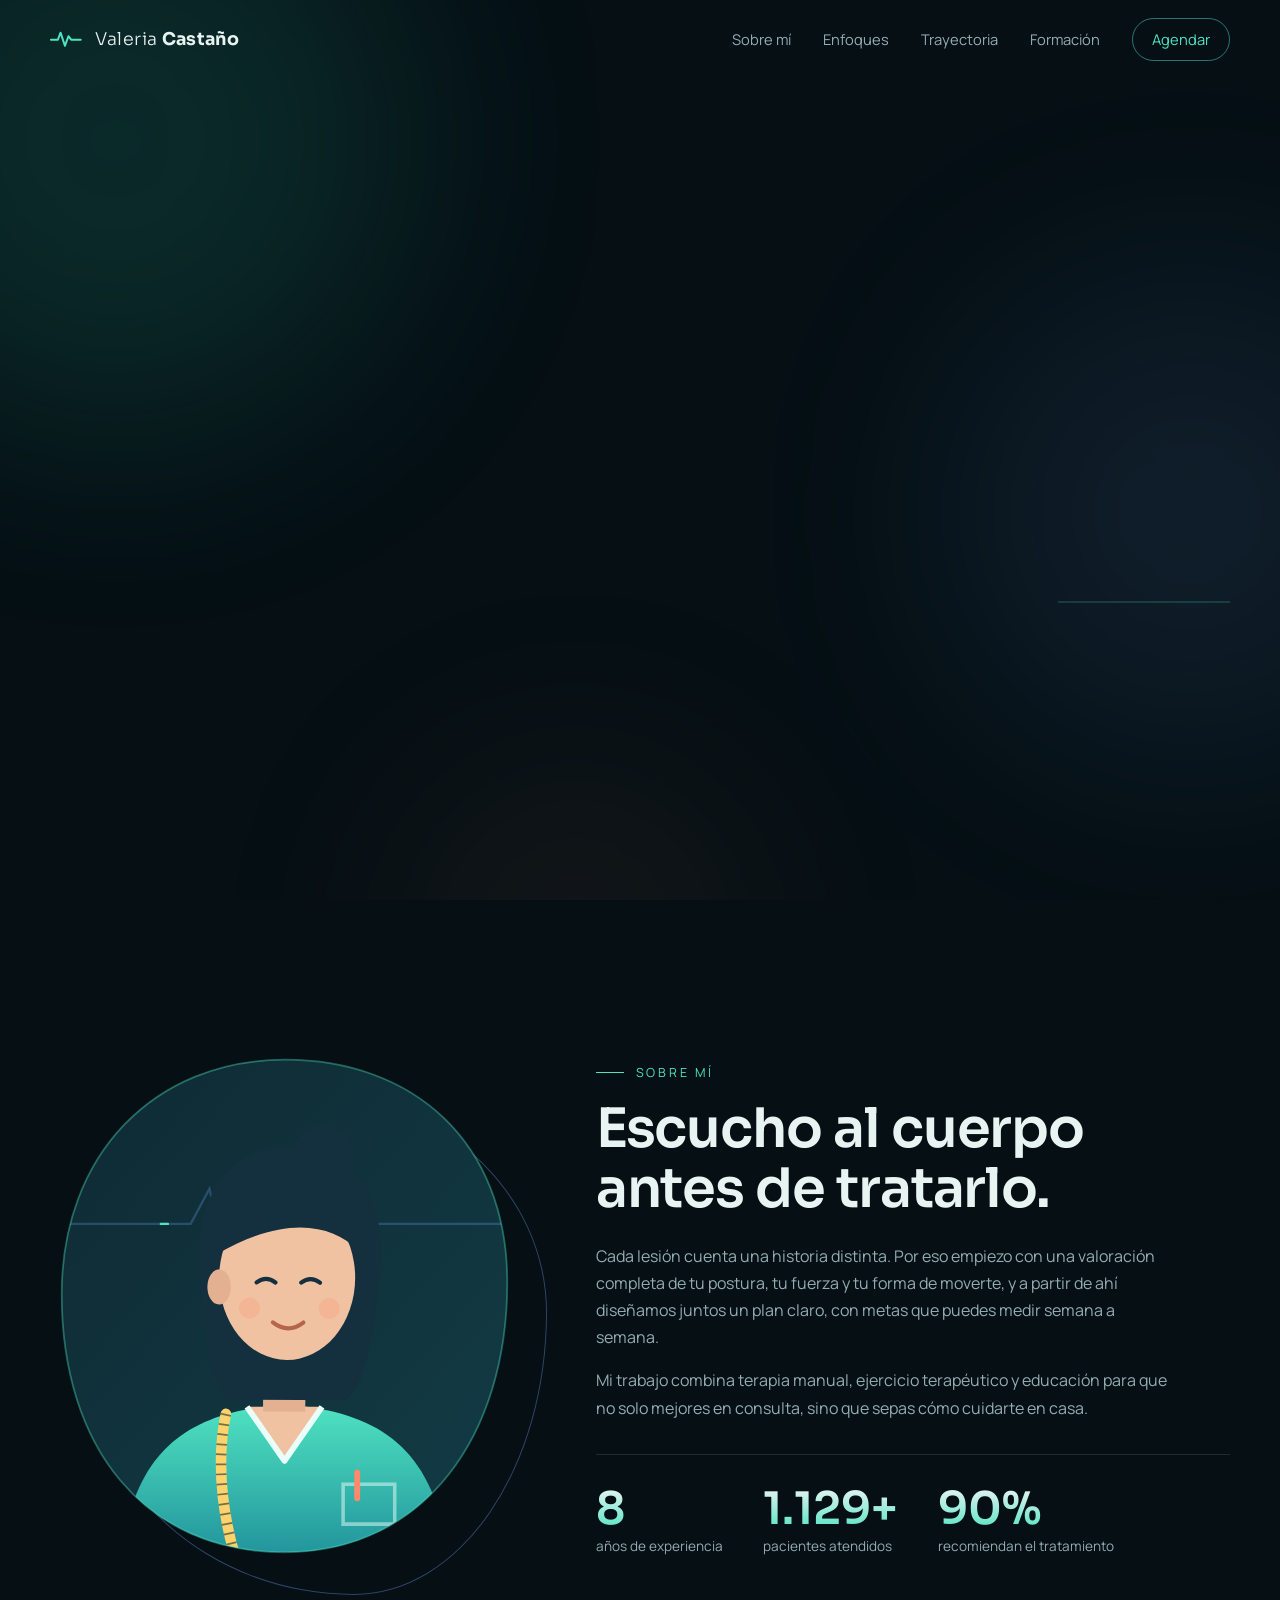
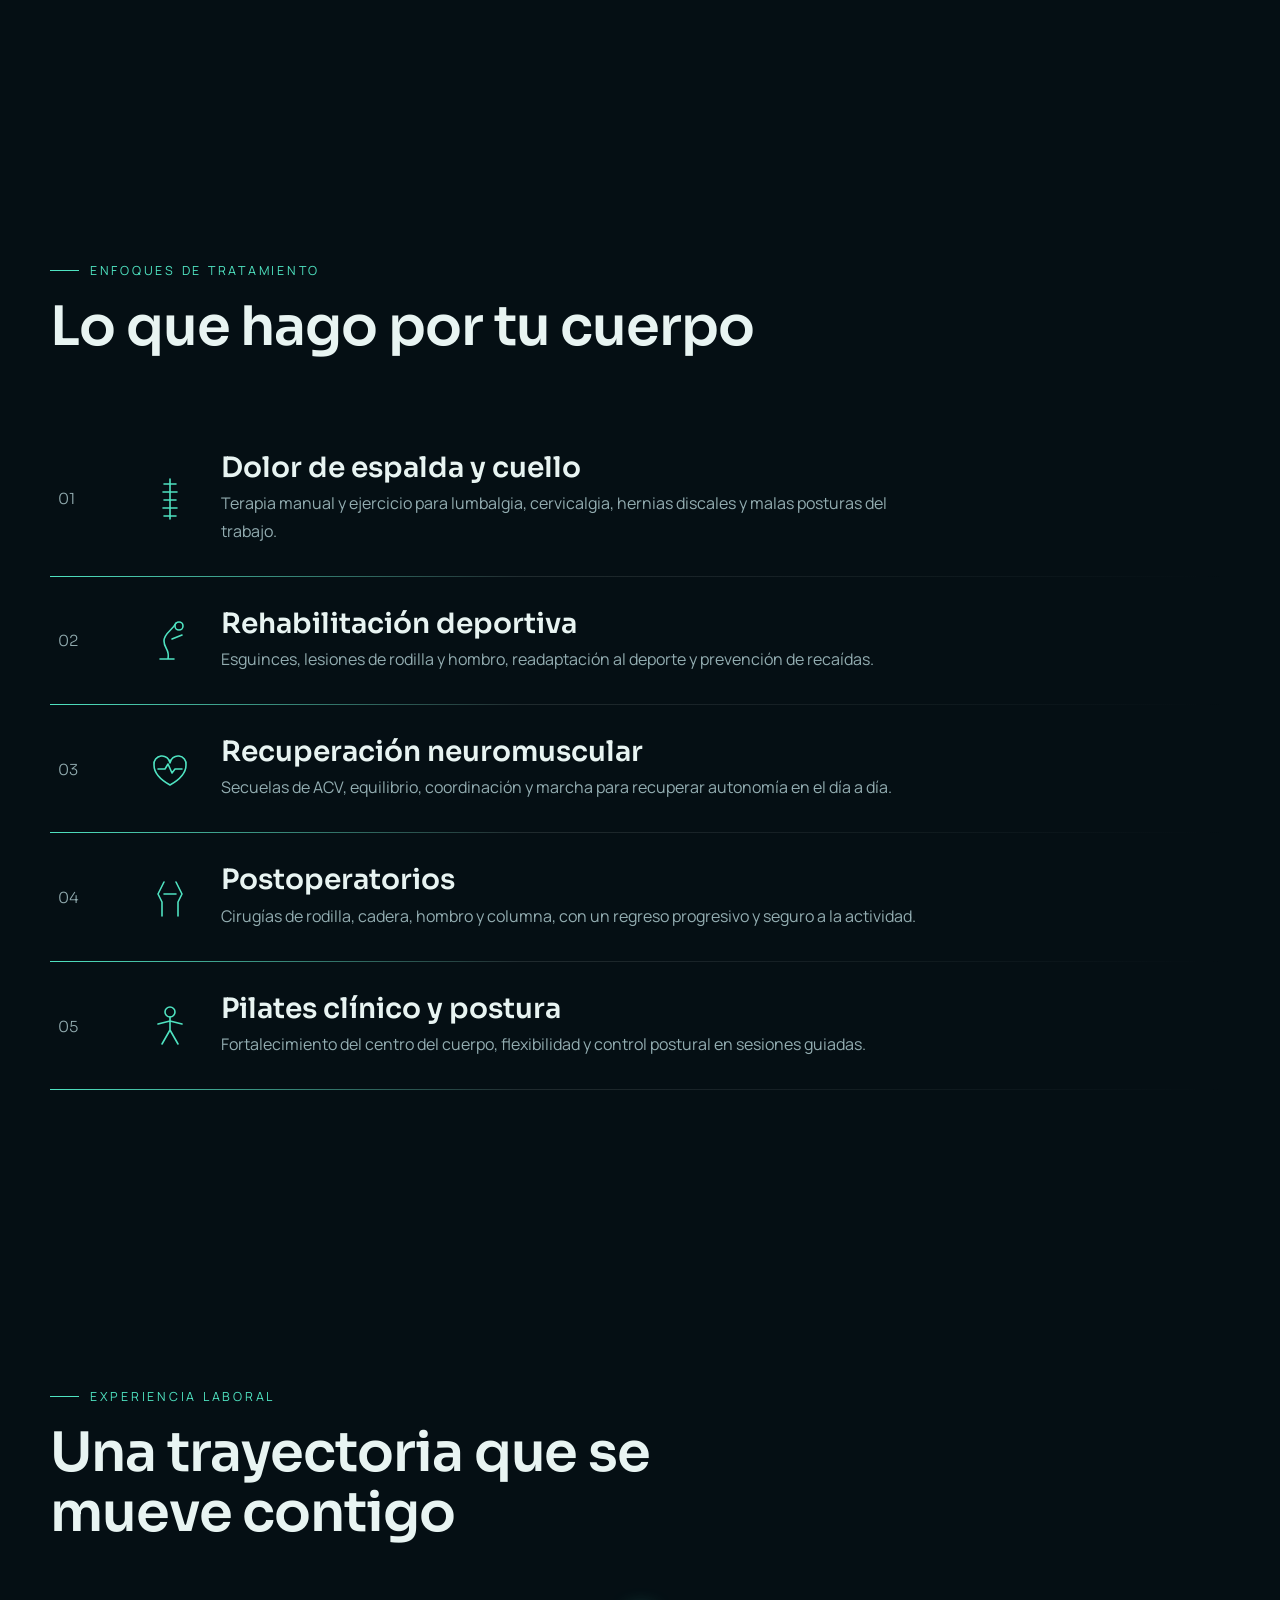
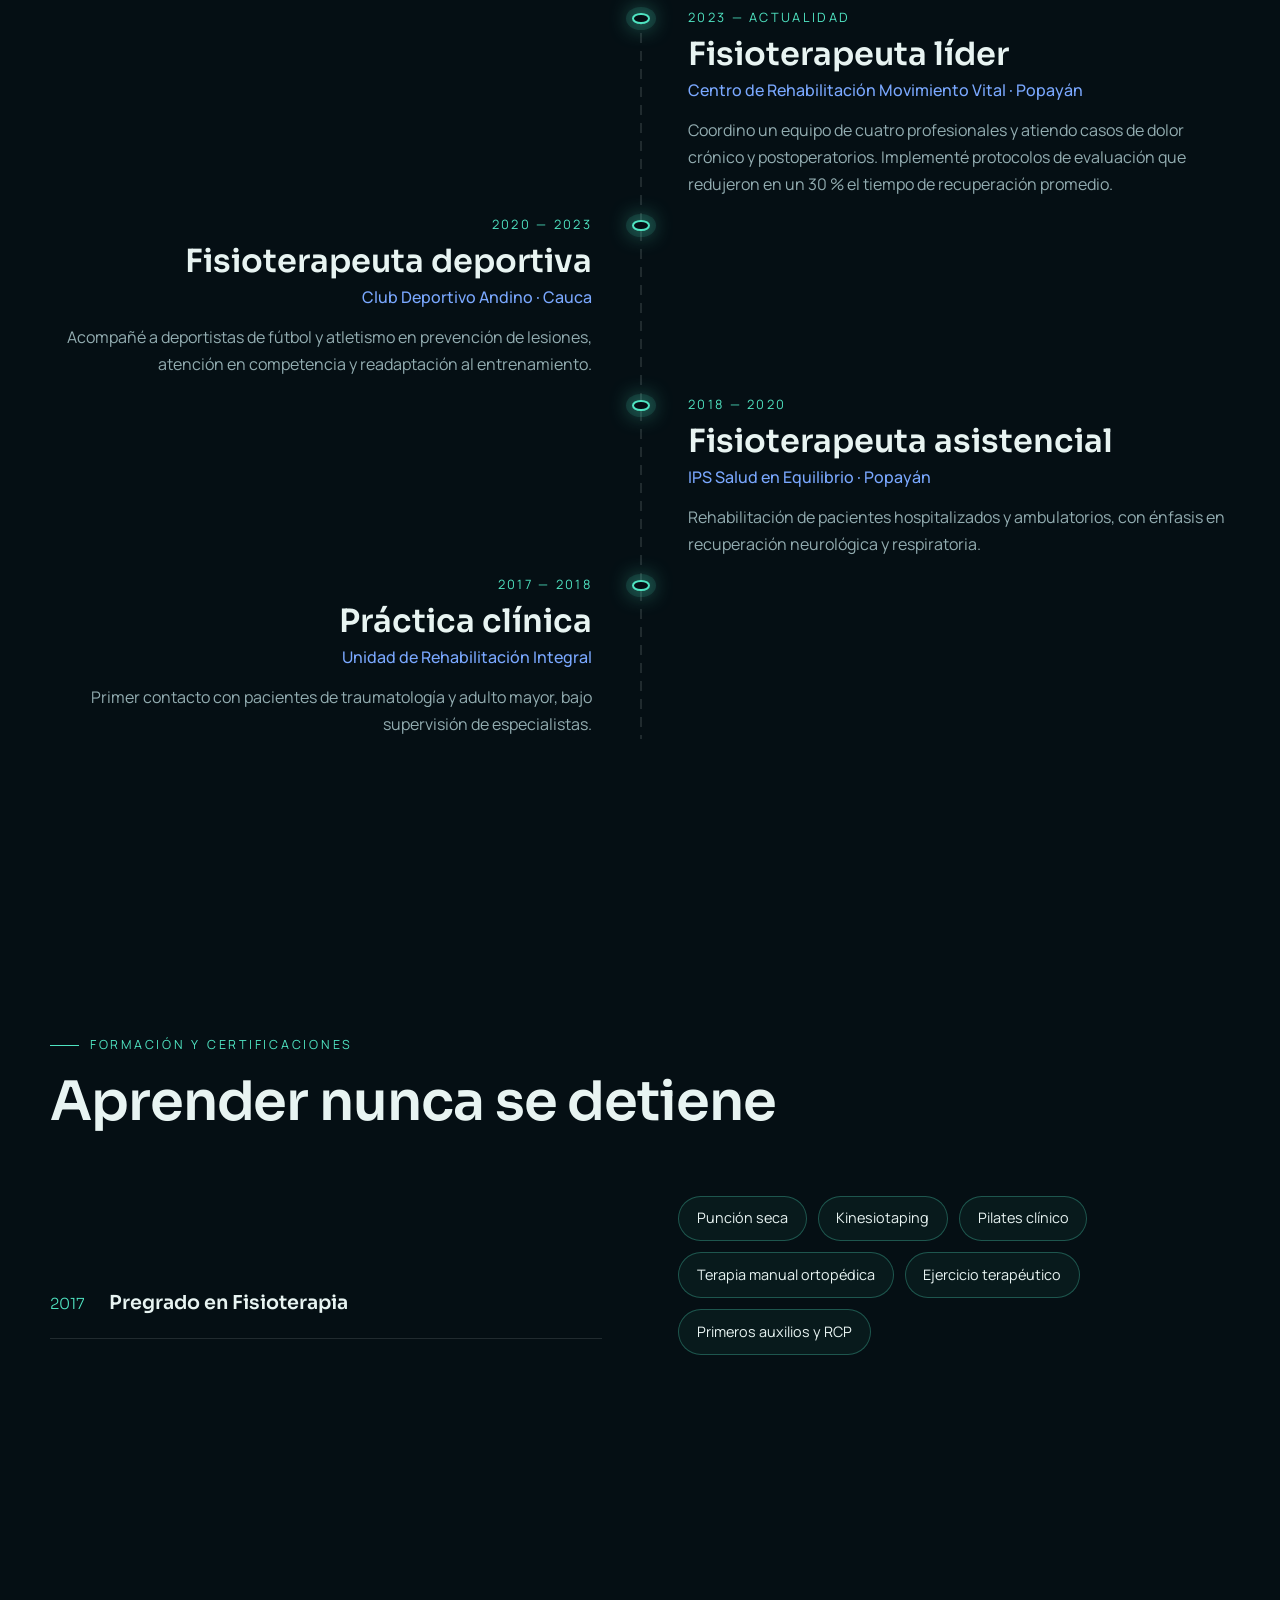
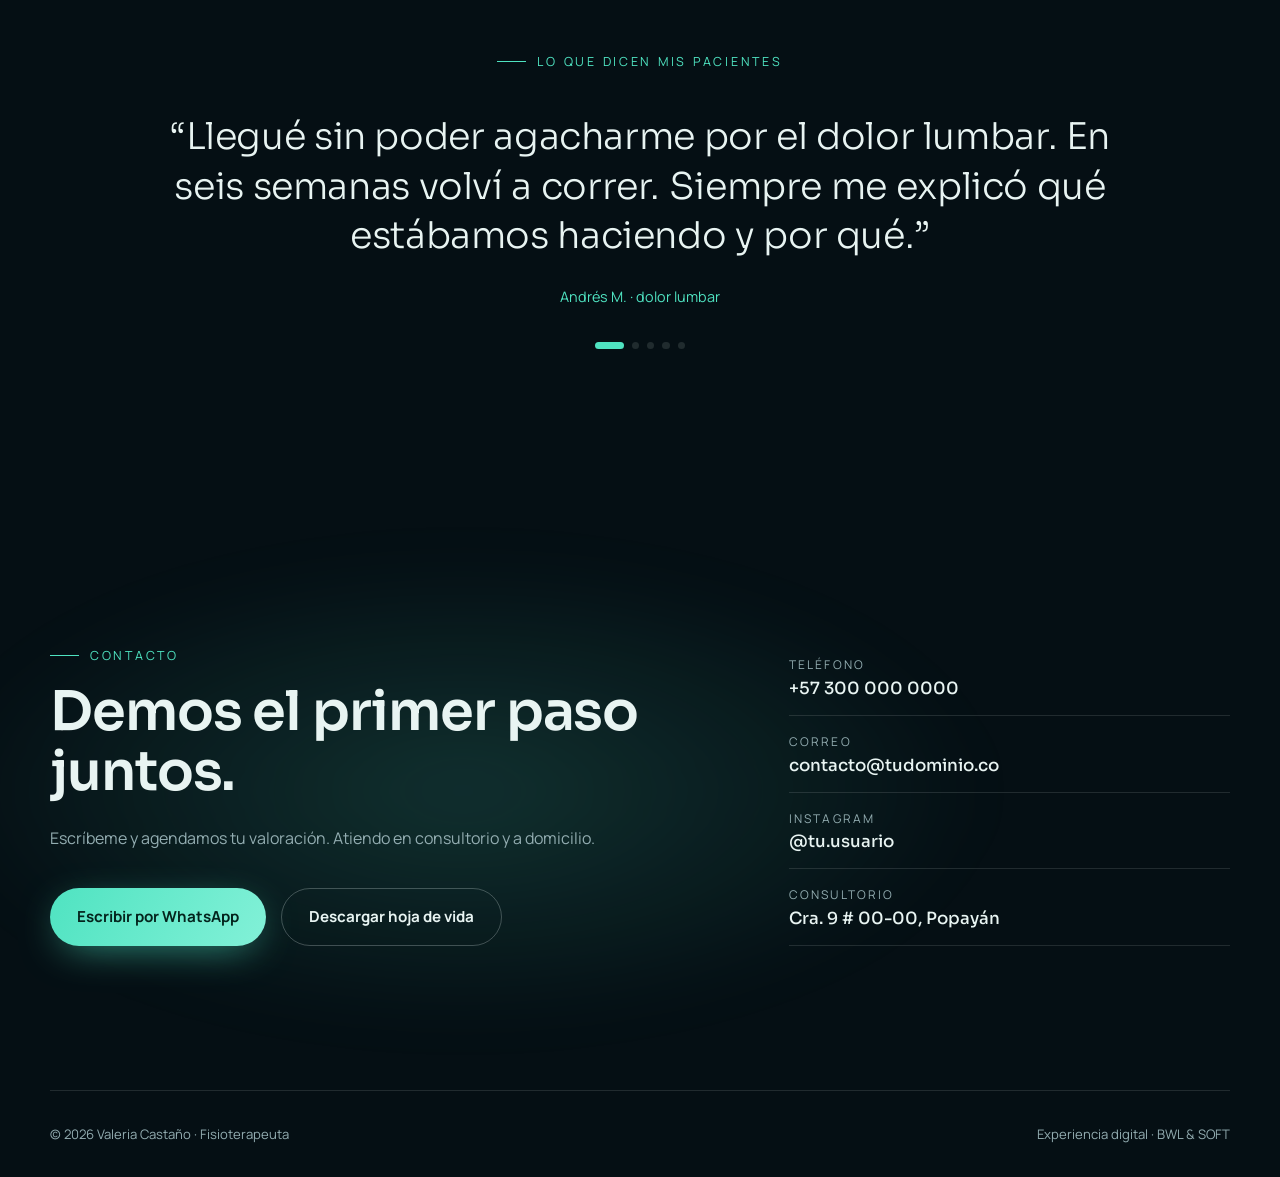
==== commit 5a8dacc3: "feat(web): carrusel deslizable con 5 comentarios de pacientes" ====
--- a/index.html
+++ b/index.html
@@ -234,11 +234,31 @@
       </section>
 
       <!-- Testimonio -->
-      <section class="testimonio">
-        <blockquote class="revelar">
-          <p>“Llegué sin poder agacharme por el dolor lumbar. En seis semanas volví a correr. Siempre me explicó qué estábamos haciendo y por qué.”</p>
-          <footer>Andrés M. · paciente de rehabilitación</footer>
-        </blockquote>
+      <section class="testimonio" aria-label="Comentarios de pacientes">
+        <p class="etiqueta revelar">Lo que dicen mis pacientes</p>
+        <div class="carrusel revelar" data-carrusel tabindex="0" aria-label="Desliza para ver más comentarios">
+          <blockquote>
+            <p>“Llegué sin poder agacharme por el dolor lumbar. En seis semanas volví a correr. Siempre me explicó qué estábamos haciendo y por qué.”</p>
+            <footer>Andrés M. · dolor lumbar</footer>
+          </blockquote>
+          <blockquote>
+            <p>“Después de la cirugía de rodilla tenía miedo de volver a caminar bien. Hoy subo escaleras sin pensarlo y retomé mis caminatas.”</p>
+            <footer>Gloria P. · postoperatorio de rodilla</footer>
+          </blockquote>
+          <blockquote>
+            <p>“Me esguincé el tobillo antes de un torneo. Con su plan llegué a tiempo y sin recaídas. Ahora hago sus ejercicios de prevención cada semana.”</p>
+            <footer>Santiago R. · futbolista</footer>
+          </blockquote>
+          <blockquote>
+            <p>“Mi papá recuperó el equilibrio tras el ACV. La paciencia y el cariño con que lo trató hicieron toda la diferencia para la familia.”</p>
+            <footer>Carolina V. · familiar de paciente</footer>
+          </blockquote>
+          <blockquote>
+            <p>“Trabajo ocho horas frente al computador y el cuello me tenía mal. Aprendí a corregir mi postura y el dolor desapareció.”</p>
+            <footer>Daniela T. · dolor cervical</footer>
+          </blockquote>
+        </div>
+        <div class="carrusel__puntos" data-puntos aria-hidden="true"></div>
       </section>
 
       <!-- Contacto -->
--- a/style.css
+++ b/style.css
@@ -688,16 +688,72 @@
 }
 
 /* ---------- Testimonio ---------- */
-.testimonio blockquote {
-  margin: 0 auto;
-  max-width: 52rem;
+.testimonio {
   text-align: center;
 }
-.testimonio p {
+/* Carrusel solo con deslizar: scroll-snap nativo en táctil y arrastre con mouse */
+.carrusel {
+  display: flex;
+  gap: 2rem;
+  margin-top: 2.5rem;
+  overflow-x: auto;
+  scroll-snap-type: x mandatory;
+  scrollbar-width: none;
+  overscroll-behavior-x: contain;
+  cursor: grab;
+  -webkit-mask-image: linear-gradient(90deg, transparent, #000 8%, #000 92%, transparent);
+  mask-image: linear-gradient(90deg, transparent, #000 8%, #000 92%, transparent);
+}
+.carrusel::-webkit-scrollbar {
+  display: none;
+}
+.carrusel.arrastrando {
+  cursor: grabbing;
+  scroll-snap-type: none;
+  user-select: none;
+}
+.carrusel blockquote {
+  flex: 0 0 100%;
+  margin: 0;
+  padding-inline: clamp(1rem, 8vw, 7rem);
+  scroll-snap-align: center;
+  opacity: 0.25;
+  filter: blur(4px);
+  transform: scale(0.94);
+  transition:
+    opacity 0.6s var(--curva),
+    filter 0.6s var(--curva),
+    transform 0.6s var(--curva);
+}
+.carrusel blockquote.activo {
+  opacity: 1;
+  filter: none;
+  transform: none;
+}
+.carrusel__puntos {
+  display: flex;
+  justify-content: center;
+  gap: 0.5rem;
+  margin-top: 2rem;
+}
+.carrusel__puntos span {
+  width: 0.45rem;
+  height: 0.45rem;
+  border-radius: 999px;
+  background: var(--linea);
+  transition:
+    width 0.5s var(--curva),
+    background 0.5s;
+}
+.carrusel__puntos span.activo {
+  width: 1.8rem;
+  background: var(--acento);
+}
+.carrusel p {
   font: 300 clamp(1.4rem, 3.4vw, 2.3rem) / 1.35 var(--titulos);
   letter-spacing: -0.01em;
 }
-.testimonio footer {
+.carrusel footer {
   margin-top: 1.5rem;
   color: var(--acento);
   font-size: 0.9rem;
